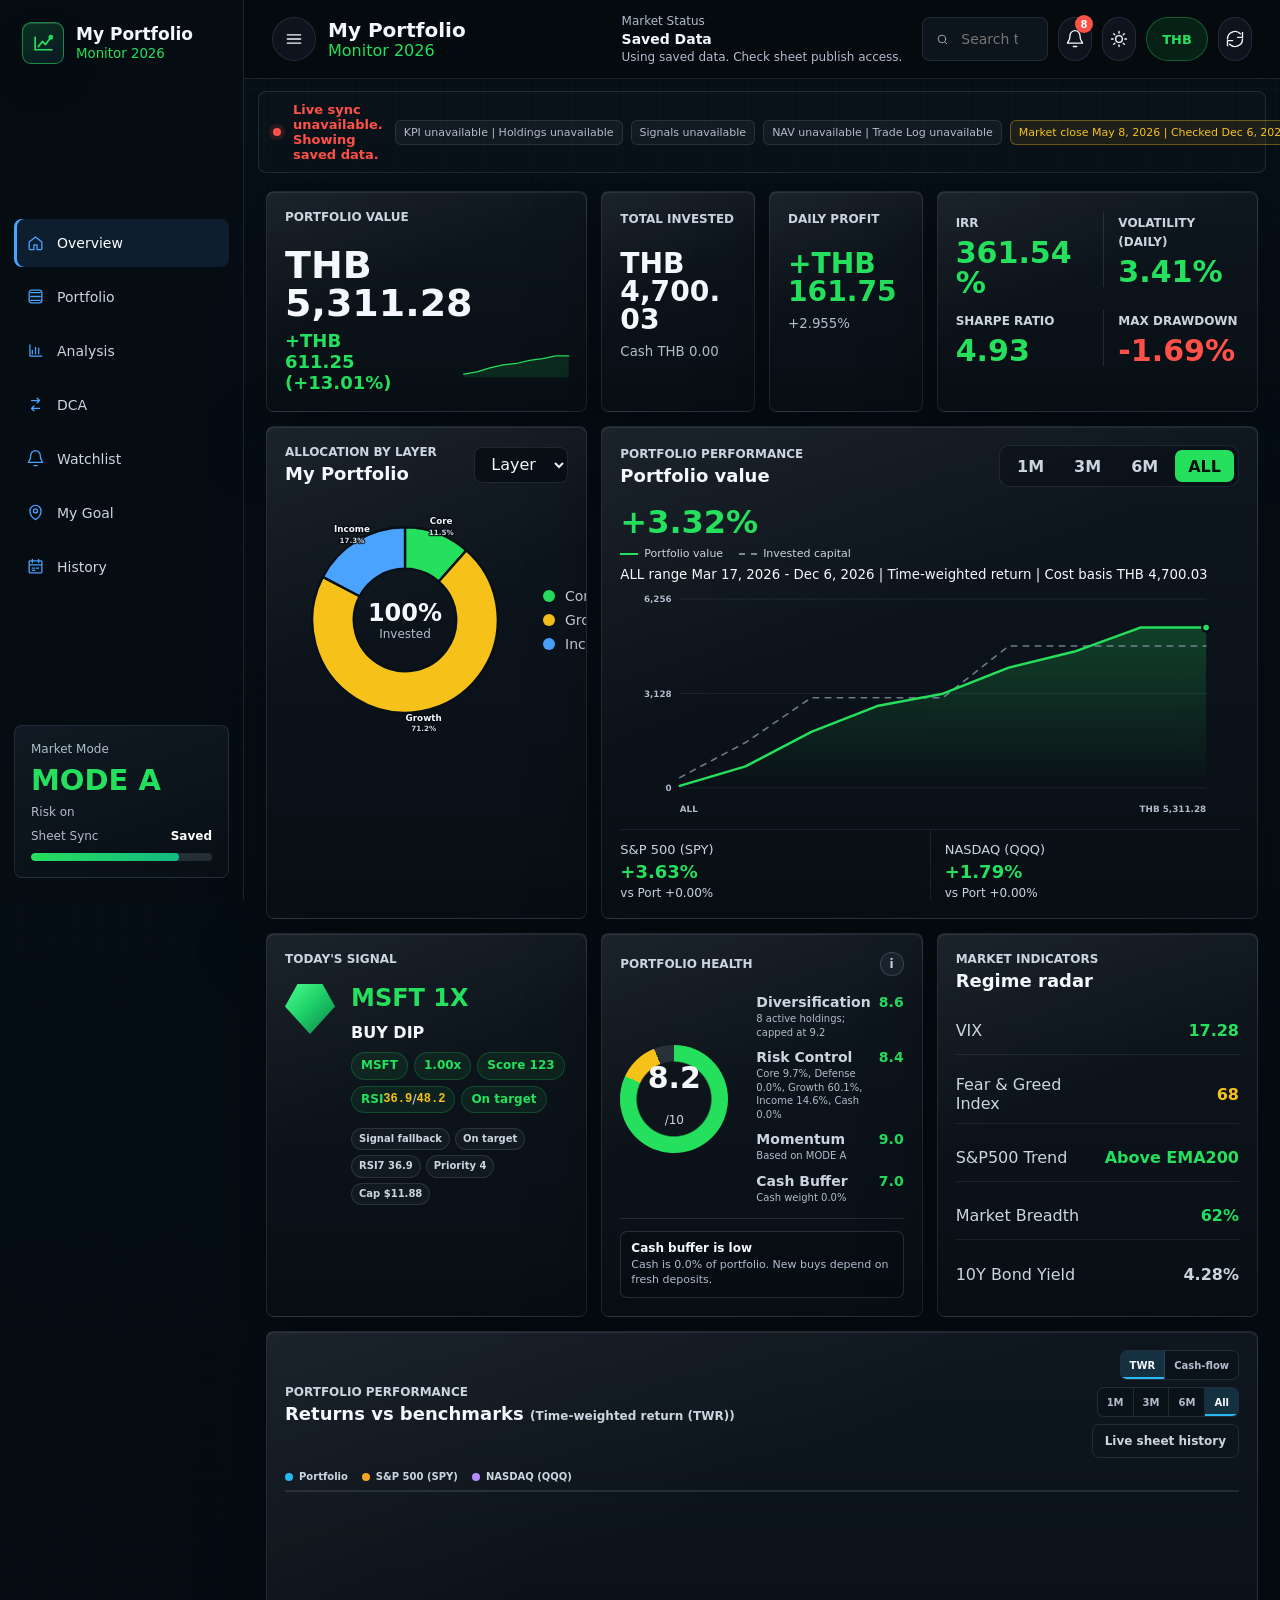
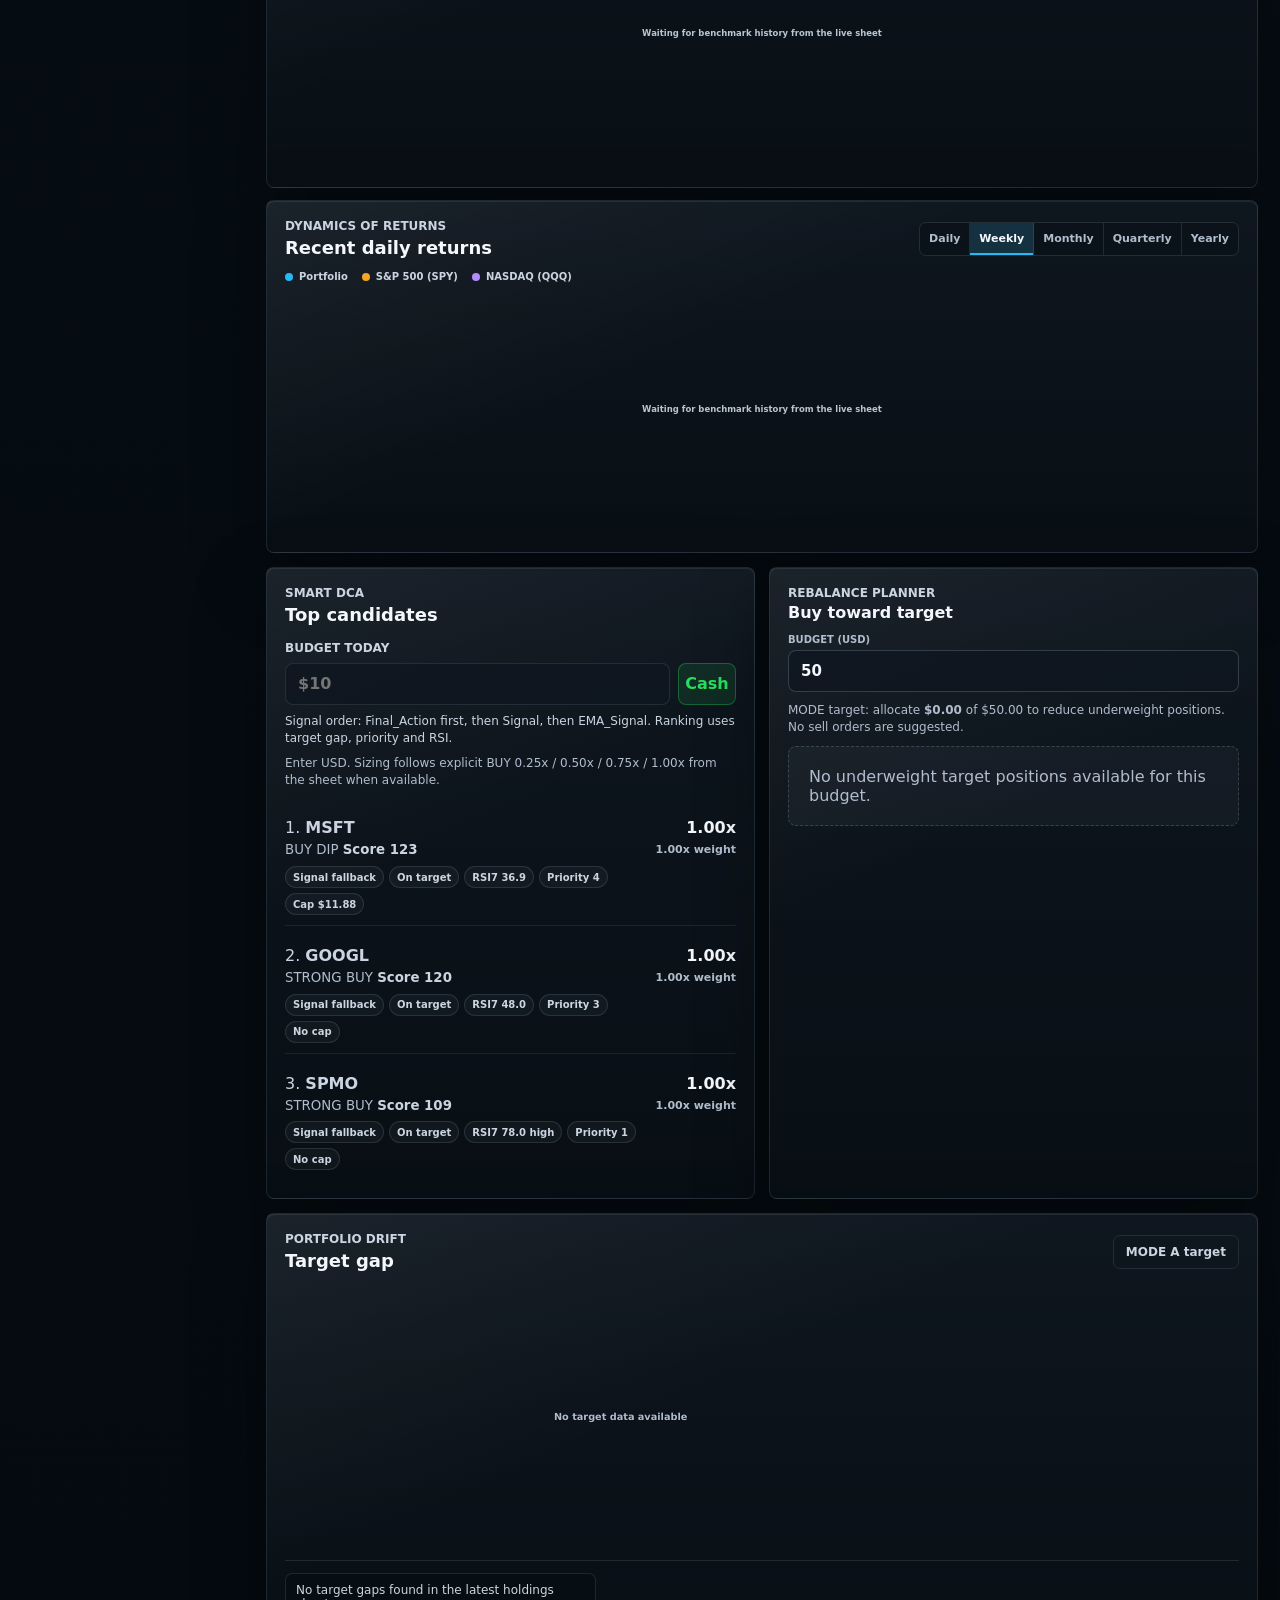
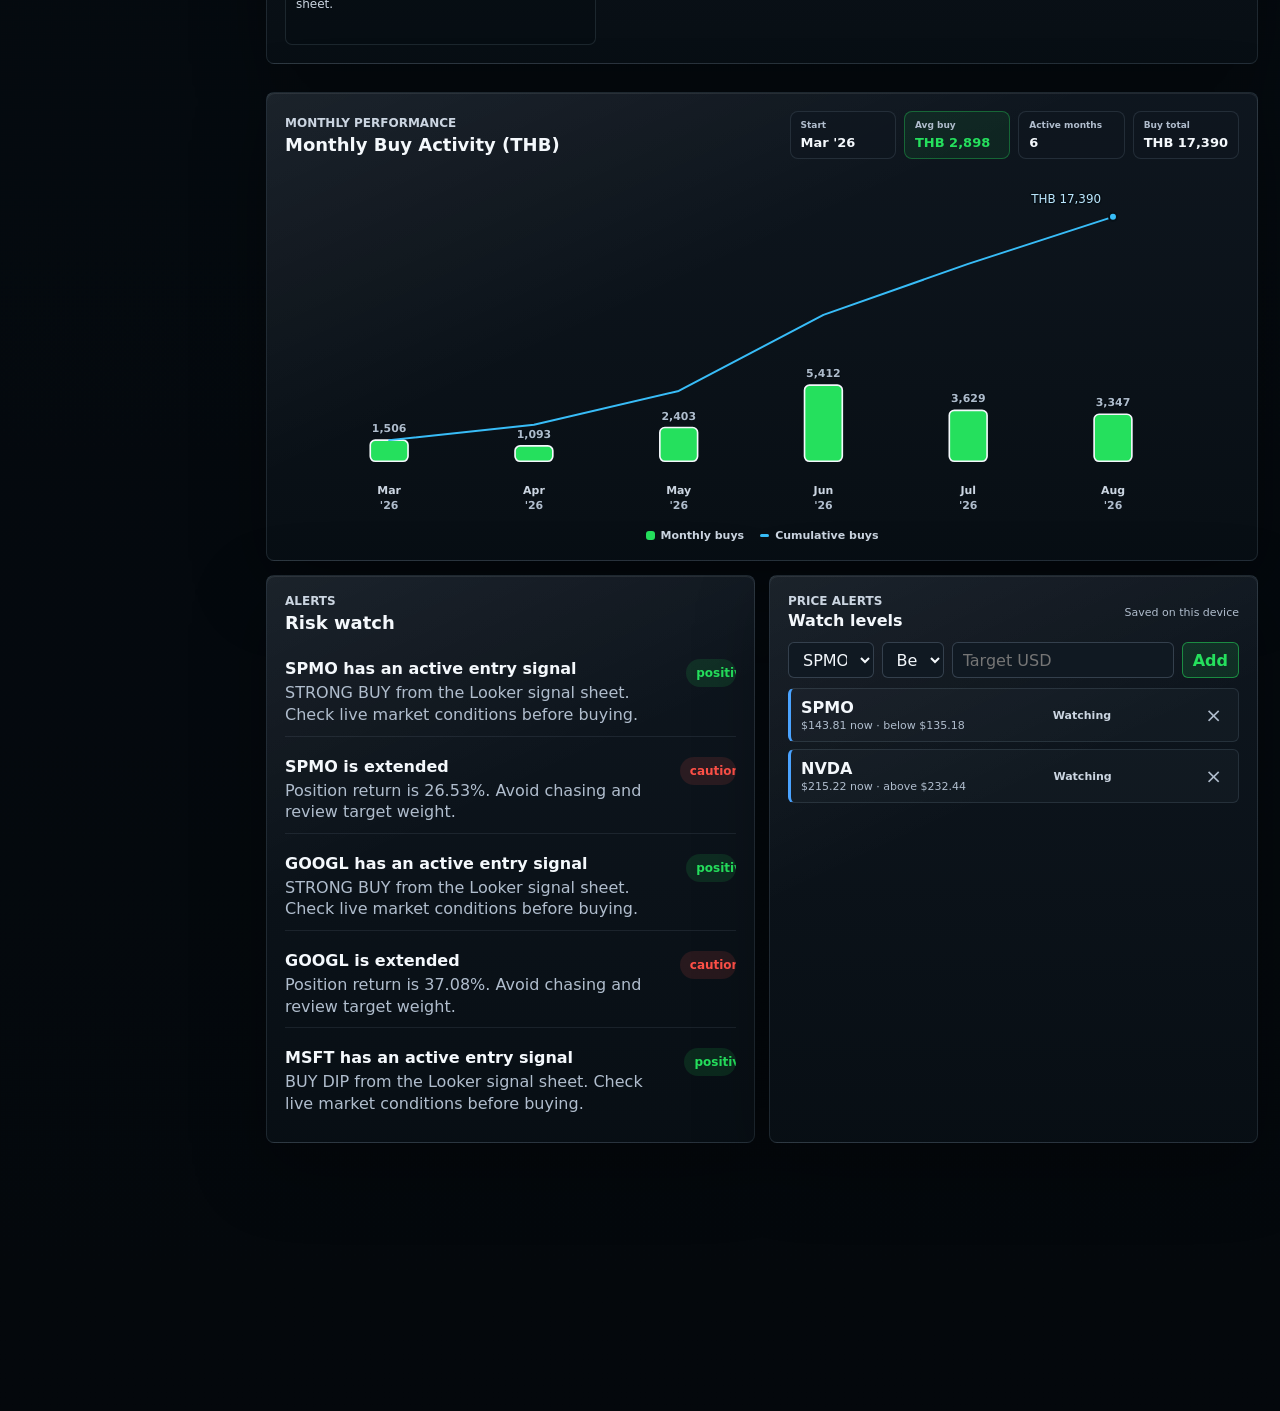
==== index.html @ a860ef85 "Restyle holdings performance treemap" ====
<!doctype html>
<html lang="en">
<head>
  <meta charset="utf-8">
  <meta name="viewport" content="width=device-width, initial-scale=1">
  <meta name="theme-color" content="#071017">
  <title>My Portfolio Monitor 2026</title>
  <link rel="icon" href="./assets/favicon.ico?v=20260702b" sizes="any">
  <link rel="icon" type="image/png" href="./assets/favicon-32.png?v=20260702b" sizes="32x32">
  <link rel="icon" type="image/svg+xml" href="./assets/favicon.svg?v=20260702b">
  <link rel="shortcut icon" href="./assets/favicon.ico?v=20260702b">
  <link rel="apple-touch-icon" href="./assets/apple-touch-icon.png?v=20260702b">
  <link rel="stylesheet" href="./styles.css?v=20260831-portfolio-layout">
</head>
<body data-theme="dark" data-view="overview">
  <div class="app-shell">
    <aside class="sidebar" aria-label="Main navigation">
      <div class="brand-lockup">
        <span class="brand-mark" aria-hidden="true">
          <svg viewBox="0 0 24 24"><path d="M4 18V6m0 12h16M7 15l4-5 3 3 5-7"/><circle cx="19" cy="6" r="1.5"/></svg>
        </span>
        <span>
          <strong>My Portfolio</strong>
          <small>Monitor 2026</small>
        </span>
      </div>

      <nav class="rail-nav">
        <button class="rail-item active" data-jump="overview" type="button">
          <svg viewBox="0 0 24 24"><path d="M4 11.5 12 5l8 6.5V20a1 1 0 0 1-1 1h-5v-6h-4v6H5a1 1 0 0 1-1-1z"/></svg>
          <span>Overview</span>
        </button>
        <button class="rail-item" data-jump="portfolio" type="button">
          <svg viewBox="0 0 24 24"><path d="M6 7h12M6 12h12M6 17h12"/><rect x="4" y="4" width="16" height="16" rx="3"/></svg>
          <span>Portfolio</span>
        </button>
        <button class="rail-item" data-jump="analysis" type="button">
          <svg viewBox="0 0 24 24"><path d="M5 19V5m0 14h15M8 16v-4m4 4V8m4 8v-7"/></svg>
          <span>Analysis</span>
        </button>
        <button class="rail-item" data-jump="dca" type="button">
          <svg viewBox="0 0 24 24"><path d="M7 7h10l-3-3m3 3-3 3"/><path d="M17 17H7l3 3m-3-3 3-3"/></svg>
          <span>DCA</span>
        </button>
        <button class="rail-item" data-page="watchlist" type="button">
          <svg viewBox="0 0 24 24"><path d="M18 8a6 6 0 0 0-12 0c0 7-3 7-3 9h18c0-2-3-2-3-9"/><path d="M10 21h4"/></svg>
          <span>Watchlist</span>
        </button>
        <button class="rail-item" data-page="goal" type="button">
          <svg viewBox="0 0 24 24"><path d="M12 21s7-4.2 7-11a7 7 0 0 0-14 0c0 6.8 7 11 7 11z"/><circle cx="12" cy="10" r="2.5"/></svg>
          <span>My Goal</span>
        </button>
        <button class="rail-item" data-page="history" type="button"><svg viewBox="0 0 24 24"><path d="M8 3v4M16 3v4M4 10h16M5 5h14a1 1 0 0 1 1 1v13a1 1 0 0 1-1 1H5a1 1 0 0 1-1-1V6a1 1 0 0 1 1-1z"/><path d="M8 14h3m2 0h3M8 17h3"/></svg><span>History</span></button>
      </nav>

      <section class="mode-card">
        <span>Market Mode</span>
        <strong id="sideMode">MODE A</strong>
        <small id="sideModeHint">Risk on</small>
        <div class="confidence">
          <span>Sheet Sync</span>
          <b id="sideSync">Live</b>
        </div>
        <div class="meter"><i id="syncMeter"></i></div>
      </section>
    </aside>

    <main class="main">
      <header class="topbar" id="overview">
        <div class="mobile-brand">
          <button class="icon-button" id="menuButton" type="button" aria-label="Open navigation" title="Navigation">
            <svg viewBox="0 0 24 24"><path d="M4 7h16M4 12h16M4 17h16"/></svg>
          </button>
          <div>
            <h1>My Portfolio</h1>
            <p>Monitor 2026</p>
          </div>
        </div>

        <div class="market-status">
          <span>Market Status</span>
          <strong id="marketOpenLabel"><i></i> Sheet Live</strong>
          <small id="updatedAt">Loading Google Sheet</small>
        </div>

        <div class="top-actions">
          <label class="search-box" aria-label="Search ticker">
            <svg viewBox="0 0 24 24"><circle cx="11" cy="11" r="7"/><path d="m20 20-3.5-3.5"/></svg>
            <input id="holdingSearch" type="search" placeholder="Search ticker...">
          </label>
          <button class="icon-button alert-dot" id="notificationButton" type="button" aria-label="Open portfolio alerts" title="Portfolio alerts" data-count="0">
            <svg viewBox="0 0 24 24"><path d="M18 8a6 6 0 0 0-12 0c0 7-3 7-3 9h18c0-2-3-2-3-9"/><path d="M10 21h4"/></svg>
          </button>
          <button class="icon-button" id="themeToggle" type="button" aria-label="Toggle light or dark theme" title="Toggle theme">
            <svg viewBox="0 0 24 24"><path d="M12 3v2m0 14v2M5.64 5.64l1.41 1.41m9.9 9.9 1.41 1.41M3 12h2m14 0h2M5.64 18.36l1.41-1.41m9.9-9.9 1.41-1.41"/><circle cx="12" cy="12" r="4"/></svg>
          </button>
          <button class="currency-toggle" id="currencyToggle" type="button" aria-label="Toggle THB or USD currency" title="Toggle currency">THB</button>
          <button class="icon-button" id="refreshButton" type="button" aria-label="Refresh portfolio and signal data" title="Refresh now (auto every 60 seconds)">
            <svg viewBox="0 0 24 24"><path d="M21 12a9 9 0 0 1-15.4 6.4M3 12A9 9 0 0 1 18.4 5.6"/><path d="M21 4v6h-6M3 20v-6h6"/></svg>
          </button>
        </div>
      </header>

      <section class="sync-banner" id="syncBanner" aria-live="polite">
        <span id="syncStatusText">Connecting to Google Sheet...</span>
        <div class="sync-details">
          <span id="portfolioSyncMeta">Portfolio loading</span>
          <span id="signalSyncMeta">Signals loading</span>
          <span id="navSyncMeta">NAV loading</span>
          <span id="freshnessMeta">Freshness checking</span>
          <span id="syncIntegrityMeta">Cross-check pending</span>
          <button id="syncRetryButton" type="button" hidden>Retry sync</button>
        </div>
      </section>

      <section class="content">
        <section class="hero-grid">
          <article class="card hero-card">
            <div class="card-label">Portfolio Value</div>
            <strong id="portfolioValue">THB 0.00</strong>
            <span class="positive" id="profitLabel">+THB 0.00 (0.00%)</span>
            <svg class="sparkline" viewBox="0 0 260 60" data-spark="nav" aria-hidden="true"></svg>
          </article>
          <article class="card stat-card">
            <span>Total Invested</span>
            <strong id="investedValue">THB 0.00</strong>
            <small id="cashValue">Cash THB 0.00</small>
          </article>
          <article class="card stat-card">
            <span>Daily Profit</span>
            <strong id="dailyProfitLabel">THB 0.00</strong>
            <small id="dailyChangeLabel">0.00%</small>
          </article>
          <article class="card risk-card">
            <div>
              <span>IRR</span>
              <strong id="irrLabel">0.00%</strong>
            </div>
            <div>
              <span>Volatility (Daily)</span>
              <strong id="volatilityLabel">0.00%</strong>
            </div>
            <div>
              <span>Sharpe Ratio</span>
              <strong id="sharpeLabel">0.00</strong>
            </div>
            <div>
              <span>Max Drawdown</span>
              <strong id="drawdownLabel" class="negative">0.00%</strong>
            </div>
          </article>
        </section>

        <section class="mobile-summary" id="mobileSummary" aria-label="Portfolio quick summary"></section>

        <section class="dashboard-grid" id="analysis">
          <article class="card allocation-card">
            <div class="section-head">
              <div>
                <span class="eyebrow">Allocation by layer</span>
                <h2>My Portfolio</h2>
              </div>
              <select id="allocationView" aria-label="Allocation view">
                <option value="sector">Layer</option>
                <option value="asset">Ticker</option>
              </select>
            </div>
            <div class="allocation-body">
              <div class="donut-wrap">
                <svg id="allocationChart" viewBox="0 0 300 300" aria-label="Allocation chart"></svg>
                <div class="donut-center"><strong>100%</strong><span>Invested</span></div>
              </div>
              <div id="allocationLegend" class="legend-list"></div>
            </div>
          </article>

          <article class="card performance-card">
            <div class="section-head">
              <div>
                <span class="eyebrow">Portfolio performance</span>
                <h2>Portfolio value</h2>
              </div>
              <div class="period-tabs" aria-label="Period">
                <button data-period="1M" type="button">1M</button>
                <button data-period="3M" type="button">3M</button>
                <button data-period="6M" type="button">6M</button>
                <button class="active" data-period="ALL" type="button">ALL</button>
              </div>
            </div>
            <strong class="performance-number" id="performanceNumber">0.00%</strong>
            <div class="performance-legend" aria-label="Portfolio chart legend">
              <span><i class="value"></i>Portfolio value</span>
              <span><i class="invested"></i><span id="performanceInvestedLabel">Invested capital</span></span>
            </div>
            <small class="performance-range" id="performanceRangeLabel">Loading performance range...</small>
            <svg id="navChart" class="line-chart" viewBox="0 0 740 300" role="img" aria-label="Portfolio value history chart"></svg>
            <div class="benchmark-strip" aria-label="Benchmark returns since 17 March 2026">
              <div>
                <span id="spyBenchmarkLabel">S&amp;P 500 (SPY)</span>
                <strong id="spyBenchmark">+0.00%</strong>
                <small id="spyBenchmarkDelta">vs Port +0.00%</small>
              </div>
              <div>
                <span id="qqqBenchmarkLabel">NASDAQ (QQQ)</span>
                <strong id="qqqBenchmark">+0.00%</strong>
                <small id="qqqBenchmarkDelta">vs Port +0.00%</small>
              </div>
            </div>
          </article>

          <article class="card signal-card">
            <span class="eyebrow">Today's signal</span>
            <div class="signal-main">
              <span class="gem" aria-hidden="true"></span>
              <div>
                <strong id="todaySignal">Strong Buy</strong>
                <p id="todaySignalText">Reading Google Sheet signal board.</p>
              </div>
            </div>
          </article>

          <article class="card health-card">
            <div class="health-head">
              <span class="eyebrow">Portfolio health</span>
              <details class="health-method">
                <summary aria-label="How Portfolio Health scores are calculated" title="How scores are calculated">i</summary>
                <div class="health-method-panel">
                  <strong>Score guide</strong>
                  <p class="health-method-intro">Overall score = the equal-weight average of the four checks below.</p>
                  <p><b>Diversification</b> rewards more active holdings, capped at 9.2.</p>
                  <p><b>Risk Control</b> checks Core, Defense, Growth, Income and cash balance.</p>
                  <p><b>Momentum</b> follows the current Market Mode.</p>
                  <p><b>Cash Buffer</b> increases with available cash weight.</p>
                  <small id="healthAsOf">Based on the latest synced portfolio.</small>
                </div>
              </details>
            </div>
            <div class="health-layout">
              <div class="health-ring"><strong id="healthScore">8.6</strong><span>/10</span></div>
              <div id="healthMetrics" class="health-metrics"></div>
            </div>
            <div id="healthActions" class="health-actions" aria-live="polite"></div>
          </article>

          <article class="card indicators-card">
            <div class="section-head">
              <div>
                <span class="eyebrow">Market indicators</span>
                <h2>Regime radar</h2>
              </div>
            </div>
            <div id="signalsList" class="indicator-list"></div>
          </article>

          <article class="card benchmark-card" id="benchmark">
            <div class="section-head">
              <div>
                <span class="eyebrow">Portfolio performance</span>
                <h2 id="benchmarkTitle">Returns vs benchmarks <span class="benchmark-method">(Time-weighted return (TWR))</span></h2>
              </div>
              <div class="benchmark-controls">
                <div class="benchmark-mode-tabs" role="tablist" aria-label="Benchmark comparison method">
                  <button class="active" type="button" data-benchmark-mode="twr" aria-pressed="true">TWR</button>
                  <button type="button" data-benchmark-mode="cashflow" aria-pressed="false">Cash-flow</button>
                </div>
                <div class="benchmark-mode-tabs benchmark-range-tabs" role="tablist" aria-label="Benchmark date range">
                  <button type="button" data-benchmark-range="1M" aria-pressed="false">1M</button>
                  <button type="button" data-benchmark-range="3M" aria-pressed="false">3M</button>
                  <button type="button" data-benchmark-range="6M" aria-pressed="false">6M</button>
                  <button class="active" type="button" data-benchmark-range="ALL" aria-pressed="true">All</button>
                </div>
                <span id="benchmarkRangeLabel" class="drift-mode">Live sheet history</span>
              </div>
            </div>
            <div class="benchmark-legend" aria-label="Benchmark chart legend"><span><i class="portfolio"></i>Portfolio</span><button class="benchmark-toggle active" type="button" data-benchmark-toggle="spy" aria-pressed="true"><i class="spy"></i>S&amp;P 500 (SPY)</button><button class="benchmark-toggle active" type="button" data-benchmark-toggle="qqq" aria-pressed="true"><i class="qqq"></i>NASDAQ (QQQ)</button></div>
            <div id="cashflowComparisonSummary" class="cashflow-comparison-summary" hidden aria-live="polite"></div>
            <svg id="benchmarkPerformanceChart" class="benchmark-chart" viewBox="0 0 900 252" role="img" aria-label="Portfolio cumulative return compared with S and P 500 and NASDAQ"></svg>
          </article>

          <article class="card benchmark-card benchmark-returns-card">
            <div class="section-head">
              <div>
                <span class="eyebrow">Dynamics of returns</span>
                <h2>Recent daily returns</h2>
              </div>
              <div class="benchmark-return-tabs" role="tablist" aria-label="Return interval">
                <button type="button" data-benchmark-period="daily" aria-pressed="false">Daily</button>
                <button class="active" type="button" data-benchmark-period="weekly" aria-pressed="true">Weekly</button>
                <button type="button" data-benchmark-period="monthly" aria-pressed="false">Monthly</button>
                <button type="button" data-benchmark-period="quarterly" aria-pressed="false">Quarterly</button>
                <button type="button" data-benchmark-period="yearly" aria-pressed="false">Yearly</button>
              </div>
            </div>
            <div class="benchmark-legend" aria-label="Daily returns chart legend"><span><i class="portfolio"></i>Portfolio</span><button class="benchmark-toggle active" type="button" data-benchmark-toggle="spy" aria-pressed="true"><i class="spy"></i>S&amp;P 500 (SPY)</button><button class="benchmark-toggle active" type="button" data-benchmark-toggle="qqq" aria-pressed="true"><i class="qqq"></i>NASDAQ (QQQ)</button></div>
            <svg id="benchmarkReturnsChart" class="benchmark-chart benchmark-returns-chart" viewBox="0 0 900 230" role="img" aria-label="Daily portfolio, S and P 500, and NASDAQ returns"></svg>
          </article>

          <article class="card dca-card" id="dca">
            <div class="section-head">
              <div>
                <span class="eyebrow">Smart DCA</span>
                <h2>Top candidates</h2>
              </div>
            </div>
            <div class="dca-simulator">
              <label for="dcaBudgetInput">Budget today</label>
              <div class="dca-input-row">
                <input id="dcaBudgetInput" type="text" inputmode="decimal" placeholder="$10">
                <button id="useCashButton" type="button">Cash</button>
              </div>
              <p id="dcaBudgetSummary">Enter budget to simulate sizing.</p>
            </div>
            <div id="smartDcaList" class="mini-list"></div>
          </article>

          <article class="card rebalance-card">
            <section class="rebalance-planner" aria-labelledby="rebalanceTitle">
              <div class="rebalance-heading">
                <div>
                  <span class="eyebrow">Rebalance planner</span>
                  <h3 id="rebalanceTitle">Buy toward target</h3>
                </div>
                <label>Budget (USD)<input id="rebalanceBudgetInput" type="number" min="0" step="5" value="50"></label>
              </div>
              <p id="rebalanceSummary">Uses current weights and active MODE target. It never suggests selling.</p>
              <div id="rebalanceList" class="rebalance-list"></div>
            </section>
          </article>          <article class="card drift-card">
            <div class="section-head">
              <div>
                <span class="eyebrow">Portfolio drift</span>
                <h2>Target gap</h2>
              </div>
              <span id="driftModeLabel" class="drift-mode">MODE target</span>
            </div>
            <svg id="driftChart" class="drift-chart" viewBox="0 0 1080 300" role="img" aria-label="Portfolio target drift chart"></svg>
            <div id="driftSummary" class="drift-summary" aria-live="polite"></div>
          </article>
          <section class="card holdings-card" id="portfolio">
          <div class="section-head holdings-head">
            <div>
              <span class="eyebrow">Portfolio holdings</span>
              <h2>Portfolio holdings</h2>
            </div>
            <div class="filter-tabs" id="assetTabs" role="tablist" aria-label="Filter holdings by allocation layer">
              <button class="active" data-filter="All" type="button" role="tab" aria-selected="true">All</button>
              <button data-filter="Core" type="button" role="tab" aria-selected="false">Core</button>
              <button data-filter="Defense" type="button" role="tab" aria-selected="false">Defense</button>
              <button data-filter="Growth" type="button" role="tab" aria-selected="false">Growth</button>
              <button data-filter="Income" type="button" role="tab" aria-selected="false">Income</button>
            </div>
          </div>
                    <article class="holdings-performance-panel" aria-labelledby="holdingsPerformanceTitle">
            <div class="holdings-performance-toolbar">
              <div>
                <span class="eyebrow">Holdings performance</span>
                <h3 id="holdingsPerformanceTitle">Holdings performance</h3>
              </div>
              <div class="holdings-performance-actions">
                <div class="holdings-period-tabs" role="tablist" aria-label="Holdings performance period">
                  <button data-holdings-period="1d" type="button" aria-pressed="false">1d</button>
                  <button data-holdings-period="7d" type="button" aria-pressed="false">7d</button>
                  <button data-holdings-period="1m" type="button" aria-pressed="false">1m</button>
                  <button data-holdings-period="3m" type="button" aria-pressed="false">3m</button>
                  <button data-holdings-period="6m" type="button" aria-pressed="false">6m</button>
                  <button data-holdings-period="YTD" type="button" aria-pressed="false">YTD</button>
                  <button data-holdings-period="1y" type="button" aria-pressed="false">1y</button>
                  <button data-holdings-period="5y" type="button" aria-pressed="false">5y</button>
                  <button class="active" data-holdings-period="all" type="button" aria-pressed="true">all</button>
                </div>
                <span class="holdings-size-label">Size: Current value</span>
              </div>
            </div>
            <div id="holdingsPerformanceScale" class="holdings-performance-scale" aria-hidden="true"></div>
            <div id="holdingsTreemap" class="holdings-treemap" role="img" aria-label="Holdings sized by current value and colored by performance"></div>
            <button class="holdings-details-link" type="button">View details <span aria-hidden="true">-></span></button>
          </article>
          <div class="table-wrap">
            <table>
              <thead>
                <tr>
                  <th>Asset</th>
                  <th>Current Price</th>
                  <th><button class="sort-head" data-sort="value" type="button">Value</button></th>
                  <th><button class="sort-head" data-sort="dayPl" type="button">Day Gain / Loss</button></th>
                  <th><button class="sort-head" data-sort="pl" type="button">Total Gain / Loss</button></th>
                  <th><button class="sort-head" data-sort="target" type="button">Portfolio / Target</button></th>
                  <th><button class="sort-head" data-sort="signal" type="button">Signal</button></th>
                  <th><button class="sort-head" data-sort="rsi" type="button">RSI 7 / RSI 14</button></th>
                </tr>
              </thead>
              <tbody id="holdingsBody"></tbody>
              <tfoot>
                <tr>
                  <td colspan="2">Total</td>
                  <td id="tableTotalValue">THB 0.00</td>
                  <td id="tableDayReturn" class="gain-cell positive"><strong id="tableDayProfit">+THB 0.00</strong><small id="tableDayChange">+0.00%</small></td>
                  <td id="tableTotalGain" class="gain-cell positive"><strong id="tableTotalProfit">+THB 0.00</strong><small id="tableTotalReturn">+0.00%</small></td>
                  <td id="tableMode" colspan="3">MODE A</td>
                </tr>
              </tfoot>
            </table>
          </div>
          <div id="mobileHoldings" class="mobile-holdings"></div>
        </section>

        <section class="lower-grid" id="alerts">
          <article class="card monthly-card">
            <div class="section-head">
              <div>
                <span class="eyebrow">Monthly performance</span>
                <h2>Monthly Buy Activity (THB)</h2>
              </div>
              <div id="monthlySummary" class="monthly-summary" aria-label="Monthly buy activity summary"></div>
            </div>
            <svg id="monthlyChart" class="bar-chart" viewBox="0 0 640 280" role="img" aria-label="Monthly buy activity chart"></svg>
            <div class="monthly-legend" aria-label="Monthly chart legend" title="Buy activity includes purchases made during portfolio rebalancing."><span><i class="contribution"></i>Monthly buys</span><span><i class="invested"></i>Cumulative buys</span></div>
          </article>
          <article class="card alerts-card">
            <div class="section-head">
              <div>
                <span class="eyebrow">Alerts</span>
                <h2>Risk watch</h2>
              </div>
            </div>
            <div id="alertsList" class="alert-list"></div>
          </article>
          <article class="card price-alert-card">
            <section class="price-alert-panel" aria-labelledby="priceAlertsTitle">
              <div class="price-alert-heading">
                <div>
                  <span class="eyebrow">Price alerts</span>
                  <h3 id="priceAlertsTitle">Watch levels</h3>
                </div>
                <span class="price-alert-note">Saved on this device</span>
              </div>
              <form class="price-alert-form" id="priceAlertForm">
                <select id="priceAlertTicker" aria-label="Ticker for price alert"></select>
                <select id="priceAlertDirection" aria-label="Price alert direction">
                  <option value="below">Below</option>
                  <option value="above">Above</option>
                </select>
                <label><span class="sr-only">Target price in USD</span><input id="priceAlertTarget" type="number" min="0.01" step="0.01" placeholder="Target USD" required></label>
                <button type="submit">Add</button>
              </form>
              <div id="priceAlertList" class="price-alert-list"></div>
            </section>
          </article>
        </section>

      </section>
    </main>
  </div>

  <nav class="bottom-nav" aria-label="Mobile navigation">
    <button class="active" data-jump="overview" type="button"><svg viewBox="0 0 24 24"><path d="M4 11.5 12 5l8 6.5V20a1 1 0 0 1-1 1h-5v-6h-4v6H5a1 1 0 0 1-1-1z"/></svg><span>Overview</span></button>
    <button data-jump="portfolio" type="button"><svg viewBox="0 0 24 24"><path d="M6 7h12M6 12h12M6 17h12"/><rect x="4" y="4" width="16" height="16" rx="3"/></svg><span>Portfolio</span></button>
    <button data-jump="analysis" type="button"><svg viewBox="0 0 24 24"><path d="M5 19V5m0 14h15M8 16v-4m4 4V8m4 8v-7"/></svg><span>Analysis</span></button>
    <button data-jump="dca" type="button"><svg viewBox="0 0 24 24"><path d="M7 7h10l-3-3m3 3-3 3"/><path d="M17 17H7l3 3m-3-3 3-3"/></svg><span>DCA</span></button>
    <button data-page="watchlist" type="button"><svg viewBox="0 0 24 24"><path d="M18 8a6 6 0 0 0-12 0c0 7-3 7-3 9h18c0-2-3-2-3-9"/><path d="M10 21h4"/></svg><span>Watchlist</span></button>
    <button data-page="goal" type="button"><svg viewBox="0 0 24 24"><path d="M12 21s7-4.2 7-11a7 7 0 0 0-14 0c0 6.8 7 11 7 11z"/><circle cx="12" cy="10" r="2.5"/></svg><span>Goal</span></button>
    <button data-page="history" type="button"><svg viewBox="0 0 24 24"><path d="M8 3v4M16 3v4M4 10h16M5 5h14a1 1 0 0 1 1 1v13a1 1 0 0 1-1 1H5a1 1 0 0 1-1-1V6a1 1 0 0 1 1-1z"/><path d="M8 14h3m2 0h3M8 17h3"/></svg><span>History</span></button>
  </nav>

  <script src="./script.js?v=20260830-watchlist-sheet"></script>
</body>
</html>
---- styles.css ----
:root {
  color-scheme: dark;
  --bg: #05090d;
  --panel: #0d141b;
  --panel-2: #101922;
  --panel-3: #141f2a;
  --line: rgba(166, 189, 213, 0.14);
  --line-strong: rgba(166, 189, 213, 0.24);
  --text: #f4f8fc;
  --muted: #b0bdcd;
  --soft: #cbd5e1;
  --green: #25e05d;
  --green-2: #13b981;
  --red: #ff5148;
  --amber: #f6c21a;
  --blue: #4aa3ff;
  --violet: #b57cff;
  --radius: 8px;
  --shadow: 0 24px 70px rgba(0, 0, 0, 0.34);
  --ease: cubic-bezier(0.32, 0.72, 0, 1);
}

body[data-theme="light"] {
  color-scheme: light;
  --bg: #f4f7fb;
  --panel: #ffffff;
  --panel-2: #f8fafc;
  --panel-3: #eef4f8;
  --line: rgba(47, 67, 88, 0.14);
  --line-strong: rgba(47, 67, 88, 0.25);
  --text: #111827;
  --muted: #52647a;
  --soft: #475569;
  --shadow: 0 22px 60px rgba(30, 41, 59, 0.12);
}

* { box-sizing: border-box; }

html { scroll-behavior: smooth; }

body {
  margin: 0;
  min-height: 100vh;
  background:
    linear-gradient(180deg, rgba(6, 16, 24, 0.84), rgba(4, 8, 12, 0.98)),
    #05090d;
  color: var(--text);
  font-family: "Aptos", "Plus Jakarta Sans", ui-sans-serif, system-ui, -apple-system, BlinkMacSystemFont, "Segoe UI", sans-serif;
  letter-spacing: 0;
}

body[data-theme="light"] {
  background:
    linear-gradient(180deg, rgba(230, 244, 239, 0.94), rgba(248, 250, 252, 0.98)),
    #f4f7fb;
}

body::before {
  content: "";
  position: fixed;
  inset: 0;
  pointer-events: none;
  background-image:
    linear-gradient(rgba(255,255,255,0.025) 1px, transparent 1px),
    linear-gradient(90deg, rgba(255,255,255,0.018) 1px, transparent 1px);
  background-size: 44px 44px;
  mask-image: linear-gradient(to bottom, rgba(0,0,0,.9), transparent 78%);
}

button, input, select {
  font: inherit;
}

button {
  color: inherit;
}

button:focus-visible,
input:focus-visible,
select:focus-visible,
[tabindex="0"]:focus-visible {
  outline: 2px solid var(--blue);
  outline-offset: 3px;
}

svg {
  display: block;
  fill: none;
  stroke: currentColor;
  stroke-width: 1.65;
  stroke-linecap: round;
  stroke-linejoin: round;
}

.app-shell {
  display: grid;
  grid-template-columns: 244px minmax(0, 1fr);
  min-height: 100vh;
}

.sidebar {
  position: sticky;
  top: 0;
  height: 100vh;
  display: flex;
  flex-direction: column;
  justify-content: space-between;
  padding: 22px 14px;
  border-right: 1px solid var(--line);
  background: rgba(6, 12, 18, 0.84);
  backdrop-filter: blur(18px);
  z-index: 4;
}

.brand-lockup,
.mobile-brand,
.market-status,
.top-actions,
.rail-item,
.section-head,
.allocation-row,
.hold-row,
.indicator-row,
.mini-row,
.alert-row {
  display: flex;
  align-items: center;
}

.brand-lockup {
  gap: 12px;
  padding: 0 8px 20px;
}

.brand-mark {
  width: 42px;
  height: 42px;
  display: grid;
  place-items: center;
  border: 1px solid rgba(37, 224, 93, 0.55);
  border-radius: 9px;
  color: var(--green);
  background: linear-gradient(150deg, rgba(37, 224, 93, 0.18), rgba(74, 163, 255, 0.08));
  box-shadow: inset 0 1px 0 rgba(255,255,255,.14), 0 18px 32px rgba(0,0,0,.26);
}

.brand-mark svg { width: 25px; height: 25px; }

.brand-lockup strong,
.brand-lockup small {
  display: block;
  line-height: 1.12;
}

.brand-lockup strong { font-size: 17px; }
.brand-lockup small { margin-top: 3px; color: var(--green); }

.rail-nav {
  display: grid;
  gap: 6px;
}

.rail-item {
  width: 100%;
  min-height: 48px;
  gap: 12px;
  padding: 0 12px;
  border: 0;
  border-radius: var(--radius);
  background: transparent;
  color: var(--soft);
  cursor: pointer;
  transition: transform 420ms var(--ease), background 420ms var(--ease), color 420ms var(--ease);
}

.rail-item:hover,
.rail-item.active {
  color: #fff;
  background: rgba(74, 163, 255, 0.12);
}

.rail-item.active {
  box-shadow: inset 3px 0 0 var(--blue);
}

.rail-item svg { width: 19px; height: 19px; color: var(--blue); }
.rail-item span { font-size: 14px; }

.mode-card {
  display: grid;
  gap: 10px;
  padding: 16px;
  border: 1px solid var(--line);
  border-radius: var(--radius);
  background: linear-gradient(160deg, rgba(17, 28, 38, 0.95), rgba(8, 15, 21, 0.95));
}

.mode-card span,
.mode-card small,
.confidence {
  color: var(--muted);
  font-size: 12px;
}

.mode-card strong {
  color: var(--green);
  font-size: 29px;
  line-height: 1;
}

.confidence {
  display: flex;
  justify-content: space-between;
  gap: 12px;
}

.confidence b { color: #fff; }

.meter {
  height: 8px;
  overflow: hidden;
  border-radius: 999px;
  background: rgba(148, 163, 184, 0.2);
}

.meter i {
  display: block;
  width: 82%;
  height: 100%;
  border-radius: inherit;
  background: linear-gradient(90deg, var(--green), var(--green-2));
}

.main { min-width: 0; }

.topbar {
  position: sticky;
  top: 0;
  z-index: 3;
  min-height: 78px;
  display: grid;
  grid-template-columns: minmax(220px, 1fr) auto minmax(260px, 1fr);
  align-items: center;
  gap: 20px;
  padding: 14px 28px;
  border-bottom: 1px solid var(--line);
  background: rgba(5, 9, 13, 0.78);
  backdrop-filter: blur(18px);
}

.mobile-brand {
  gap: 12px;
}

.mobile-brand h1,
.mobile-brand p,
h2,
p {
  margin: 0;
}

.mobile-brand h1 {
  font-size: 20px;
  line-height: 1.1;
}

.mobile-brand p {
  color: var(--green);
}

.market-status {
  justify-content: center;
  display: grid;
  gap: 3px;
  min-width: 210px;
}

.market-status span,
.market-status small {
  color: var(--muted);
  font-size: 12px;
}

.market-status strong {
  display: inline-flex;
  align-items: center;
  gap: 8px;
  font-size: 14px;
}

.market-status i {
  width: 8px;
  height: 8px;
  border-radius: 999px;
  background: var(--green);
  box-shadow: 0 0 18px rgba(37, 224, 93, 0.8);
}

.top-actions {
  justify-content: flex-end;
  gap: 10px;
}

.search-box {
  width: min(100%, 250px);
  height: 44px;
  display: flex;
  align-items: center;
  gap: 10px;
  padding: 0 13px;
  border: 1px solid var(--line);
  border-radius: var(--radius);
  background: rgba(15, 23, 32, 0.86);
  color: var(--muted);
}

.search-box svg { width: 17px; height: 17px; }

.search-box input {
  width: 100%;
  min-width: 0;
  border: 0;
  outline: 0;
  color: var(--text);
  background: transparent;
  font-size: 14px;
}

.icon-button {
  width: 44px;
  height: 44px;
  display: inline-grid;
  place-items: center;
  border: 1px solid var(--line);
  border-radius: 999px;
  background: rgba(15, 23, 32, 0.9);
  cursor: pointer;
  transition: transform 420ms var(--ease), border-color 420ms var(--ease), color 420ms var(--ease);
}

.icon-button:hover {
  color: var(--green);
  border-color: rgba(37, 224, 93, 0.38);
  transform: translateY(-1px);
}

.icon-button svg { width: 20px; height: 20px; }
.currency-toggle {
  min-width: 62px;
  height: 44px;
  border: 1px solid rgba(37, 224, 93, 0.32);
  border-radius: 999px;
  color: var(--green);
  background: rgba(37, 224, 93, 0.11);
  font-size: 13px;
  font-weight: 900;
  cursor: pointer;
}

.currency-toggle:hover {
  border-color: rgba(37, 224, 93, 0.52);
  background: rgba(37, 224, 93, 0.17);
}
.alert-dot { position: relative; }
.alert-dot::after {
  content: attr(data-count);
  position: absolute;
  top: -3px;
  right: -2px;
  min-width: 18px;
  height: 18px;
  display: grid;
  place-items: center;
  border-radius: 999px;
  color: #fff;
  background: var(--red);
  font-size: 10px;
  font-weight: 800;
}
.alert-dot[data-count="0"]::after {
  display: none;
}

.content {
  width: min(1500px, 100%);
  margin: 0 auto;
  padding: 18px 22px 48px;
}

.hero-grid,
.dashboard-grid,
.lower-grid {
  display: grid;
  gap: 14px;
}

.hero-grid {
  grid-template-columns: repeat(12, minmax(0, 1fr));
}

.hero-card { grid-column: span 4; }
.hero-grid .stat-card { grid-column: span 2; }
.risk-card { grid-column: span 4; }

.dashboard-grid {
  grid-template-columns: repeat(12, minmax(0, 1fr));
  margin-top: 14px;
}

.lower-grid {
  grid-template-columns: 1fr .9fr;
  margin-top: 14px;
  margin-bottom: 220px;
}

.card {
  position: relative;
  overflow: hidden;
  border: 1px solid var(--line);
  border-radius: var(--radius);
  background:
    linear-gradient(155deg, rgba(255,255,255,0.055), transparent 42%),
    linear-gradient(180deg, rgba(15, 23, 32, 0.96), rgba(8, 15, 21, 0.96));
  box-shadow: var(--shadow);
}

body[data-theme="light"] .card {
  background:
    linear-gradient(155deg, rgba(255,255,255,0.98), rgba(255,255,255,0.62) 44%),
    linear-gradient(180deg, #ffffff, #f7fafc);
}

body[data-theme="light"] .sidebar,
body[data-theme="light"] .topbar,
body[data-theme="light"] .bottom-nav {
  background: rgba(248, 250, 252, 0.86);
}

body[data-theme="light"] .search-box,
body[data-theme="light"] .icon-button,
body[data-theme="light"] .mode-card {
  background: rgba(255, 255, 255, 0.9);
}

body[data-theme="light"] .rail-item {
  color: #475569;
}

body[data-theme="light"] .rail-item svg {
  color: #2563eb;
}

body[data-theme="light"] .rail-item:hover,
body[data-theme="light"] .rail-item.active {
  color: #0f172a;
  background: rgba(37, 99, 235, 0.12);
}

body[data-theme="light"] .rail-item.active {
  box-shadow: inset 3px 0 0 #2563eb;
  font-weight: 800;
}

body[data-theme="light"] .confidence b {
  color: #0f172a;
}

body:not([data-view="portfolio"]) .holdings-card {
  display: none;
}

body[data-view="portfolio"] .hero-grid,
body[data-view="portfolio"] .mobile-summary,
body[data-view="portfolio"] .dashboard-grid,
body[data-view="portfolio"] .lower-grid,
body[data-view="portfolio"] .goal-card {
  display: none;
}

body[data-view="portfolio"] .holdings-card {
  display: block;
  min-height: calc(100vh - 150px);
  margin-top: 14px;
}

body[data-view="portfolio"] .holdings-card .section-head {
  padding-bottom: 4px;
}

body[data-view="portfolio"] .table-wrap {
  min-height: 56vh;
}
.card::before {
  content: "";
  position: absolute;
  inset: 0;
  pointer-events: none;
  border-radius: inherit;
  box-shadow: inset 0 1px 0 rgba(255,255,255,.08);
}

.hero-card,
.stat-card,
.risk-card,
.card {
  padding: 18px;
}

.hero-card {
  min-height: 158px;
  padding-right: 170px;
}

.card-label,
.stat-card span,
.risk-card span,
.eyebrow {
  color: var(--soft);
  font-size: 12px;
  font-weight: 700;
  text-transform: uppercase;
}

.eyebrow {
  display: block;
  color: var(--soft);
}

.hero-card strong {
  display: block;
  margin-top: 8px;
  max-width: 100%;
  font-size: clamp(28px, 3vw, 38px);
  line-height: 1;
}

.hero-card .positive {
  display: block;
  margin-top: 8px;
  color: var(--green);
  font-size: 18px;
  font-weight: 800;
}

.sparkline {
  position: absolute;
  right: 16px;
  bottom: 15px;
  width: 34%;
  height: 62px;
  color: var(--green);
}

.stat-card {
  min-height: 158px;
  display: grid;
  align-content: start;
  gap: 10px;
}

.stat-card strong,
.risk-card strong {
  font-size: 26px;
}

#dailyProfitLabel,
#investedValue {
  font-size: clamp(22px, 2.2vw, 30px);
  line-height: 1;
}

.stat-card small {
  color: var(--muted);
}

.negative {
  color: var(--red);
}

.positive { color: var(--green); }
.neutral { color: var(--soft); }
.warning { color: var(--amber); }

.risk-card {
  min-height: 158px;
  display: grid;
  grid-template-columns: 1fr 1fr;
  gap: 12px;
  align-content: start;
  align-items: start;
}

.risk-card > div {
  min-width: 0;
}

.risk-card > div:nth-child(even) {
  border-left: 1px solid var(--line);
  padding-left: 14px;
}

.risk-card strong {
  display: block;
  margin-top: 8px;
  color: var(--green);
  font-size: clamp(22px, 2.6vw, 34px);
  line-height: 1;
}

.risk-card strong.negative { color: var(--red); }

.section-head {
  justify-content: space-between;
  gap: 16px;
  margin-bottom: 16px;
}

.section-head h2 {
  margin-top: 4px;
  font-size: 18px;
}

select {
  height: 36px;
  border: 1px solid var(--line);
  border-radius: var(--radius);
  color: var(--text);
  background: rgba(9, 15, 22, 0.9);
  padding: 0 12px;
}

body[data-theme="light"] select {
  color: #111827;
  border-color: rgba(47, 67, 88, 0.22);
  background: #ffffff;
}

select:focus {
  outline: 2px solid rgba(74, 163, 255, 0.72);
  outline-offset: 2px;
}

.allocation-card,
.performance-card,
.indicators-card {
  min-height: 270px;
}
.allocation-card {
  grid-column: span 4;
}

.performance-card {
  grid-column: span 8;
}

.signal-card,
.health-card,
.indicators-card {
  grid-column: span 4;
  min-height: 270px;
}

.dca-card,
.rebalance-card {
  grid-column: span 6;
  min-height: 0;
}

.allocation-body {
  display: grid;
  grid-template-columns: minmax(240px, 270px) minmax(150px, 1fr);
  gap: 18px;
  align-items: center;
}

.donut-wrap {
  position: relative;
  width: min(270px, 100%);
  max-width: 100%;
}

.allocation-card #allocationChart {
  width: 100%;
  aspect-ratio: 1;
}

.donut-center {
  position: absolute;
  inset: 50% auto auto 50%;
  transform: translate(-50%, -50%);
  display: grid;
  place-items: center;
}

.donut-center strong { font-size: 24px; }
.donut-center span { color: var(--muted); font-size: 12px; }

.allocation-label {
  fill: var(--text);
  stroke: rgba(5, 9, 13, 0.78);
  stroke-width: 3px;
  paint-order: stroke;
  font-size: 11px;
  font-weight: 900;
  text-anchor: middle;
  pointer-events: none;
}

.allocation-label tspan:last-child {
  fill: var(--soft);
  font-size: 9px;
  font-weight: 800;
}

body[data-theme="light"] .allocation-label {
  stroke: rgba(255, 255, 255, 0.82);
  stroke-width: 4px;
}

.legend-list {
  display: grid;
  gap: 8px;
}

.allocation-row {
  display: grid;
  grid-template-columns: 12px minmax(0, 1fr) auto;
  gap: 10px;
  color: var(--soft);
  font-size: 14px;
}

.swatch {
  width: 12px;
  height: 12px;
  border-radius: 999px;
}

.allocation-row span {
  overflow: hidden;
  text-overflow: ellipsis;
  white-space: nowrap;
}

.period-tabs,
.filter-tabs {
  display: flex;
  flex-wrap: wrap;
  gap: 4px;
  padding: 4px;
  border: 1px solid rgba(148, 163, 184, 0.14);
  border-radius: 10px;
  background: rgba(8, 13, 19, 0.42);
}

.period-tabs button,
.filter-tabs button {
  min-height: 32px;
  border: 1px solid transparent;
  border-radius: 7px;
  color: var(--soft);
  background: transparent;
  padding: 0 12px;
  font-weight: 700;
  cursor: pointer;
  transition: background 180ms var(--ease), border-color 180ms var(--ease), color 180ms var(--ease);
}

.period-tabs button:hover,
.filter-tabs button:hover {
  color: var(--text);
  background: rgba(148, 163, 184, 0.08);
}

body[data-theme="light"] .period-tabs button,
body[data-theme="light"] .filter-tabs button {
  color: #334155;
  background: transparent;
}

.period-tabs button.active,
.filter-tabs button.active {
  color: #06100b;
  border-color: rgba(37, 224, 93, 0.36);
  background: var(--green);
  font-weight: 800;
}

.performance-number {
  display: block;
  margin-bottom: 6px;
  color: var(--green);
  font-size: 32px;
}

.performance-legend {
  display: flex;
  flex-wrap: wrap;
  gap: 8px 16px;
  margin: 2px 0 4px;
  color: var(--soft);
  font-size: 11px;
}

.performance-legend > span {
  display: inline-flex;
  align-items: center;
  gap: 6px;
}

.performance-legend i {
  width: 18px;
  height: 0;
  border-top: 2px solid var(--green);
}

.performance-legend i.invested {
  border-color: rgba(148, 163, 184, .82);
  border-top-style: dashed;
}

.benchmark-strip {
  display: grid;
  grid-template-columns: 1fr 1fr;
  gap: 0;
  margin-top: 6px;
  border-top: 1px solid rgba(148, 163, 184, 0.12);
}

.benchmark-strip div {
  display: grid;
  gap: 4px;
  padding: 12px 14px 0 0;
}

.benchmark-strip div + div {
  border-left: 1px solid rgba(148, 163, 184, 0.12);
  padding-left: 14px;
}

.benchmark-strip span {
  color: var(--soft);
  font-size: 13px;
}

.benchmark-strip strong {
  color: var(--green);
  font-size: 18px;
}

.benchmark-strip small {
  color: var(--soft);
  font-size: 12px;
}

.line-chart,
.bar-chart {
  width: 100%;
  height: auto;
  min-height: 170px;
}

.performance-card .line-chart {
  max-height: 240px;
}

.chart-grid { stroke: rgba(148, 163, 184, 0.16); stroke-width: 1; }
.axis-text,
.muted-text {
  fill: var(--muted);
  stroke: none;
  font-size: 12px;
  font-weight: 400;
  text-rendering: geometricPrecision;
}
.monthly-value {
  fill: var(--text);
  font-size: 12px;
  font-weight: 450;
  text-anchor: middle;
}

.performance-number.negative {
  color: var(--red);
}
.monthly-label,
.monthly-year {
  text-anchor: middle;
}
.monthly-label {
  fill: var(--soft);
  font-size: 11px;
  font-weight: 550;
}
.monthly-year {
  font-size: 11px;
  font-weight: 550;
}

.monthly-summary {
  display: grid;
  grid-template-columns: repeat(4, minmax(72px, 1fr));
  gap: 8px;
  align-items: stretch;
  min-width: min(100%, 360px);
}

.monthly-summary-item {
  min-width: 0;
  padding: 8px 10px;
  border: 1px solid var(--line);
  border-radius: var(--radius);
  background: rgba(15, 23, 32, 0.68);
}

.monthly-summary-item.primary {
  border-color: rgba(37, 224, 93, 0.34);
  background: rgba(37, 224, 93, 0.08);
}

.monthly-summary-item span,
.monthly-summary-item strong {
  display: block;
  line-height: 1.15;
  white-space: nowrap;
}

.monthly-summary-item span {
  color: var(--muted);
  font-size: 9px;
  font-weight: 800;
}

.monthly-summary-item strong {
  margin-top: 5px;
  color: var(--text);
  font-size: 13px;
}

.monthly-summary-item.primary strong {
  color: var(--green);
}

body[data-theme="light"] .monthly-summary-item {
  background: rgba(255, 255, 255, 0.78);
}

body[data-theme="light"] .monthly-summary-item.primary {
  background: rgba(37, 224, 93, 0.1);
}
.nav-line { fill: none; stroke: var(--green); stroke-width: 3; }
.invested-line { fill: none; stroke: rgba(148, 163, 184, .72); stroke-width: 2; stroke-dasharray: 7 8; }
.area-fill { fill: url(#navGradient); stroke: none; }

.indicator-list,
.mini-list,
.alert-list,
.health-metrics {
  display: grid;
  gap: 10px;
}

.signal-stack {
  display: grid;
  grid-template-rows: 1fr 1fr;
  gap: 14px;
  min-height: 0;
}

.dca-card {
  min-height: 0;
}

.dca-simulator {
  display: grid;
  gap: 8px;
  margin-bottom: 12px;
}

.dca-simulator label {
  color: var(--soft);
  font-size: 12px;
  font-weight: 800;
  text-transform: uppercase;
}

.dca-input-row {
  display: grid;
  grid-template-columns: minmax(0, 1fr) auto;
  gap: 8px;
}

.dca-input-row input {
  width: 100%;
  min-height: 42px;
  border: 1px solid var(--line);
  border-radius: var(--radius);
  outline: 0;
  padding: 0 12px;
  color: var(--text);
  background: rgba(15, 23, 32, 0.82);
  font-weight: 800;
}

body[data-theme="light"] .dca-input-row input {
  background: rgba(255, 255, 255, 0.92);
}

.dca-input-row button {
  min-width: 58px;
  min-height: 42px;
  border: 1px solid rgba(37, 224, 93, 0.32);
  border-radius: var(--radius);
  color: var(--green);
  background: rgba(37, 224, 93, 0.11);
  font-weight: 900;
  cursor: pointer;
}

.dca-simulator p {
  color: var(--muted);
  font-size: 12px;
  line-height: 1.35;
}

.dca-rule-note,
.dca-empty-hint {
  display: block;
  margin-bottom: 7px;
  color: var(--muted);
  font-size: 12px;
  line-height: 1.45;
}

.dca-rule-note {
  color: var(--soft);
}
.dca-summary-title {
  display: block;
  color: var(--soft);
}

.indicator-row,
.mini-row,
.alert-row {
  justify-content: space-between;
  gap: 12px;
  min-height: 48px;
  padding: 10px 0;
  border-bottom: 1px solid rgba(148, 163, 184, 0.12);
}

.dca-plan-row {
  align-items: flex-start;
}

.dca-plan-row span {
  display: block;
}

.dca-plan-row small {
  display: block;
  margin-top: 4px;
  color: var(--muted);
  line-height: 1.32;
}

.dca-action-line b {
  color: var(--soft);
  font-weight: 600;
}

.dca-reason-chips {
  display: flex !important;
  flex-wrap: wrap;
  gap: 5px;
  margin-top: 7px;
}

.dca-reason-chips b {
  display: inline-flex;
  align-items: center;
  min-height: 22px;
  padding: 3px 7px;
  border: 1px solid rgba(148, 163, 184, 0.18);
  border-radius: 999px;
  color: var(--soft);
  background: rgba(148, 163, 184, 0.06);
  font-size: 10px;
  font-weight: 550;
  white-space: nowrap;
}

.dca-minimum-warning {
  color: var(--amber) !important;
}
.dca-plan-row > strong {
  display: grid;
  gap: 2px;
  justify-items: end;
  white-space: nowrap;
}

.dca-plan-row > strong small {
  color: var(--muted);
  font-size: 11px;
  font-weight: 700;
}

.indicator-row:last-child,
.mini-row:last-child,
.alert-row:last-child {
  border-bottom: 0;
}

.indicator-row span,
.mini-row span,
.alert-row p {
  color: var(--soft);
}

.indicator-row strong,
.mini-row strong {
  text-align: right;
}

.indicator-value {
  display: inline-flex;
  align-items: center;
  justify-content: flex-end;
  gap: 12px;
  min-width: 140px;
  text-align: right;
}

.status-pill {
  min-width: 62px;
  min-height: 28px;
  display: inline-grid;
  place-items: center;
  border-radius: 999px;
  padding: 0 12px;
  font-size: 12px;
  font-weight: 900;
  text-transform: uppercase;
}

.status-pill.low {
  color: var(--green);
  background: rgba(37, 224, 93, 0.18);
}

.status-pill.high,
.status-pill.fear {
  color: var(--red);
  background: rgba(255, 81, 72, 0.16);
}

.status-pill.greed {
  color: var(--amber);
  background: rgba(246, 194, 26, 0.18);
}

.signal-card,
.health-card {
  min-height: 188px;
}

.signal-main {
  display: flex;
  align-items: flex-start;
  gap: 16px;
  margin-top: 18px;
}

.gem {
  width: 50px;
  height: 50px;
  flex: 0 0 auto;
  clip-path: polygon(25% 0, 75% 0, 100% 45%, 50% 100%, 0 45%);
  background: linear-gradient(135deg, #4cff8b, #1ccf68 48%, #0f7f4b);
  box-shadow: 0 16px 36px rgba(37, 224, 93, .28);
}

.signal-main strong {
  display: block;
  color: var(--green);
  font-size: 24px;
  text-transform: uppercase;
}

.signal-main p {
  display: grid;
  gap: 8px;
  margin-top: 9px;
  color: var(--soft);
  line-height: 1.45;
}

.signal-summary {
  color: var(--text);
  font-weight: 800;
}

.signal-chips {
  display: flex;
  flex-wrap: wrap;
  gap: 6px;
}

.signal-chips b {
  display: inline-flex;
  align-items: center;
  min-height: 26px;
  padding: 4px 9px;
  border: 1px solid rgba(37, 224, 93, 0.22);
  border-radius: 999px;
  color: var(--green);
  background: rgba(37, 224, 93, 0.08);
  font-size: 12px;
  font-weight: 900;
}

.signal-note {
  max-width: 520px;
  font-size: 13px;
}

.health-layout {
  display: grid;
  grid-template-columns: 118px 1fr;
  gap: 18px;
  align-items: center;
  margin-top: 18px;
}

.health-ring {
  width: 108px;
  height: 108px;
  display: grid;
  place-items: center;
  border-radius: 999px;
  background:
    radial-gradient(circle at center, #0d141b 48%, transparent 50%),
    conic-gradient(var(--green) 0 var(--health-fill, 82%), var(--amber) var(--health-fill, 82%) 94%, rgba(148,163,184,.18) 94%);
}

.health-ring strong {
  font-size: 30px;
  line-height: .8;
}

.health-ring span {
  margin-top: -24px;
  color: var(--soft);
  font-size: 12px;
}

body[data-theme="light"] .health-ring {
  color: #0f172a;
  background:
    radial-gradient(circle at center, #ffffff 48%, transparent 50%),
    conic-gradient(var(--green) 0 var(--health-fill, 82%), var(--amber) var(--health-fill, 82%) 94%, rgba(100, 116, 139, 0.2) 94%);
  box-shadow: inset 0 0 0 1px rgba(47, 67, 88, 0.08);
}

body[data-theme="light"] .health-ring strong {
  color: #0f172a;
}

body[data-theme="light"] .health-ring span {
  color: #475569;
}

.health-metrics div {
  display: grid;
  grid-template-columns: minmax(0, 1fr) auto;
  gap: 10px;
  color: var(--soft);
  font-size: 14px;
}

.health-metrics .health-metric {
  align-items: start;
}

.health-metric > span {
  min-width: 0;
}

.health-metric b {
  display: block;
  color: var(--soft);
  font-weight: 550;
}

.health-metric small {
  display: block;
  margin-top: 2px;
  color: var(--muted);
  font-size: 10px;
  font-weight: 400;
  line-height: 1.35;
}

.health-metrics strong { color: var(--green); }

.holdings-card {
  margin-top: 14px;
}

.holdings-head {
  align-items: flex-start;
}
.holdings-performance-panel {
  margin: 12px 0 18px;
  padding: 0;
  border: 1px solid rgba(148, 163, 184, 0.1);
  border-radius: 8px;
  background: rgba(45, 47, 62, 0.72);
}

.holdings-performance-toolbar {
  display: flex;
  align-items: flex-start;
  justify-content: space-between;
  gap: 16px;
  padding: 16px 16px 8px;
}

.holdings-performance-toolbar h3 {
  margin-top: 4px;
  font-size: 18px;
}

.holdings-performance-actions {
  display: flex;
  flex-wrap: wrap;
  justify-content: flex-end;
  align-items: center;
  gap: 10px;
}

.holdings-period-tabs {
  display: inline-flex;
  flex-wrap: wrap;
  gap: 5px;
}

.holdings-period-tabs button {
  min-height: 28px;
  min-width: 32px;
  border: 1px solid transparent;
  border-radius: 7px;
  color: var(--soft);
  background: transparent;
  padding: 0 8px;
  font-size: 11px;
  font-weight: 800;
  cursor: pointer;
}

.holdings-period-tabs button:hover {
  color: var(--text);
  background: rgba(148, 163, 184, 0.08);
}

.holdings-period-tabs button.active {
  color: #d9f7ff;
  background: rgba(39, 184, 246, 0.14);
  box-shadow: inset 0 -2px 0 #27b8f6;
}

.holdings-period-tabs button:disabled,
.holdings-period-tabs button.disabled {
  color: rgba(148, 163, 184, 0.38);
  cursor: not-allowed;
  opacity: .62;
}

.holdings-period-tabs button:disabled:hover,
.holdings-period-tabs button.disabled:hover {
  background: transparent;
}

.holdings-size-label {
  min-height: 28px;
  display: inline-flex;
  align-items: center;
  padding: 0 9px;
  border: 1px solid var(--line);
  border-radius: 7px;
  color: var(--soft);
  background: rgba(5, 11, 17, .28);
  font-size: 10px;
  font-weight: 800;
}

.holdings-performance-scale {
  display: flex;
  justify-content: flex-end;
  gap: 2px;
  min-height: 22px;
  padding: 0 16px 6px;
}

.holdings-performance-scale span {
  min-width: 44px;
  padding: 5px 6px;
  border-radius: 4px;
  color: #fff;
  font-size: 10px;
  font-weight: 900;
  line-height: 1;
  text-align: center;
}

.holdings-treemap {
  position: relative;
  height: clamp(360px, 43vw, 600px);
  margin: 8px 16px 10px;
  overflow: hidden;
  border-radius: 6px;
  background: rgba(32, 34, 46, 0.55);
}

.treemap-tile {
  position: absolute;
  display: grid;
  place-content: center;
  gap: 4px;
  min-width: 0;
  min-height: 0;
  border: 2px solid rgba(32, 34, 46, 0.95);
  border-radius: 6px;
  color: #f8fafc;
  padding: 8px;
  text-align: center;
  cursor: default;
  transition: filter 140ms ease, transform 140ms ease;
}

.treemap-tile:hover {
  z-index: 2;
  filter: brightness(1.08);
  transform: scale(1.01);
}

.treemap-tile strong {
  max-width: 100%;
  overflow: hidden;
  font-size: clamp(13px, 1.6vw, 20px);
  font-weight: 950;
  line-height: 1;
  text-overflow: ellipsis;
  white-space: nowrap;
}

.treemap-tile span {
  font-size: clamp(10px, 1vw, 13px);
  font-weight: 900;
  line-height: 1;
}

.treemap-tile.loss-strong,
.holdings-performance-scale .loss-strong { background: #9f4949; }
.treemap-tile.loss,
.holdings-performance-scale .loss { background: #6f5454; }
.treemap-tile.flat,
.holdings-performance-scale .flat { background: #344348; }
.treemap-tile.gain,
.holdings-performance-scale .gain { background: #3c7e67; }
.treemap-tile.gain-strong,
.holdings-performance-scale .gain-strong { background: #49aa79; }

.holdings-details-link {
  display: inline-flex;
  align-items: center;
  gap: 8px;
  margin: 0 16px 14px;
  border: 0;
  background: transparent;
  color: #e5edf8;
  font-size: 12px;
  font-weight: 850;
  cursor: pointer;
}

.holdings-details-link:hover {
  color: #38bdf8;
}
body[data-theme="light"] .holdings-performance-panel,
body[data-theme="light"] .holdings-treemap {
  background: rgba(241, 245, 249, 0.78);
}

@media (max-width: 760px) {
  .holdings-performance-toolbar {
    display: grid;
    gap: 12px;
  }

  .holdings-performance-actions {
    justify-content: flex-start;
  }

  .holdings-period-tabs {
    width: 100%;
  }

  .holdings-period-tabs button {
    flex: 1 1 42px;
  }

  .holdings-performance-scale {
    justify-content: stretch;
  }

  .holdings-performance-scale span {
    flex: 1;
    min-width: 0;
  }

  .holdings-treemap {
    height: 430px;
    margin-inline: 10px;
  }

  .treemap-tile {
    border-width: 1px;
    border-radius: 6px;
    padding: 5px;
  }
}

.table-wrap {
  overflow: auto;
  border: 1px solid var(--line);
  border-radius: var(--radius);
  background: rgba(8, 13, 19, 0.22);
}

table {
  width: 100%;
  min-width: 1080px;
  table-layout: fixed;
  border-collapse: separate;
  border-spacing: 0 10px;
  font-size: 14px;
}

th,
td {
  padding: 14px 10px;
  border-top: 1px solid rgba(148, 163, 184, 0.13);
  border-bottom: 1px solid rgba(148, 163, 184, 0.13);
  text-align: right;
  white-space: nowrap;
  overflow: hidden;
  text-overflow: ellipsis;
}

th:nth-child(1) { width: 18%; }
th:nth-child(2) { width: 13%; }
th:nth-child(3) { width: 10%; }
th:nth-child(4) { width: 13%; }
th:nth-child(5) { width: 13%; }
th:nth-child(6) { width: 14%; }
th:nth-child(7) { width: 11%; }
th:nth-child(8) { width: 8%; }

.holdings-card th,
.holdings-card td {
  padding-right: 6px;
  padding-left: 6px;
}

th {
  color: var(--muted);
  background: transparent;
  font-size: 11px;
  letter-spacing: .01em;
  text-transform: uppercase;
}

th:nth-child(1),
td:nth-child(1),
th:nth-child(7),
td:nth-child(7),
th:nth-child(8),
td:nth-child(8) {
  text-align: left;
}

.holdings-card tbody tr {
  background: rgba(15, 23, 32, 0.54);
}

.holdings-card tbody tr:hover {
  background: rgba(74, 163, 255, 0.055);
}

.holdings-card tbody td:first-child {
  border-left: 4px solid var(--green);
  border-radius: 12px 0 0 12px;
  box-shadow: inset 1px 0 0 rgba(37, 224, 93, 0.22);
}

.holdings-card tbody tr.positive td:first-child {
  border-left-color: var(--green);
  box-shadow: inset 1px 0 0 rgba(37, 224, 93, 0.22);
}

.holdings-card tbody tr.negative td:first-child {
  border-left-color: var(--red);
  box-shadow: inset 1px 0 0 rgba(255, 81, 72, 0.24);
}

.holdings-card tbody tr.neutral td:first-child {
  border-left-color: rgba(148, 163, 184, 0.42);
  box-shadow: inset 1px 0 0 rgba(148, 163, 184, 0.18);
}

.holdings-card tbody td:last-child {
  border-radius: 0 12px 12px 0;
  border-right: 1px solid rgba(148, 163, 184, 0.13);
}

.holdings-card tbody td:nth-child(4) strong,
.holdings-card tbody td:nth-child(5) strong,
.mobile-holding-meta > strong {
  display: grid;
  gap: 2px;
  justify-items: end;
}

.holdings-card tbody td:nth-child(4) small,
.holdings-card tbody td:nth-child(5) small,
.mobile-holding-meta > strong small {
  font-size: 12px;
  font-weight: 800;
}

.mono {
  font-family: ui-monospace, SFMono-Regular, Consolas, "Liberation Mono", monospace;
  font-weight: 760;
  font-variant-numeric: tabular-nums lining-nums;
}

.value-cell {
  color: var(--text);
  font-family: ui-monospace, "SF Mono", "Cascadia Mono", "Roboto Mono", Consolas, monospace;
  font-size: 14px;
  font-weight: 760;
  font-variant-numeric: tabular-nums lining-nums;
  letter-spacing: 0;
}

.holding-row.compact td {
  padding-top: 14px;
  padding-bottom: 14px;
  vertical-align: middle;
}

.holding-asset .ticker-logo {
  width: 42px;
  height: 42px;
}

.holding-asset > span > strong {
  font-size: 16px;
}

.holding-asset strong b.layer-text,
.mobile-asset strong b.layer-text {
  display: inline-block;
  margin-left: 8px;
  padding: 2px 7px;
  border: 1px solid rgba(148, 163, 184, 0.22);
  border-radius: 6px;
  background: rgba(148, 163, 184, 0.1);
  font-size: 10px;
  font-weight: 900;
  line-height: 1.25;
  vertical-align: 2px;
}

.ticker-cell small b.layer-text {
  min-height: auto;
  padding: 0;
  color: inherit;
  background: transparent;
}

.price-cell,
.gain-cell {
  font-variant-numeric: tabular-nums lining-nums;
}

.price-cell strong,
.price-cell small,
.gain-cell strong,
.gain-cell small {
  display: block;
}

.price-cell strong,
.gain-cell strong {
  color: var(--text);
  font-size: 16px;
  font-weight: 760;
  letter-spacing: 0;
}

.price-cell small,
.gain-cell small {
  color: var(--muted);
  font-size: 12px;
  font-weight: 700;
}

.gain-cell.positive strong,
.gain-cell.positive small {
  color: var(--green);
}

.gain-cell.negative strong,
.gain-cell.negative small {
  color: var(--red);
}

.holding-target {
  display: grid;
  justify-items: end;
  gap: 5px;
  min-width: 120px;
}

.holding-target strong {
  color: var(--amber);
  font-size: 18px;
  font-weight: 760;
  line-height: 1;
  font-variant-numeric: tabular-nums lining-nums;
}

.holding-target strong small {
  color: var(--soft);
  font-size: 12px;
  font-weight: 700;
}

.holding-target em {
  color: var(--muted);
  font-size: 11px;
  font-style: normal;
  font-weight: 700;
}

.holding-target i {
  display: block;
  width: 112px;
  height: 8px;
  overflow: hidden;
  border-radius: 999px;
  background: rgba(255, 255, 255, 0.86);
}

.holding-target b {
  display: block;
  width: var(--target-fill, 0%);
  height: 100%;
  border-radius: inherit;
  background: var(--amber);
}

.holding-target.positive strong {
  color: var(--green);
}

.holding-target.positive b {
  background: var(--green);
}

.holding-target.caution strong {
  color: var(--red);
}

.holding-target.caution b {
  background: var(--red);
}

.target-cell {
  display: grid;
  gap: 3px;
  justify-items: end;
}

.target-cell strong {
  color: var(--text);
  font-weight: 900;
}

.target-cell small,
.target-mini {
  display: block;
  color: var(--muted);
  font-size: 11px;
  font-weight: 800;
}

.target-cell.positive small,
.target-mini.positive { color: var(--green); }

.target-cell.caution small,
.target-mini.caution { color: var(--amber); }

.indicator-cell {
  display: grid;
  gap: 3px;
  justify-items: end;
}

.indicator-cell strong {
  color: var(--text);
  font-family: ui-monospace, "SF Mono", "Cascadia Mono", "Roboto Mono", Consolas, monospace;
  font-size: 13px;
  font-weight: 760;
  font-variant-numeric: tabular-nums lining-nums;
  overflow: hidden;
  text-overflow: ellipsis;
  white-space: nowrap;
}

.rsi-value {
  color: var(--text);
  font-family: ui-monospace, "SF Mono", "Cascadia Mono", "Roboto Mono", Consolas, monospace;
  font-variant-numeric: tabular-nums lining-nums;
}

.rsi-value.oversold {
  color: var(--green);
}

.rsi-value.watch {
  color: var(--amber);
}

.rsi-value.overbought {
  color: var(--red);
}

.rsi-value.neutral {
  color: var(--text);
}

.rsi-separator {
  color: var(--muted);
}

.indicator-cell small {
  max-width: 148px;
  color: var(--muted);
  font-size: 11px;
  font-weight: 800;
  overflow: hidden;
  text-overflow: ellipsis;
}

.sort-head {
  display: inline-flex;
  align-items: center;
  gap: 5px;
  min-height: 24px;
  border: 0;
  color: inherit;
  background: transparent;
  padding: 0;
  font-size: inherit;
  font-weight: inherit;
  text-transform: inherit;
  cursor: pointer;
}

.sort-head small {
  color: var(--muted);
  font-size: 10px;
  font-weight: 800;
  text-transform: none;
}

.sort-head::after {
  content: "↕";
  color: var(--muted);
  font-size: 11px;
}

.sort-head.active::after {
  content: "↓";
  color: var(--green);
}

tfoot td {
  border-bottom: 0;
  background: rgba(8, 13, 19, 0.78);
  font-weight: 800;
}

.ticker-cell {
  display: inline-flex;
  align-items: center;
  gap: 10px;
}

.ticker-cell small {
  display: flex;
  align-items: center;
  gap: 6px;
  margin-top: 3px;
  color: var(--muted);
  font-size: 11px;
}

.ticker-cell small b {
  display: inline-grid;
  place-items: center;
  min-height: 20px;
  padding: 0 7px;
  border-radius: 6px;
  color: #dbeafe;
  background: rgba(37, 99, 235, 0.35);
}

.ticker-logo {
  width: 32px;
  height: 32px;
  display: grid;
  place-items: center;
  border-radius: 999px;
  color: #07120d;
  background: var(--green);
  font-size: 11px;
  font-weight: 900;
  overflow: hidden;
  flex: 0 0 auto;
}

.ticker-logo.has-logo {
  border: 1px solid rgba(148, 163, 184, 0.22);
  color: transparent;
  background: #ffffff;
}

.ticker-logo img {
  width: 100%;
  height: 100%;
  object-fit: contain;
  padding: 4px;
  background: #ffffff;
}

.ticker-logo.vector-logo svg {
  width: 100%;
  height: 100%;
  display: block;
}

.ticker-logo.logo-tsm img,
.ticker-logo.logo-schd img,
.ticker-logo.logo-pltr img,
.ticker-logo.logo-qqqi img,
.ticker-logo.logo-iaui img,
.ticker-logo.logo-mlpi img,
.ticker-logo.logo-rklb img {
  padding: 0;
}

.ticker-logo.logo-pltr img,
.ticker-logo.logo-rklb img {
  object-fit: cover;
  object-position: 50% 42%;
  transform: scale(1.55);
  transform-origin: center;
}

.ticker-logo.logo-tsm img {
  object-fit: contain;
}

.ticker-logo.logo-pltr,
.ticker-logo.logo-rklb {
  background: #0b1017;
}

.ticker-logo.logo-pltr img,
.ticker-logo.logo-rklb img {
  background: transparent;
}

.ticker-logo.logo-pltr img {
  padding: 7px;
  object-fit: contain;
}

.ticker-logo.logo-qqqi img,
.ticker-logo.logo-iaui img,
.ticker-logo.logo-mlpi img {
  object-fit: contain;
  transform: scale(1.7);
  transform-origin: center;
}


.layer-text.Core { color: var(--green); }
.layer-text.Defense { color: #2dd4bf; }
.layer-text.Growth { color: var(--amber); }
.layer-text.Safe,
.layer-text.Income { color: var(--blue); }
.layer-text.Alpha { color: var(--red); }

.holding-asset strong b.layer-text.Core,
.mobile-asset strong b.layer-text.Core {
  color: var(--green);
  border-color: var(--green);
  background: rgba(37, 224, 93, 0.12);
}

.holding-asset strong b.layer-text.Growth,
.mobile-asset strong b.layer-text.Growth {
  color: var(--amber);
  border-color: var(--amber);
  background: rgba(247, 190, 18, 0.12);
}

.holding-asset strong b.layer-text.Defense,
.mobile-asset strong b.layer-text.Defense {
  color: #2dd4bf;
  border-color: #2dd4bf;
  background: rgba(45, 212, 191, 0.12);
}

.holding-asset strong b.layer-text.Income,
.mobile-asset strong b.layer-text.Income,
.holding-asset strong b.layer-text.Safe,
.mobile-asset strong b.layer-text.Safe {
  color: var(--blue);
  border-color: var(--blue);
  background: rgba(74, 163, 255, 0.12);
}

.holding-asset strong b.layer-text.Alpha,
.mobile-asset strong b.layer-text.Alpha {
  color: var(--red);
  border-color: var(--red);
  background: rgba(255, 81, 72, 0.12);
}

.badge {
  display: inline-flex;
  align-items: center;
  max-width: 100%;
  min-height: 28px;
  padding: 0 10px;
  border-radius: 999px;
  font-size: 12px;
  font-weight: 800;
  overflow: hidden;
  text-overflow: ellipsis;
  white-space: nowrap;
}

.badge.buy,
.badge.strong,
.badge.positive {
  color: var(--green);
  background: rgba(37, 224, 93, 0.12);
}

.badge.starter {
  color: #7dd3fc;
  background: rgba(56, 189, 248, 0.13);
}

.badge.wait {
  color: var(--amber);
  background: rgba(246, 194, 26, 0.12);
}

.badge.hold,
.badge.neutral {
  color: var(--soft);
  background: rgba(148, 163, 184, 0.14);
}

.badge.caution,
.badge.reduce {
  color: var(--red);
  background: rgba(255, 81, 72, 0.12);
}

.mobile-holdings {
  display: none;
}

.mobile-holding-card {
  position: relative;
  display: grid;
  gap: 12px;
  padding: 14px 12px;
  border: 1px solid rgba(148, 163, 184, 0.13);
  border-radius: 10px;
  background: linear-gradient(180deg, rgba(20, 31, 42, 0.78), rgba(12, 20, 28, 0.72));
}

.mobile-holding-card::before {
  content: "";
  position: absolute;
  top: 20px;
  left: 11px;
  width: 7px;
  height: 7px;
  border-radius: 999px;
  background: var(--green);
  box-shadow: 0 0 0 4px rgba(37, 224, 93, 0.1);
}

.mobile-holding-card.negative {
  border-color: rgba(255, 81, 72, 0.22);
}

.mobile-holding-card.negative::before {
  background: var(--red);
}

.mobile-holding-card:last-child { border-bottom-color: rgba(148, 163, 184, 0.13); }

.mobile-holding-card.compact {
  gap: 10px;
  padding: 14px 12px 13px 13px;
}

.mobile-holding-strip {
  display: grid;
  grid-template-columns: minmax(86px, 1.08fr) minmax(56px, .72fr) minmax(66px, .82fr) minmax(70px, .86fr) minmax(80px, .9fr);
  gap: 9px;
  align-items: center;
}

.mobile-holding-strip > div {
  min-width: 0;
}

.mobile-holding-strip span,
.mobile-holding-detail {
  color: var(--muted);
  font-size: 11px;
  font-weight: 750;
}

.mobile-holding-strip strong {
  display: block;
  margin-top: 2px;
  color: var(--text);
  font-size: 13px;
  font-weight: 760;
  font-variant-numeric: tabular-nums lining-nums;
  white-space: nowrap;
  overflow: hidden;
  text-overflow: ellipsis;
}

.mobile-asset {
  display: flex;
  align-items: center;
  gap: 8px;
}

.mobile-asset .ticker-logo {
  width: 31px;
  height: 31px;
  flex: 0 0 auto;
}

.mobile-asset strong {
  margin-top: 0;
  font-size: 17px;
}

.mobile-asset strong b.layer-text {
  margin-left: 6px;
  padding: 2px 5px;
  font-size: 10px;
}

.mobile-asset small,
.mobile-stat small,
.mobile-gain small,
.mobile-target small {
  display: block;
  color: var(--muted);
  font-size: 11px;
  font-weight: 750;
}

.mobile-gain {
  text-align: right;
}

.mobile-stat {
  min-width: 0;
}

.mobile-gain.positive strong,
.mobile-gain.positive small {
  color: var(--green);
}

.mobile-gain.negative strong,
.mobile-gain.negative small {
  color: var(--red);
}

.mobile-target {
  display: block;
  text-align: right;
  min-width: 0;
}

.mobile-target strong {
  color: var(--amber);
  font-size: 14px;
  line-height: 1.05;
}

.mobile-target strong small {
  display: inline;
  color: var(--soft);
  font-size: 11px;
  font-weight: 700;
}

.mobile-target em {
  display: block;
  color: var(--muted);
  font-size: 11px;
  font-style: normal;
  font-weight: 750;
}

.mobile-target i {
  display: block;
  width: 100%;
  height: 8px;
  margin: 5px 0 3px;
  overflow: hidden;
  border-radius: 999px;
  background: rgba(255, 255, 255, 0.86);
}

.mobile-target b {
  display: block;
  width: var(--target-fill, 0%);
  height: 100%;
  border-radius: inherit;
  background: var(--amber);
}

.mobile-target.positive strong {
  color: var(--green);
}

.mobile-target.positive b {
  background: var(--green);
}

.mobile-target.caution strong {
  color: var(--red);
}

.mobile-target.caution b {
  background: var(--red);
}

.mobile-holding-detail {
  display: grid;
  grid-template-columns: max-content max-content max-content;
  align-items: center;
  justify-content: start;
  gap: 8px;
  padding-top: 2px;
}

.mobile-holding-detail span {
  white-space: nowrap;
}

.mobile-day-change {
  min-width: 0;
}

.mobile-day-change b {
  margin-left: 3px;
  font-weight: 800;
}

.mobile-signal.buy,
.mobile-signal.starter { color: var(--green); }
.mobile-signal.wait { color: var(--amber); }
.mobile-signal.reduce { color: var(--red); }
.mobile-signal.hold { color: var(--soft); }

.mobile-holding-top,
.mobile-holding-meta {
  display: flex;
  align-items: center;
  justify-content: space-between;
  gap: 12px;
}

.mobile-holding-top {
  align-items: flex-start;
}

.mobile-holding-top .ticker-cell {
  min-width: 0;
}

.mobile-signal {
  flex: 0 0 auto;
}

.mobile-holding-meta {
  color: var(--soft);
  font-size: 13px;
}

.mobile-holding-meta > strong small {
  display: block;
}

.holding-metrics {
  display: grid;
  grid-template-columns: repeat(2, minmax(0, 1fr));
  gap: 8px;
}

.holding-metrics div {
  display: grid;
  gap: 4px;
  min-height: 54px;
  padding: 10px;
  border: 1px solid rgba(148, 163, 184, 0.12);
  border-radius: 8px;
  background: rgba(148, 163, 184, 0.06);
}

.holding-metrics span {
  color: var(--muted);
  font-size: 11px;
  font-weight: 800;
}

.holding-metrics strong {
  color: var(--text);
  font-size: 13px;
}

body[data-theme="light"] .holdings-card tbody tr {
  background: rgba(255, 255, 255, 0.78);
}

body[data-theme="light"] .holding-metrics div {
  background: rgba(241, 245, 249, 0.86);
}

body[data-theme="light"] .mobile-target i {
  background: rgba(15, 23, 42, 0.14);
}

.alerts-card {
  min-height: 240px;
}

.alerts-card.flash-focus {
  border-color: rgba(37, 224, 93, 0.72);
  box-shadow: 0 0 0 3px rgba(37, 224, 93, 0.16), var(--shadow);
}

.alert-row {
  align-items: flex-start;
}

.alert-row p {
  margin-top: 4px;
  color: var(--muted);
  line-height: 1.35;
}

.empty {
  padding: 20px;
  color: var(--muted);
  border: 1px dashed var(--line-strong);
  border-radius: var(--radius);
  background: rgba(148, 163, 184, 0.06);
}

.sync-banner {
  display: flex;
  align-items: center;
  justify-content: space-between;
  gap: 12px;
  margin: 12px 14px 0;
  padding: 10px 14px;
  border: 1px solid rgba(166, 189, 213, 0.14);
  border-radius: 8px;
  background: rgba(13, 20, 27, 0.72);
  color: var(--text-soft);
  font-size: 13px;
}

.sync-banner::before {
  content: "";
  width: 8px;
  height: 8px;
  flex: 0 0 auto;
  border-radius: 999px;
  background: var(--amber);
  box-shadow: 0 0 0 4px rgba(246, 194, 26, 0.1);
}

.sync-banner[data-state="live"]::before {
  background: var(--green);
  box-shadow: 0 0 0 4px rgba(37, 224, 93, 0.12);
}

.sync-banner[data-state="saved"]::before {
  background: var(--red);
  box-shadow: 0 0 0 4px rgba(255, 81, 72, 0.12);
}

.sync-banner strong {
  margin-left: auto;
  color: var(--muted);
  font-size: 12px;
}

.mobile-summary {
  display: none;
  grid-template-columns: repeat(2, minmax(0, 1fr));
  gap: 10px;
}

.mobile-summary div {
  min-height: 66px;
  display: grid;
  gap: 5px;
  padding: 12px;
  border: 1px solid rgba(166, 189, 213, 0.14);
  border-radius: 8px;
  background: rgba(13, 20, 27, 0.72);
}

.mobile-summary span {
  color: var(--muted);
  font-size: 11px;
  font-weight: 800;
  text-transform: uppercase;
}

.mobile-summary strong {
  color: var(--text);
  font-size: 15px;
  overflow-wrap: anywhere;
}

.dca-figures {
  display: grid;
  grid-template-columns: repeat(4, minmax(0, 1fr));
  gap: 8px;
  margin-top: 10px;
}

.dca-figures b {
  min-height: 34px;
  display: grid;
  place-items: center;
  border: 1px solid rgba(148, 163, 184, 0.13);
  border-radius: 8px;
  background: rgba(148, 163, 184, 0.07);
  color: var(--text);
  font-size: 12px;
  white-space: nowrap;
}

body[data-theme="light"] .sync-banner,
body[data-theme="light"] .mobile-summary div {
  background: rgba(255, 255, 255, 0.86);
  color: #475569;
}

body[data-theme="light"] .mobile-summary strong,
body[data-theme="light"] .dca-figures b {
  color: #111827;
}
.sync-details {
  display: flex;
  align-items: center;
  justify-content: flex-end;
  gap: 8px;
  margin-left: auto;
}

.sync-details > span {
  padding: 5px 8px;
  border: 1px solid var(--line);
  border-radius: 6px;
  color: var(--muted);
  background: rgba(148, 163, 184, 0.06);
  font-size: 11px;
  white-space: nowrap;
}

#syncIntegrityMeta.ok { color: var(--green); border-color: rgba(37, 224, 93, 0.28); }
#syncIntegrityMeta.warning { color: var(--amber); border-color: rgba(246, 194, 26, 0.34); }

#syncRetryButton {
  min-height: 32px;
  padding: 0 10px;
  border: 1px solid rgba(255, 81, 72, 0.35);
  border-radius: 6px;
  color: var(--red);
  background: rgba(255, 81, 72, 0.08);
  cursor: pointer;
}

.sync-banner[data-state="partial"]::before { background: var(--amber); }

.is-loading .content .card {
  position: relative;
  overflow: hidden;
}

.is-loading .content .card::after {
  content: "";
  position: absolute;
  inset: 0;
  z-index: 2;
  pointer-events: none;
  background: linear-gradient(100deg, transparent 20%, rgba(148, 163, 184, 0.08) 42%, transparent 64%);
  transform: translateX(-100%);
  animation: loading-sheen 1.15s ease-in-out infinite;
}

@keyframes loading-sheen { to { transform: translateX(100%); } }

.goal-card {
  margin-top: 14px;
  margin-bottom: 28px;
}

.goal-base {
  color: var(--soft);
  font-size: 13px;
  font-weight: 650;
}

.goal-base strong {
  color: var(--green);
  font-weight: 800;
}

.goal-layout {
  display: grid;
  grid-template-columns: minmax(240px, 300px) minmax(0, 1fr);
  gap: 22px;
  align-items: stretch;
}

.goal-controls {
  display: grid;
  gap: 12px;
  align-content: start;
  padding: 16px;
  border: 1px solid rgba(148, 163, 184, 0.14);
  border-radius: var(--radius);
  background: rgba(8, 13, 19, 0.42);
}

.goal-controls label {
  display: grid;
  gap: 8px;
}

.goal-controls span {
  color: var(--soft);
  font-size: 12px;
  font-weight: 650;
  text-transform: uppercase;
}

.goal-controls input {
  width: 100%;
  min-height: 46px;
  border: 1px solid var(--line);
  border-radius: 8px;
  padding: 0 13px;
  color: var(--text);
  background: rgba(15, 23, 32, 0.78);
  font: inherit;
  font-weight: 650;
}

.goal-controls input:focus {
  border-color: rgba(74, 163, 255, 0.75);
  box-shadow: 0 0 0 3px rgba(74, 163, 255, 0.13);
  outline: none;
}

.goal-assumptions {
  display: grid;
  gap: 8px;
  margin-top: 8px;
  padding-top: 14px;
  border-top: 1px solid rgba(148, 163, 184, 0.14);
}

.goal-assumptions span {
  display: flex;
  align-items: center;
  gap: 8px;
  color: var(--soft);
  font-size: 12px;
  font-weight: 600;
  text-transform: none;
}

.goal-assumptions span::before {
  content: "";
  width: 7px;
  height: 7px;
  border-radius: 999px;
  background: var(--green);
  box-shadow: 0 0 0 4px rgba(37, 224, 93, 0.1);
}

.goal-visual {
  min-width: 0;
  padding: 14px 16px;
  border: 1px solid rgba(148, 163, 184, 0.14);
  border-radius: var(--radius);
  background: rgba(8, 13, 19, 0.25);
}

.goal-summary {
  display: grid;
  grid-template-columns: repeat(3, minmax(0, 1fr));
  gap: 10px;
}

.goal-summary div {
  padding: 12px;
  border: 1px solid rgba(148, 163, 184, 0.12);
  border-radius: 8px;
  background: rgba(148, 163, 184, 0.06);
}

.goal-summary span {
  display: block;
  color: var(--muted);
  font-size: 11px;
  font-weight: 650;
  text-transform: uppercase;
}

.goal-summary strong {
  display: block;
  margin-top: 5px;
  color: var(--text);
  font-size: 17px;
  font-weight: 700;
}

.goal-breakdown {
  display: grid;
  grid-template-columns: repeat(2, minmax(0, 1fr));
  gap: 10px;
  margin-top: 10px;
}

.goal-breakdown div {
  padding: 12px;
  border: 1px solid rgba(148, 163, 184, 0.12);
  border-radius: 8px;
  background: rgba(15, 23, 42, 0.42);
}

.goal-breakdown span,
.goal-breakdown small {
  display: block;
  color: var(--muted);
  font-size: 11px;
  font-weight: 650;
  text-transform: uppercase;
}

.goal-breakdown strong {
  display: block;
  margin-top: 5px;
  color: var(--green);
  font-size: 18px;
  font-weight: 700;
}

.goal-breakdown small {
  margin-top: 4px;
  color: var(--soft);
  font-size: 10px;
  text-transform: none;
}

.goal-chart {
  width: 100%;
  height: auto;
  min-height: 230px;
  margin-top: 12px;
}

.goal-grid {
  stroke: rgba(148, 163, 184, 0.12);
  stroke-dasharray: 4 10;
}

.goal-axis {
  fill: var(--text);
  stroke: none;
  font-size: 12.5px;
  font-weight: 450;
  opacity: 0.96;
  text-anchor: end;
  text-rendering: geometricPrecision;
}

.goal-axis.bottom {
  fill: var(--soft);
  font-size: 11px;
  font-weight: 450;
  text-anchor: middle;
}

.goal-line {
  fill: none;
  stroke-width: 2.35;
  stroke-linecap: round;
  stroke-linejoin: round;
}

.goal-line.bear { stroke: #94a3b8; stroke-dasharray: 7 8; }
.goal-line.safe { stroke: #8b5cf6; }
.goal-line.bull { stroke: #38bdf8; }
.goal-fill { fill: url(#goalFill); stroke: none; }
.goal-dot { fill: #25e05d; stroke: #071017; stroke-width: 3; }
.goal-end {
  fill: var(--green);
  stroke: none;
  font-size: 12.5px;
  font-weight: 500;
  opacity: 1;
  text-rendering: geometricPrecision;
}

.goal-legend {
  display: flex;
  flex-wrap: wrap;
  gap: 12px;
  justify-content: center;
  color: var(--soft);
  font-size: 12px;
  font-weight: 650;
}

.goal-legend span {
  display: inline-flex;
  align-items: center;
  gap: 6px;
}

.goal-legend i {
  width: 9px;
  height: 9px;
  border-radius: 50%;
}

.goal-legend .bear { background: #94a3b8; }
.goal-legend .safe { background: #8b5cf6; }
.goal-legend .bull { background: #38bdf8; }

body[data-theme="light"] .goal-controls,
body[data-theme="light"] .goal-visual,
body[data-theme="light"] .goal-summary div,
body[data-theme="light"] .goal-breakdown div {
  background: rgba(255, 255, 255, 0.72);
}

body[data-theme="light"] .goal-controls input {
  background: rgba(255, 255, 255, 0.94);
}

.bottom-nav {
  display: none;
}

.health-head {
  position: relative;
  display: flex;
  align-items: center;
  justify-content: space-between;
  gap: 12px;
}

.health-method {
  position: relative;
}

.health-method summary {
  width: 24px;
  height: 24px;
  display: grid;
  place-items: center;
  border: 1px solid var(--line-strong);
  border-radius: 50%;
  color: var(--soft);
  background: rgba(148, 163, 184, 0.07);
  font-size: 12px;
  font-weight: 800;
  cursor: pointer;
  list-style: none;
}

.health-method summary::-webkit-details-marker {
  display: none;
}

.health-method-panel {
  position: absolute;
  top: 32px;
  right: 0;
  z-index: 8;
  width: min(320px, calc(100vw - 48px));
  padding: 14px;
  border: 1px solid var(--line-strong);
  border-radius: 8px;
  background: #111b25;
  box-shadow: var(--shadow);
}

.health-method-panel > strong {
  display: block;
  margin-bottom: 8px;
  color: var(--text);
  font-size: 13px;
}

.health-method-panel p {
  margin: 6px 0 0;
  color: var(--muted);
  font-size: 11px;
  line-height: 1.45;
}

.health-method-panel .health-method-intro {
  margin-bottom: 9px;
  color: var(--soft);
}
.health-method-panel > small {
  display: block;
  margin-top: 11px;
  padding-top: 10px;
  border-top: 1px solid var(--line);
  color: var(--soft);
  font-size: 10px;
  line-height: 1.4;
}

.health-method-panel b {
  color: var(--soft);
}

body[data-theme="light"] .health-method-panel {
  background: #ffffff;
}

.monthly-invested-line {
  fill: none;
  stroke: #38bdf8;
  stroke-width: 2;
  stroke-linecap: round;
  stroke-linejoin: round;
}

.monthly-invested-dot {
  fill: #38bdf8;
  stroke: #071017;
  stroke-width: 2;
}

.monthly-invested-end {
  fill: #bae6fd;
  stroke: #081017;
  stroke-width: 3px;
  paint-order: stroke;
  font-size: 12px;
  font-weight: 500;
  text-anchor: end;
}

.monthly-legend {
  display: flex;
  flex-wrap: wrap;
  justify-content: center;
  gap: 16px;
  margin-top: 4px;
  color: var(--soft);
  font-size: 11px;
  font-weight: 650;
}

.monthly-legend span {
  display: inline-flex;
  align-items: center;
  gap: 6px;
}

.monthly-legend i {
  width: 9px;
  height: 9px;
  border-radius: 3px;
}

.monthly-legend .contribution {
  background: var(--green);
}

.monthly-legend .invested {
  height: 3px;
  border-radius: 999px;
  background: #38bdf8;
}

.sync-banner[data-state="stale"]::before {
  background: var(--amber);
  box-shadow: 0 0 0 4px rgba(246, 194, 26, 0.12);
}

#freshnessMeta.stale {
  border-color: rgba(246, 194, 26, 0.35);
  color: var(--amber);
  background: rgba(246, 194, 26, 0.08);
}

@media (min-width: 1025px) and (max-width: 1100px) {
  .table-wrap {
    display: none;
  }

  .mobile-holdings {
    display: grid;
    gap: 10px;
  }

  .mobile-holding-card.compact {
    padding-inline: 14px;
  }

  .mobile-holding-detail {
    padding-left: 39px;
    font-size: 11px;
  }
}

@media (max-width: 1180px) {
  .app-shell { grid-template-columns: 86px 1fr; }
  .sidebar { padding: 18px 10px; }
  .brand-lockup { justify-content: center; padding-inline: 0; }
  .brand-lockup span:not(.brand-mark),
  .rail-item span,
  .mode-card span,
  .mode-card small,
  .mode-card .confidence {
    display: none;
  }
  .rail-item {
    justify-content: center;
    padding: 0;
  }
  .mode-card {
    padding: 12px;
    place-items: center;
  }
  .mode-card strong { font-size: 16px; }
  .meter { width: 44px; }
  .hero-grid { grid-template-columns: 1fr 1fr; }
  .dashboard-grid,
  .lower-grid { grid-template-columns: 1fr 1fr; }
  .allocation-card,
  .performance-card,
  .signal-card,
  .health-card,
  .indicators-card,
  .dca-card,
  .rebalance-card,
  .holdings-card { grid-column: span 2; }
  .signal-stack { min-height: auto; }
}

@media (max-width: 1024px) {
  body {
    padding-bottom: 80px;
  }
  .app-shell {
    grid-template-columns: 1fr;
  }
  .sidebar {
    display: none;
  }
  .topbar {
    grid-template-columns: 1fr;
    gap: 12px;
    padding: 14px 16px;
  }
  .market-status {
    display: none;
  }
  .top-actions {
    justify-content: stretch;
  }
  .search-box {
    width: 100%;
  }
  .content {
    padding: 14px 12px 28px;
  }
  .hero-grid,
  .dashboard-grid,
  .lower-grid {
    grid-template-columns: 1fr;
  }
  .goal-layout {
    grid-template-columns: 1fr;
  }
  .goal-summary {
    grid-template-columns: 1fr;
  }
  .goal-breakdown {
    grid-template-columns: 1fr;
    width: 100%;
  }
  .goal-breakdown div {
    background: rgba(148, 163, 184, 0.08);
    border-color: rgba(148, 163, 184, 0.18);
  }
  .allocation-card,
  .performance-card,
  .signal-card,
  .health-card,
  .indicators-card,
  .dca-card,
  .rebalance-card,
  .holdings-card {
    grid-column: auto;
  }
  .signal-stack {
    min-height: auto;
  }
  .hero-card {
    min-height: 146px;
    padding-right: 15px;
    padding-bottom: 80px;
  }
  .hero-card strong {
    font-size: 30px;
  }
  .sparkline {
    width: 62%;
  }
  .risk-card {
    grid-template-columns: 1fr 1fr;
  }
  .allocation-body,
  .health-layout {
    grid-template-columns: 1fr;
    justify-items: center;
  }
  .legend-list {
    width: 100%;
  }
  .section-head,
  .holdings-head {
    align-items: flex-start;
    flex-direction: column;
  }
  .monthly-summary {
    width: 100%;
    grid-template-columns: repeat(auto-fit, minmax(120px, 1fr));
  }
  .monthly-summary-item {
    min-width: 0;
  }
  .filter-tabs {
    width: 100%;
    overflow-x: visible;
    flex-wrap: nowrap;
    padding: 4px;
  }
  .filter-tabs button {
    flex: 1 1 0;
    min-width: 0;
    padding-inline: 8px;
    font-size: 14px;
  }
  .table-wrap {
    display: none;
  }
  .mobile-holdings {
    display: grid;
    gap: 10px;
  }
  .mobile-holding-card.compact {
    padding: 15px 12px 14px 16px;
  }
  .mobile-holding-strip {
    grid-template-columns: minmax(0, 1fr) minmax(0, 1.08fr) minmax(0, 1.08fr);
    gap: 12px 12px;
    align-items: start;
  }
  .mobile-asset {
    grid-column: 1 / 3;
    grid-row: 1;
    align-items: flex-start;
    padding-left: 6px;
  }
  .mobile-asset > span {
    min-width: 0;
  }
  .mobile-asset strong {
    display: flex;
    align-items: center;
    gap: 6px;
    flex-wrap: wrap;
    line-height: 1.05;
  }
  .mobile-asset strong b.layer-text {
    margin-left: 0;
  }
  .mobile-gain {
    grid-column: 3;
    grid-row: 1;
    align-self: center;
    padding-top: 1px;
  }
  .mobile-price {
    grid-column: 1;
    grid-row: 2;
    padding-left: 0;
  }
  .mobile-avg {
    grid-column: 2;
    grid-row: 2;
  }
  .mobile-value {
    grid-column: 3;
    grid-row: 2;
    text-align: right;
  }
  .mobile-stat strong {
    overflow: visible;
    text-overflow: clip;
    font-size: 12px;
  }
  .mobile-target {
    grid-column: 1 / -1;
    grid-row: 3;
    align-self: stretch;
    display: grid;
    grid-template-columns: auto minmax(120px, 1fr) auto;
    gap: 8px;
    align-items: center;
    text-align: left;
    padding: 7px 8px;
    border-radius: 8px;
    background: rgba(148, 163, 184, 0.055);
  }
  .mobile-target strong {
    margin-top: 0;
    min-width: 86px;
  }
  .mobile-target i {
    margin: 0;
  }
  .mobile-target em {
    text-align: right;
  }
  .mobile-holding-detail {
    gap: 7px 12px;
    padding: 9px 2px 0 41px;
    border-top: 1px solid rgba(148, 163, 184, 0.1);
    font-size: 11px;
  }
  .sync-banner {
    margin: 10px 12px 0;
    align-items: flex-start;
    flex-direction: column;
  }
  .sync-banner strong {
    margin-left: 0;
  }
  .mobile-summary {
    display: grid;
  }
  .dca-figures {
    grid-template-columns: repeat(2, minmax(0, 1fr));
  }
  .sync-details {
    width: 100%;
    justify-content: flex-start;
    flex-wrap: wrap;
    margin-left: 0;
  }
  .bottom-nav {
    position: fixed;
    left: 0;
    right: 0;
    bottom: 0;
    z-index: 5;
    display: grid;
    grid-template-columns: repeat(6, minmax(0, 1fr));
    min-height: 68px;
    padding: 7px 3px calc(7px + env(safe-area-inset-bottom));
    border-top: 1px solid var(--line);
    background: rgba(5, 9, 13, 0.92);
    backdrop-filter: blur(18px);
  }
  .bottom-nav button {
    display: grid;
    place-items: center;
    gap: 3px;
    border: 0;
    background: transparent;
    color: var(--muted);
    font-size: 10px;
    line-height: 1.1;
    min-width: 0;
  }
  .bottom-nav button.active {
    color: var(--green);
  }
  .bottom-nav svg {
    width: 21px;
    height: 21px;
  }
}

@media (max-width: 380px) {
  .content { padding-inline: 8px; }
  .card { padding-inline: 12px; }
  .mobile-holding-card.compact { padding-inline: 12px 9px; }
  .mobile-holding-strip {
    grid-template-columns: minmax(0, .92fr) minmax(0, 1.04fr) minmax(0, 1.04fr);
    gap: 10px 6px;
  }
  .mobile-stat strong { font-size: 11px; }
  .mobile-target { grid-template-columns: auto minmax(80px, 1fr) auto; }
  .mobile-target strong { min-width: 72px; }
  .mobile-holding-detail { padding-left: 2px; }
}

@media (prefers-reduced-motion: reduce) {
  html { scroll-behavior: auto; }
  *, *::before, *::after {
    scroll-behavior: auto !important;
    transition-duration: 0.01ms !important;
    animation-duration: 0.01ms !important;
    animation-iteration-count: 1 !important;
  }
}

@media (max-width: 480px) {
  .top-actions .alert-dot {
    display: none;
  }
  .stat-card,
  .risk-card,
  .card {
    padding: 15px;
  }
  .filter-tabs {
    gap: 6px;
  }
  .filter-tabs button {
    min-height: 36px;
    padding-inline: 6px;
    font-size: 13px;
  }
  .stat-card strong,
  .risk-card strong {
    font-size: 24px;
  }
  .risk-card strong {
    font-size: 28px;
  }
  #dailyProfitLabel,
  #investedValue {
    font-size: 28px;
  }
  .benchmark-strip {
    grid-template-columns: 1fr;
  }
  .benchmark-strip div + div {
    border-left: 0;
    padding-left: 0;
  }
}
/* Original design: focused UX detail preview */
.holdings-card .table-wrap {
  scrollbar-gutter: stable;
}

.holdings-card thead th {
  border-top: 0;
  border-bottom-color: rgba(148, 163, 184, 0.2);
  background: rgba(10, 17, 24, 0.96);
}

.holdings-card tbody td,
.holdings-card tfoot td {
  font-variant-numeric: tabular-nums lining-nums;
}

.holdings-card thead th:nth-child(5),
.holdings-card tbody td:nth-child(5) {
  border-left: 1px solid rgba(148, 163, 184, 0.12);
}

.holdings-card tbody tr {
  transition: background-color 160ms ease;
}

.holdings-card tbody tr:hover {
  background: rgba(74, 163, 255, 0.075);
}

@media (min-width: 1101px) and (max-width: 1320px) {
  .holdings-card table {
    min-width: 1160px;
  }

  .holdings-card .table-wrap {
    overflow-x: auto;
    overscroll-behavior-inline: contain;
  }
}

@media (max-width: 1024px) {
  .mobile-holdings {
    gap: 12px;
  }

  .mobile-holding-card.compact {
    gap: 11px;
  }

  .mobile-stat {
    padding-top: 2px;
  }

  .mobile-stat > span {
    font-weight: 650;
  }

  .mobile-holding-detail {
    width: 100%;
    grid-template-columns: minmax(0, 1.35fr) minmax(0, .72fr) minmax(0, 1fr);
    justify-content: stretch;
    gap: 8px;
    padding-right: 2px;
    padding-left: 2px;
    font-size: 11px;
  }

  .mobile-holding-detail > span {
    min-width: 0;
    overflow: hidden;
    text-overflow: ellipsis;
  }

  .mobile-rsi {
    text-align: center;
  }

  .mobile-signal {
    text-align: right;
  }
}

@media (max-width: 480px) {
  .mobile-holding-detail {
    grid-template-columns: minmax(0, 1.45fr) minmax(0, .76fr) minmax(0, .9fr);
    font-size: 10.5px;
  }
}
/* Mobile holdings frame alignment */
@media (max-width: 1024px) {
  .holdings-card {
    min-width: 0;
    overflow: hidden;
  }

  .holdings-card .section-head,
  .holdings-card .filter-tabs,
  .mobile-holdings,
  .mobile-holding-card,
  .mobile-holding-strip {
    width: 100%;
    max-width: 100%;
    min-width: 0;
    box-sizing: border-box;
  }

  .mobile-holdings {
    overflow: hidden;
  }

  .mobile-holding-card.compact {
    padding: 14px;
    overflow: hidden;
  }

  .mobile-holding-detail {
    width: 100%;
    max-width: 100%;
    grid-template-columns: minmax(0, 1.4fr) minmax(62px, .72fr) minmax(0, 1fr);
    box-sizing: border-box;
  }

  .mobile-holding-detail > span,
  .mobile-asset > span,
  .mobile-gain,
  .mobile-stat,
  .mobile-target {
    min-width: 0;
    max-width: 100%;
  }
}

@media (max-width: 480px) {
  .holdings-card {
    padding-right: 14px;
    padding-left: 14px;
  }

  .mobile-holding-detail {
    grid-template-columns: minmax(0, 1.45fr) minmax(58px, .72fr) minmax(0, .92fr);
  }
}
/* Keep both RSI values visible on mobile */
@media (max-width: 1024px) {
  .mobile-holding-detail {
    grid-template-columns: minmax(0, 1fr) max-content max-content;
  }

  .mobile-day-change {
    min-width: 0;
    overflow: hidden;
    text-overflow: ellipsis;
  }

  .mobile-rsi,
  .mobile-signal {
    min-width: max-content;
    overflow: visible;
    text-overflow: clip;
    white-space: nowrap;
  }
}

/* Local feature preview: Rebalance Planner, Price Alerts, and Goal What-if */
.dca-divider,
.price-alert-panel,
.goal-whatif,
.goal-compare-controls {
  border-top: 1px solid var(--line);
}

.dca-divider { margin: 18px 0; }

.rebalance-planner {
  display: grid;
  gap: 10px;
}

.rebalance-heading,
.price-alert-heading,
.price-alert-row,
.goal-whatif-head {
  display: flex;
  align-items: center;
  justify-content: space-between;
  gap: 12px;
}

.rebalance-heading h3,
.price-alert-heading h3 {
  margin: 3px 0 0;
  font-size: 16px;
}

.rebalance-heading label {
  display: grid;
  gap: 5px;
  color: var(--muted);
  font-size: 10px;
  font-weight: 750;
  text-transform: uppercase;
}

.rebalance-heading input,
.price-alert-form select,
.price-alert-form input,
.price-alert-form button,
.goal-compare-controls input {
  min-width: 0;
  min-height: 36px;
  padding: 0 10px;
  border: 1px solid var(--line-strong);
  border-radius: 6px;
  background: var(--panel-2);
  color: var(--text);
}

.rebalance-heading {
  align-items: start;
  display: grid;
  grid-template-columns: 1fr;
}

.rebalance-heading label {
  width: 100%;
}

.rebalance-heading input {
  width: 100%;
  min-height: 42px;
  border-radius: var(--radius);
  padding: 0 12px;
  background: rgba(15, 23, 32, 0.82);
  font-size: 15px;
  font-weight: 800;
}
.rebalance-planner > p { margin: 0; color: var(--muted); font-size: 12px; line-height: 1.42; }
.rebalance-list,
.price-alert-list { display: grid; gap: 7px; }

.rebalance-row,
.price-alert-row {
  padding: 9px 10px;
  border: 1px solid var(--line);
  border-left: 3px solid var(--blue);
  border-radius: 6px;
  background: rgba(148, 163, 184, .045);
}

.rebalance-row {
  display: flex;
  align-items: center;
  justify-content: space-between;
  gap: 12px;
}

.rebalance-row span,
.rebalance-row > strong,
.price-alert-row span {
  display: grid;
  gap: 2px;
  min-width: 0;
}

.rebalance-row small,
.price-alert-note,
.price-alert-row small,
.goal-whatif-head small,
.goal-whatif-grid small {
  color: var(--muted);
  font-size: 11px;
}

.rebalance-row > strong { justify-items: end; color: var(--green); white-space: nowrap; }

.price-alert-panel {
  margin-top: 18px;
  padding-top: 16px;
}

.price-alert-form {
  display: grid;
  grid-template-columns: 1.1fr .8fr 1fr auto;
  gap: 8px;
  margin: 12px 0 10px;
}

.price-alert-form button {
  border-color: rgba(37, 224, 93, .52);
  background: rgba(37, 224, 93, .12);
  color: var(--green);
  font-weight: 750;
  cursor: pointer;
}

.price-alert-row.triggered {
  border-left-color: var(--amber);
  background: rgba(246, 194, 26, .07);
}

.price-alert-row b { color: var(--soft); font-size: 11px; }
.price-alert-row.triggered b { color: var(--amber); }
.price-alert-row button { border: 0; background: transparent; color: var(--muted); font-size: 20px; line-height: 1; cursor: pointer; }

.goal-compare-controls {
  display: grid;
  gap: 8px;
  padding-top: 12px;
}

.goal-compare-controls > span {
  color: var(--text);
  font-size: 12px;
  font-weight: 750;
}

.goal-compare-controls label {
  display: grid;
  grid-template-columns: 1fr 88px;
  align-items: center;
  gap: 10px;
  color: var(--muted);
  font-size: 11px;
}

.goal-compare-controls input { min-height: 34px; }

.goal-whatif {
  margin: 14px 0 2px;
  padding-top: 13px;
}

.goal-whatif-head { margin-bottom: 9px; }
.goal-whatif-head > span { font-size: 12px; font-weight: 750; }
.goal-whatif-grid { display: grid; grid-template-columns: repeat(3, minmax(0, 1fr)); gap: 8px; }
.goal-whatif-grid div { min-width: 0; padding: 10px; border: 1px solid var(--line); border-radius: 6px; background: rgba(148, 163, 184, .045); }
.goal-whatif-grid span,
.goal-whatif-grid strong,
.goal-whatif-grid small { display: block; }
.goal-whatif-grid span { color: var(--muted); font-size: 10px; }
.goal-whatif-grid strong { margin: 5px 0 3px; font-size: 15px; }

.sr-only { position: absolute; width: 1px; height: 1px; padding: 0; margin: -1px; overflow: hidden; clip: rect(0, 0, 0, 0); white-space: nowrap; border: 0; }

@media (max-width: 620px) {
  .rebalance-heading { align-items: end; }
  .price-alert-form { grid-template-columns: 1fr 1fr; }
  .goal-whatif-grid { grid-template-columns: 1fr; }
}
/* Wider monthly activity view on desktop */
@media (min-width: 1025px) {
  .monthly-card {
    grid-column: 1 / -1;
    min-height: 0;
  }

  .monthly-card .bar-chart {
    min-height: 0;
  }
}
/* Price alerts occupy their own desktop column beside Risk Watch */
.price-alert-card {
  min-height: 240px;
}

.price-alert-card .price-alert-panel {
  margin-top: 0;
  padding-top: 0;
  border-top: 0;
}
/* Transaction history */
.history-card { margin-bottom: 28px; scroll-margin-top: 92px; }
.history-head { align-items: flex-start; }
.history-note { color: var(--muted); font-size: 12px; }
.history-summary { display: grid; grid-template-columns: repeat(4, minmax(0, 1fr)); gap: 10px; margin: 14px 0; }
.history-summary-item { min-width: 0; padding: 12px 14px; border: 1px solid var(--line); background: rgba(5, 11, 17, .35); }
.history-summary-item span { display: block; margin-bottom: 5px; color: var(--muted); font-size: 11px; }
.history-summary-item strong { display: block; overflow: hidden; color: var(--text); font-size: 16px; text-overflow: ellipsis; white-space: nowrap; }
.history-summary-item:nth-child(2) strong { color: var(--green); }
.history-toolbar { display: flex; flex-wrap: wrap; gap: 9px; margin-bottom: 14px; }
.history-toolbar select, .history-clear { min-height: 38px; border: 1px solid var(--line); border-radius: 7px; background: var(--surface-2); color: var(--text); font: inherit; font-size: 13px; }
.history-toolbar select { min-width: 150px; padding: 0 30px 0 11px; }
.history-clear { padding: 0 12px; cursor: pointer; }
.history-table-wrap { overflow-x: auto; border: 1px solid var(--line); border-radius: 8px; }
.history-table { width: 100%; min-width: 760px; border-collapse: collapse; }
.history-table th { padding: 11px 12px; border-bottom: 1px solid var(--line); color: var(--muted); font-size: 11px; font-weight: 700; text-align: left; text-transform: uppercase; }
.history-table td { padding: 12px; border-bottom: 1px solid var(--line); color: var(--text); font-size: 13px; vertical-align: middle; }
.history-table tbody tr:last-child td { border-bottom: 0; }
.history-table td:last-child { text-align: right; }
.history-table td small { display: block; color: var(--muted); font-size: 11px; margin-top: 3px; }
.history-asset { display: inline-flex; align-items: center; gap: 8px; }
.history-asset .ticker-logo { width: 26px; height: 26px; }
.history-type { display: inline-flex; align-items: center; padding: 4px 8px; border-radius: 999px; font-size: 11px; font-weight: 700; }
.history-type.buy { background: rgba(37,224,93,.12); color: var(--green); }
.history-type.sell { background: rgba(255,81,72,.12); color: var(--red); }
.history-mobile-list { display: none; }
@media (max-width: 1024px) {
  .history-summary { grid-template-columns: repeat(2, minmax(0, 1fr)); }
  .history-table-wrap { display: none; }
  .history-mobile-list { display: grid; gap: 9px; }
  .history-mobile-item { padding: 12px; border: 1px solid var(--line); border-radius: 8px; background: rgba(5, 11, 17, .3); }
  .history-mobile-item > div:first-child { display: flex; align-items: center; justify-content: space-between; gap: 8px; margin-bottom: 10px; }
  .history-mobile-date { color: var(--muted); font-size: 12px; }
  .history-mobile-main { display: grid; grid-template-columns: 30px minmax(0, 1fr) auto; align-items: center; column-gap: 9px; }
  .history-mobile-main .ticker-logo { width: 30px; height: 30px; grid-row: span 2; }
  .history-mobile-main strong { font-size: 14px; }
  .history-mobile-main span { color: var(--muted); font-size: 11px; }
  .history-mobile-main b { grid-row: span 2; color: var(--text); font-size: 13px; text-align: right; }
}
@media (max-width: 700px) {
  .bottom-nav { grid-template-columns: repeat(7, minmax(0, 1fr)); }
  .bottom-nav button { font-size: 9px; }
  .bottom-nav svg { width: 19px; height: 19px; }
  .history-card { padding: 16px; }
  .history-summary-item { padding: 10px; }
  .history-summary-item strong { font-size: 14px; }
  .history-toolbar { display: grid; grid-template-columns: 1fr 1fr; }
  .history-toolbar select { width: 100%; min-width: 0; }
  .history-clear { grid-column: 1 / -1; }
}
/* Standalone Goal page */
.goal-page .main { min-height: 100vh; }
.goal-page .goal-content { max-width: 1180px; margin: 0 auto; padding-bottom: 42px; }
.goal-page .goal-topbar { position: sticky; top: 0; }
.goal-page .goal-hero-panel {
  display: flex;
  align-items: flex-end;
  justify-content: space-between;
  gap: 18px;
  margin-bottom: 14px;
  padding: 18px 20px;
  border: 1px solid var(--line);
  border-radius: var(--radius);
  background: linear-gradient(145deg, rgba(25, 37, 51, .92), rgba(7, 14, 20, .94));
}
.goal-page .goal-hero-panel h2 { margin: 4px 0 4px; font-size: clamp(24px, 3vw, 34px); }
.goal-page .goal-hero-panel p { margin: 0; color: var(--soft); font-size: 14px; }
.goal-page .goal-page-card { margin: 0 0 28px; }
.goal-page .goal-layout { grid-template-columns: minmax(280px, 340px) minmax(0, 1fr); gap: 24px; }
.goal-page .goal-controls { padding: 18px; }
.goal-page .goal-visual { padding: 18px; }
.goal-page .goal-chart { min-height: 330px; }
.ghost-link {
  display: inline-flex;
  align-items: center;
  justify-content: center;
  min-height: 44px;
  padding: 0 15px;
  border: 1px solid var(--line);
  border-radius: 8px;
  color: var(--text);
  background: rgba(15, 23, 32, .74);
  font-size: 13px;
  font-weight: 700;
  text-decoration: none;
}
.ghost-link:hover { border-color: rgba(74, 163, 255, .58); color: var(--green); }
body.goal-page[data-theme="light"] .goal-hero-panel { background: rgba(255, 255, 255, .88); }
body[data-theme="light"] .ghost-link { background: rgba(255, 255, 255, .86); }

@media (max-width: 900px) {
  .goal-page .goal-hero-panel { align-items: flex-start; flex-direction: column; }
  .goal-page .goal-layout { grid-template-columns: 1fr; }
  .goal-page .goal-chart { min-height: 260px; }
}

@media (max-width: 620px) {
  .goal-page .goal-content { padding: 12px 12px 92px; }
  .goal-page .goal-actions .ghost-link { display: none; }
  .goal-page .goal-summary,
  .goal-page .goal-breakdown { grid-template-columns: 1fr; }
}
/* Polish pass: KPI rhythm, Goal controls, and compact mobile nav */
.hero-card,
.stat-card,
.risk-card {
  min-height: 166px;
}

.stat-card,
.risk-card {
  padding-top: 20px;
}

.card-label,
.stat-card span,
.risk-card span {
  min-height: 28px;
  line-height: 1.18;
  letter-spacing: 0;
}

.stat-card strong,
.risk-card strong,
#dailyProfitLabel,
#investedValue {
  max-width: 100%;
  overflow-wrap: anywhere;
}

.risk-card strong {
  margin-top: 7px;
  font-size: clamp(22px, 2.35vw, 31px);
}

.goal-compare-controls label span {
  display: grid;
  gap: 2px;
}

.goal-compare-controls label small {
  color: var(--soft);
  font-size: 10px;
  font-weight: 700;
}

@media (max-width: 700px) {
  .bottom-nav {
    grid-template-columns: repeat(7, minmax(0, 1fr));
    padding: 8px 6px calc(8px + env(safe-area-inset-bottom));
    gap: 2px;
  }

  .bottom-nav button {
    min-width: 0;
    min-height: 54px;
    padding: 6px 1px;
    border-radius: 9px;
    font-size: 9px;
    line-height: 1.05;
  }

  .bottom-nav svg {
    width: 18px;
    height: 18px;
  }
}
/* Coverage polish: clearer sync state, actionable health, and tighter mobile rhythm */
.sync-banner > span {
  color: var(--text);
  font-weight: 800;
}
.sync-banner[data-state="loading"] > span,
.sync-banner[data-state="partial"] > span,
.sync-banner[data-state="stale"] > span { color: var(--amber); }
.sync-banner[data-state="live"] > span { color: var(--green); }
.sync-banner[data-state="saved"] > span { color: var(--red); }
.sync-details > span { white-space: nowrap; }
.sync-banner[data-state="live"] .sync-details > span { border-color: rgba(37, 224, 93, .2); }
.health-actions {
  display: grid;
  gap: 8px;
  margin-top: 14px;
  padding-top: 12px;
  border-top: 1px solid var(--line);
}
.health-action {
  display: grid;
  gap: 3px;
  padding: 9px 10px;
  border: 1px solid var(--line);
  border-radius: 7px;
  background: rgba(5, 11, 17, .28);
}
.health-action b { color: var(--text); font-size: 12px; }
.health-action span { color: var(--muted); font-size: 11px; line-height: 1.35; }
.health-action.positive { border-color: rgba(37, 224, 93, .28); }
.health-action.warning { border-color: rgba(246, 194, 26, .32); }
.health-action.caution { border-color: rgba(255, 81, 72, .3); }
.health-action.neutral { border-color: rgba(148, 163, 184, .22); }
@media (max-width: 700px) {
  .sync-banner { gap: 9px; }
  .sync-details { display: grid; grid-template-columns: repeat(2, minmax(0, 1fr)); }
  .sync-details > span { min-width: 0; overflow: hidden; text-overflow: ellipsis; text-align: center; }
  .health-layout { gap: 12px; margin-top: 12px; }
  .health-actions { margin-top: 12px; }
  .health-action { padding: 8px 9px; }
}
/* Portfolio drift chart */
.drift-card {
  grid-column: 1 / -1;
  min-height: 0;
}
.drift-mode {
  display: inline-flex;
  min-height: 34px;
  align-items: center;
  padding: 0 12px;
  border: 1px solid var(--line);
  border-radius: 7px;
  color: var(--soft);
  font-size: 12px;
  font-weight: 800;
}
.drift-chart {
  width: 100%;
  min-height: 280px;
}
.drift-grid {
  stroke: rgba(148, 163, 184, .12);
  stroke-width: 1;
}
.drift-zero {
  stroke: rgba(237, 245, 255, .36);
  stroke-width: 1.5;
  stroke-dasharray: 5 5;
}
.drift-label,
.drift-value {
  fill: var(--text);
  font-size: 13px;
  font-weight: 850;
}
.drift-sub {
  fill: var(--muted);
  font-size: 10px;
  font-weight: 700;
}
.drift-row.under .drift-bar { fill: rgba(37, 224, 93, .78); }
.drift-row.over .drift-bar { fill: rgba(255, 81, 72, .78); }
.drift-row.near .drift-bar { fill: rgba(148, 163, 184, .55); }
.drift-row.under .drift-dot { fill: var(--green); }
.drift-row.over .drift-dot { fill: var(--red); }
.drift-row.near .drift-dot { fill: var(--muted); }
.drift-summary {
  display: grid;
  grid-template-columns: repeat(3, minmax(0, 1fr));
  gap: 10px;
  margin-top: 8px;
  padding-top: 12px;
  border-top: 1px solid var(--line);
}
.drift-summary span {
  min-width: 0;
  padding: 9px 10px;
  border: 1px solid var(--line);
  border-radius: 7px;
  color: var(--soft);
  font-size: 12px;
  background: rgba(5, 11, 17, .28);
}
.drift-summary b { color: var(--text); }
.drift-summary .positive { border-color: rgba(37, 224, 93, .28); color: var(--green); }
.drift-summary .negative { border-color: rgba(255, 81, 72, .28); color: var(--red); }
@media (max-width: 700px) {
  .drift-card { min-height: 0; }
  .drift-chart { min-height: 250px; }
  .drift-summary { grid-template-columns: 1fr; }
}
/* Portfolio drift readability polish */
.drift-card {
  overflow: hidden;
}

.drift-chart {
  display: block;
  min-height: 240px;
  margin-top: 4px;
  shape-rendering: geometricPrecision;
  text-rendering: geometricPrecision;
}

.drift-chart text,
.drift-label,
.drift-value,
.drift-sub,
.axis-text {
  paint-order: stroke fill;
  stroke: rgba(5, 11, 17, 0.82);
  stroke-width: 3px;
  stroke-linejoin: round;
}

.drift-label,
.drift-value {
  fill: #f6fbff;
  font-size: 15px;
  font-weight: 900;
}

.axis-text,
.drift-sub {
  fill: #cbd7e6;
  font-size: 12px;
  font-weight: 800;
}

.drift-summary {
  align-items: stretch;
}

.drift-summary span {
  display: grid;
  gap: 4px;
  align-content: start;
  min-height: 72px;
}

.drift-summary small,
.drift-summary em {
  display: block;
  min-width: 0;
  overflow: hidden;
  text-overflow: ellipsis;
  white-space: nowrap;
  font-style: normal;
}

.drift-summary small {
  color: var(--muted);
  font-size: 10px;
  font-weight: 850;
  text-transform: uppercase;
}

.drift-summary b {
  color: var(--text);
  font-size: 18px;
  line-height: 1;
}

.drift-summary em {
  color: var(--soft);
  font-size: 12px;
  font-weight: 750;
}

.drift-summary .positive em {
  color: var(--green);
}

.drift-summary .negative em {
  color: var(--red);
}


/* Keep portfolio-only table controls out of other dashboard views */
body:not([data-view="portfolio"]) .holdings-card,
body:not([data-view="portfolio"]) .holdings-card * {
  display: none !important;
}

body:not([data-view="portfolio"]) .holdings-card .sort-head::after {
  content: none !important;
}
/* Keep lower dashboard sections full width after adding Drift */
.dashboard-grid > .lower-grid {
  grid-column: 1 / -1;
  grid-template-columns: repeat(12, minmax(0, 1fr));
  align-items: stretch;
}

.dashboard-grid > .lower-grid .monthly-card {
  grid-column: 1 / -1;
}

.dashboard-grid > .lower-grid .alerts-card,
.dashboard-grid > .lower-grid .price-alert-card {
  grid-column: span 6;
}

@media (max-width: 1024px) {
  .dashboard-grid > .lower-grid {
    grid-template-columns: 1fr;
  }

  .dashboard-grid > .lower-grid .monthly-card,
  .dashboard-grid > .lower-grid .alerts-card,
  .dashboard-grid > .lower-grid .price-alert-card {
    grid-column: auto;
  }
}
/* Softer Drift labels and clear action tones */
.drift-chart text,
.drift-label,
.drift-value,
.drift-sub,
.axis-text {
  stroke: rgba(5, 11, 17, 0.62);
  stroke-width: 1.6px;
}

.drift-label {
  fill: #eef6ff;
  font-size: 14px;
  font-weight: 760;
}

.drift-value {
  font-size: 12px;
  font-weight: 820;
}

.drift-row.under .drift-value,
.drift-row.under .drift-status {
  fill: var(--green);
}

.drift-row.over .drift-value,
.drift-row.over .drift-status {
  fill: var(--red);
}

.drift-row.near .drift-value,
.drift-row.near .drift-status {
  fill: #d5dfeb;
}

.axis-text,
.drift-sub {
  fill: #aebccc;
  font-size: 11px;
  font-weight: 680;
}

.drift-ratio {
  fill: #d5dfeb;
}
/* Taller monthly activity chart */
.monthly-card {
  min-height: 430px;
}

.monthly-card .bar-chart {
  min-height: 330px;
}

@media (min-width: 1025px) {
  .monthly-card {
    min-height: 460px;
  }

  .monthly-card .bar-chart {
    min-height: 350px;
  }
}

@media (max-width: 700px) {
  .monthly-card {
    min-height: 0;
  }

  .monthly-card .bar-chart {
    min-height: 300px;
  }
}
/* Standalone Watchlist page */
.watchlist-page .watchlist-content {
  max-width: 1180px;
  margin: 0 auto;
  padding-bottom: 42px;
}

.watchlist-grid {
  display: grid;
  grid-template-columns: minmax(0, 1fr);
  gap: 14px;
}

.watchlist-card {
  min-height: 420px;
}

.watchlist-page .price-alert-panel {
  margin-top: 0;
  padding-top: 0;
  border-top: 0;
}

.watchlist-page .price-alert-list {
  margin-top: 10px;
}

.watchlist-price-grid {
  display: grid;
  gap: 8px;
}

.watchlist-price-row {
  display: flex;
  align-items: center;
  justify-content: space-between;
  gap: 14px;
  padding: 10px 12px;
  border: 1px solid var(--line);
  border-radius: 8px;
  background: rgba(8, 15, 21, 0.48);
}

.watchlist-price-row > strong {
  display: grid;
  gap: 3px;
  justify-items: end;
  color: var(--text);
  font-size: 16px;
}

.watchlist-price-row > strong small {
  color: var(--muted);
  font-size: 11px;
  font-weight: 750;
}

.watchlist-price-row.positive > strong small {
  color: var(--green);
}

.watchlist-price-row.negative > strong small {
  color: var(--red);
}

@media (max-width: 900px) {
  .watchlist-grid {
    grid-template-columns: 1fr;
  }
}

@media (max-width: 700px) {
  .bottom-nav {
    grid-template-columns: repeat(7, minmax(0, 1fr));
  }

  .bottom-nav span {
    font-size: 9px;
  }
}

/* Interest Watchlist page */
.watchlist-hero-panel h2 {
  margin-bottom: 6px;
}

.watchlist-count {
  display: inline-flex;
  align-items: center;
  min-height: 30px;
  padding: 0 10px;
  border: 1px solid var(--line);
  border-radius: 8px;
  color: var(--soft);
  font-size: 12px;
  font-weight: 800;
}

.watchlist-add-form {
  display: grid;
  grid-template-columns: minmax(0, 1.3fr) minmax(120px, .7fr) auto;
  gap: 8px;
  margin: 14px 0;
}

.watchlist-add-form input,
.watchlist-add-form select,
.watchlist-add-form button {
  min-width: 0;
  height: 42px;
  border: 1px solid var(--line);
  border-radius: 8px;
  background: rgba(8, 15, 21, .68);
  color: var(--text);
  font: inherit;
  font-weight: 800;
}

.watchlist-add-form input,
.watchlist-add-form select {
  width: 100%;
  padding: 0 12px;
}

.watchlist-add-form button {
  padding: 0 18px;
  border-color: rgba(37, 224, 93, .52);
  background: rgba(37, 224, 93, .14);
  color: var(--green);
  cursor: pointer;
}

.watchlist-stock-list,
.watchlist-suggestions {
  display: grid;
  gap: 9px;
}

.watchlist-stock-row {
  display: grid;
  grid-template-columns: minmax(150px, .8fr) minmax(0, 1.8fr);
  gap: 12px;
  align-items: center;
  padding: 11px 12px;
  border: 1px solid var(--line);
  border-radius: 8px;
  background: rgba(8, 15, 21, .48);
}

.watchlist-stock-main {
  display: inline-flex;
  align-items: center;
  gap: 10px;
  min-width: 0;
}

.watchlist-stock-main > span,
.watchlist-stock-meta span {
  display: grid;
  gap: 3px;
  min-width: 0;
}

.watchlist-stock-main strong,
.watchlist-stock-meta b {
  color: var(--text);
  font-weight: 900;
}

.watchlist-stock-main small,
.watchlist-stock-meta small {
  color: var(--muted);
  font-size: 11px;
  font-weight: 740;
  white-space: nowrap;
  overflow: hidden;
  text-overflow: ellipsis;
}

.watchlist-stock-row.positive .watchlist-stock-meta span:first-child small {
  color: var(--green);
}

.watchlist-stock-row.negative .watchlist-stock-meta span:first-child small {
  color: var(--red);
}

.watchlist-stock-meta {
  display: grid;
  grid-template-columns: minmax(86px, .7fr) minmax(130px, 1fr) minmax(96px, .8fr) 28px;
  gap: 10px;
  align-items: center;
  min-width: 0;
}

.watchlist-stock-meta button {
  width: 28px;
  height: 28px;
  border: 0;
  border-radius: 50%;
  background: transparent;
  color: var(--muted);
  font-size: 20px;
  line-height: 1;
  cursor: pointer;
}

.watchlist-stock-meta button:hover {
  color: var(--red);
  background: rgba(255, 81, 72, .10);
}

.watchlist-suggestions {
  grid-template-columns: repeat(2, minmax(0, 1fr));
}

.watchlist-suggestions button {
  display: grid;
  gap: 4px;
  justify-items: start;
  min-height: 54px;
  padding: 10px 12px;
  border: 1px solid var(--line);
  border-radius: 8px;
  background: rgba(8, 15, 21, .48);
  color: var(--text);
  font-weight: 900;
  cursor: pointer;
}

.watchlist-suggestions button:hover {
  border-color: rgba(37, 224, 93, .5);
  background: rgba(37, 224, 93, .10);
}

.watchlist-suggestions small,
.empty-inline {
  color: var(--muted);
  font-size: 11px;
  font-weight: 760;
}

@media (max-width: 1100px) {
  .watchlist-stock-row,
  .watchlist-stock-meta {
    grid-template-columns: 1fr;
  }

  .watchlist-stock-meta button {
    justify-self: end;
  }
}

@media (max-width: 700px) {
  .watchlist-add-form,
  .watchlist-suggestions {
    grid-template-columns: 1fr;
  }
}

/* Watchlist stock research details */
.watchlist-stock-row {
  position: relative;
  grid-template-columns: minmax(130px, .45fr) minmax(0, 1.55fr) 30px;
  align-items: start;
}

.watchlist-stock-body {
  display: grid;
  gap: 10px;
  min-width: 0;
}

.watchlist-stock-meta {
  grid-template-columns: repeat(3, minmax(0, 1fr));
}

.watchlist-detail-grid {
  display: grid;
  grid-template-columns: repeat(3, minmax(0, 1fr));
  gap: 7px;
}

.watchlist-detail-grid span {
  display: grid;
  gap: 2px;
  min-width: 0;
  padding: 7px 8px;
  border: 1px solid rgba(148, 163, 184, .12);
  border-radius: 7px;
  background: rgba(5, 11, 17, .32);
}

.watchlist-detail-grid small {
  color: var(--muted);
  font-size: 10px;
  font-weight: 820;
  text-transform: uppercase;
}

.watchlist-detail-grid b {
  min-width: 0;
  overflow: hidden;
  color: var(--soft);
  font-size: 12px;
  font-weight: 850;
  text-overflow: ellipsis;
  white-space: nowrap;
}

.watchlist-link-row {
  display: flex;
  flex-wrap: wrap;
  gap: 7px;
}

.watchlist-link-row a {
  display: inline-flex;
  align-items: center;
  min-height: 28px;
  padding: 0 10px;
  border: 1px solid rgba(74, 163, 255, .28);
  border-radius: 999px;
  color: #9fd0ff;
  font-size: 11px;
  font-weight: 850;
  text-decoration: none;
  background: rgba(74, 163, 255, .08);
}

.watchlist-link-row a:hover {
  border-color: rgba(74, 163, 255, .58);
  color: #d7ecff;
}

.watchlist-remove {
  width: 28px;
  height: 28px;
  border: 0;
  border-radius: 50%;
  background: transparent;
  color: var(--muted);
  font-size: 20px;
  line-height: 1;
  cursor: pointer;
}

.watchlist-sheet-link {
  align-self: flex-start;
  border: 1px solid rgba(56, 189, 248, .35);
  border-radius: 8px;
  color: var(--text);
  font-size: .78rem;
  font-weight: 800;
  padding: .38rem .55rem;
  text-decoration: none;
}
.watchlist-sheet-link:hover {
  border-color: rgba(56, 189, 248, .7);
  color: #38bdf8;
}
.watchlist-remove:hover {
  color: var(--red);
  background: rgba(255, 81, 72, .10);
}

@media (max-width: 1100px) {
  .watchlist-stock-row,
  .watchlist-stock-meta,
  .watchlist-detail-grid {
    grid-template-columns: 1fr;
  }

  .watchlist-remove {
    justify-self: end;
  }
}

.watchlist-stock-main em {
  display: block;
  max-width: 170px;
  overflow: hidden;
  color: var(--muted);
  font-size: 10px;
  font-style: normal;
  font-weight: 760;
  text-overflow: ellipsis;
  white-space: nowrap;
}

.watchlist-source {
  width: fit-content;
  min-height: 24px;
  padding: 4px 8px;
  border: 1px solid rgba(148, 163, 184, .18);
  border-radius: 999px;
  color: var(--muted);
  font-size: 10px;
  font-weight: 850;
  background: rgba(148, 163, 184, .08);
}
/* Watchlist manual research fields */
.watchlist-add-form {
  grid-template-columns: minmax(120px, 1fr) minmax(120px, .75fr) minmax(112px, .7fr) minmax(180px, 1.25fr) auto;
}

.watchlist-note-field {
  min-width: 0;
}

.watchlist-note {
  padding: 8px 10px;
  border: 1px solid rgba(246, 194, 26, .20);
  border-radius: 8px;
  color: #f8d778;
  font-size: 12px;
  font-weight: 760;
  background: rgba(246, 194, 26, .07);
}

@media (max-width: 1180px) {
  .watchlist-add-form {
    grid-template-columns: minmax(0, 1fr) minmax(120px, .75fr) minmax(112px, .7fr);
  }

  .watchlist-note-field,
  .watchlist-add-form button {
    grid-column: span 3;
  }
}

@media (max-width: 700px) {
  .watchlist-add-form,
  .watchlist-add-form .watchlist-note-field,
  .watchlist-add-form button {
    grid-column: auto;
  }
}

/* Watchlist tracking metrics */
.watchlist-add-form {
  grid-template-columns: minmax(118px, .9fr) minmax(116px, .72fr) repeat(4, minmax(96px, .62fr)) minmax(160px, 1.1fr) auto;
}

.watchlist-range {
  display: grid;
  gap: 5px;
}

.watchlist-range span {
  position: relative;
  display: block;
  height: 8px;
  overflow: hidden;
  border-radius: 999px;
  background: rgba(148, 163, 184, .18);
}

.watchlist-range span b {
  position: absolute;
  left: 0;
  top: 0;
  bottom: 0;
  width: var(--watch-range, 0%);
  border-radius: inherit;
  background: linear-gradient(90deg, var(--green), var(--cyan), var(--red));
}

.watchlist-range small {
  color: var(--muted);
  font-size: 10px;
  font-weight: 800;
}

.watchlist-opportunity {
  width: fit-content;
  min-height: 26px;
  padding: 5px 9px;
  border: 1px solid rgba(148, 163, 184, .18);
  border-radius: 999px;
  color: var(--soft);
  font-size: 11px;
  font-weight: 900;
  background: rgba(148, 163, 184, .08);
}

.watchlist-opportunity.positive {
  border-color: rgba(37, 224, 93, .34);
  color: var(--green);
  background: rgba(37, 224, 93, .10);
}

.watchlist-opportunity.watch {
  border-color: rgba(246, 194, 26, .34);
  color: var(--amber);
  background: rgba(246, 194, 26, .10);
}

.watchlist-opportunity.negative {
  border-color: rgba(255, 81, 72, .34);
  color: var(--red);
  background: rgba(255, 81, 72, .10);
}

@media (max-width: 1320px) {
  .watchlist-add-form {
    grid-template-columns: repeat(4, minmax(0, 1fr));
  }

  .watchlist-note-field,
  .watchlist-add-form button {
    grid-column: span 2;
  }
}

@media (max-width: 760px) {
  .watchlist-add-form,
  .watchlist-note-field,
  .watchlist-add-form button {
    grid-template-columns: 1fr;
    grid-column: auto;
  }
}


/* Watchlist sweet-spot alerts */
.watchlist-sweet-spot-card { min-height: 0; }
.sweet-spot-alerts { display: grid; grid-template-columns: repeat(auto-fit, minmax(230px, 1fr)); gap: 10px; }
.sweet-spot-alert { display: grid; grid-template-columns: minmax(0, 1fr) auto; gap: 8px 16px; align-items: center; padding: 12px 14px; border: 1px solid rgba(37, 224, 93, .30); border-radius: 8px; background: rgba(37, 224, 93, .06); }
.sweet-spot-alert > div { display: grid; gap: 3px; min-width: 0; }
.sweet-spot-alert strong, .sweet-spot-alert b { color: var(--text); font-weight: 900; }
.sweet-spot-alert small, .sweet-spot-alert em { color: var(--muted); font-size: 11px; font-style: normal; font-weight: 750; }
.sweet-spot-alert .watchlist-opportunity { justify-self: start; }

/* Watchlist row actions and range fill */
.watchlist-row-actions { display: flex; flex-wrap: wrap; align-items: center; justify-content: space-between; gap: 8px 12px; }
.watchlist-range span b { display: block; background: linear-gradient(90deg, #25e05d 0%, #38bdf8 65%, #f6c21a 100%); box-shadow: 0 0 14px rgba(56, 189, 248, .45); }
@media (max-width: 640px) { .watchlist-row-actions { align-items: flex-start; flex-direction: column; } }

/* Watchlist density and responsive details */
.watchlist-stock-row { grid-template-columns: minmax(190px, .65fr) minmax(0, 2.35fr); }
.watchlist-stock-meta { grid-template-columns: minmax(112px, .8fr) minmax(160px, 1fr) minmax(160px, .95fr); }
.watchlist-stock-meta > span { min-width: 0; }
.watchlist-rsi-meta b { display: inline-flex; align-items: baseline; gap: 4px; white-space: nowrap; }
.watchlist-stock-meta .watchlist-rsi-meta .rsi-value,
.watchlist-stock-meta .watchlist-rsi-meta .rsi-separator { display: inline; }
.watchlist-detail-grid { grid-template-columns: repeat(5, minmax(0, 1fr)); }
@media (max-width: 1100px) {
.watchlist-stock-row { grid-template-columns: 1fr; }
.watchlist-stock-meta { grid-template-columns: repeat(3, minmax(0, 1fr)); }
.watchlist-detail-grid { grid-template-columns: repeat(5, minmax(0, 1fr)); }
}
@media (max-width: 700px) {
.watchlist-stock-meta { grid-template-columns: repeat(3, minmax(0, 1fr)); gap: 8px; }
.watchlist-stock-meta b { font-size: 12px; }
.watchlist-stock-meta small { font-size: 9px; }
.watchlist-detail-grid { grid-template-columns: repeat(2, minmax(0, 1fr)); gap: 6px; }
.watchlist-detail-grid span { min-height: 48px; padding: 7px 8px; }
.watchlist-detail-grid small { font-size: 9px; }
}


/* Keep Watchlist status and research links on one mobile row */
@media (max-width: 700px) {
.watchlist-row-actions { flex-direction: row; flex-wrap: nowrap; align-items: center; gap: 6px; }
.watchlist-opportunity { flex: 0 0 auto; min-height: 26px; padding: 4px 7px; font-size: 10px; white-space: nowrap; }
.watchlist-link-row { flex: 1 1 auto; flex-wrap: nowrap; justify-content: flex-end; gap: 5px; min-width: 0; }
.watchlist-link-row a { min-height: 26px; padding: 0 7px; font-size: 10px; white-space: nowrap; }
}


/* Portfolio view: keep the parent grid visible so mobile holdings can render */
body[data-view="portfolio"] .dashboard-grid { display: grid; }
body[data-view="portfolio"] .dashboard-grid > :not(.holdings-card) { display: none !important; }
body[data-view="portfolio"] .dashboard-grid > .holdings-card { display: block !important; }
body[data-view="portfolio"] .dashboard-grid { grid-template-columns: minmax(0, 1fr); }
body[data-view="portfolio"] .dashboard-grid > .holdings-card { grid-column: 1 / -1; width: 100%; min-width: 0; }


/* Watchlist identity and inline RSI */
.watchlist-stock-main strong {
  display: inline-flex;
  align-items: center;
  gap: 7px;
}
.watchlist-type-chip {
  display: inline-flex;
  align-items: center;
  min-height: 18px;
  padding: 0 6px;
  border: 1px solid rgba(62, 176, 255, .38);
  border-radius: 999px;
  color: #9bd4ff;
  font-size: 9px;
  font-weight: 800;
  line-height: 1;
  white-space: nowrap;
}

/* Portfolio versus S&P 500 preview */
.benchmark-card { grid-column: 1 / -1; min-height: 0; }
.benchmark-method { color: var(--soft); font-size: 12px; font-weight: 600; white-space: nowrap; }
.benchmark-cashflow-card { margin-top: -2px; }
.benchmark-controls { display: grid; justify-items: end; gap: 7px; }
.benchmark-mode-tabs { display: inline-flex; overflow: hidden; border: 1px solid var(--line); border-radius: 7px; }
.benchmark-mode-tabs button { min-height: 28px; padding: 0 9px; border: 0; border-right: 1px solid var(--line); border-radius: 0; color: var(--muted); background: rgba(5, 11, 17, .28); font-size: 10px; font-weight: 800; }
.benchmark-mode-tabs button:last-child { border-right: 0; }
.benchmark-mode-tabs button.active { color: var(--text); background: rgba(56, 189, 248, .16); box-shadow: inset 0 -2px 0 #27b8f6; }
.benchmark-returns-card { margin-top: -2px; }
.benchmark-legend { display: flex; flex-wrap: wrap; gap: 14px; margin: -3px 0 8px; color: var(--soft); font-size: 10px; font-weight: 700; }.cashflow-comparison-summary { display: grid; grid-template-columns: repeat(3, minmax(0, 1fr)); gap: 0; margin: 4px 0 10px; border-top: 1px solid var(--line); border-bottom: 1px solid var(--line); }
.cashflow-summary-item { display: grid; grid-template-columns: auto 1fr; column-gap: 8px; align-items: baseline; min-height: 56px; padding: 8px 12px; border-right: 1px solid var(--line); }
.cashflow-summary-item:last-child { border-right: 0; }
.cashflow-summary-item span { color: var(--soft); font-size: 10px; font-weight: 750; }
.cashflow-summary-item strong { color: var(--text); font-size: 14px; text-align: right; }
.cashflow-summary-item small { grid-column: 1; color: var(--muted); font-size: 10px; font-weight: 700; }
.cashflow-summary-item em { grid-column: 2; color: var(--muted); font-size: 10px; font-style: normal; font-weight: 750; text-align: right; }
.cashflow-summary-item em.positive { color: #32df70; }
.cashflow-summary-item em.negative { color: #ff756e; }
.benchmark-legend span, .benchmark-toggle { display: inline-flex; align-items: center; gap: 6px; }
.benchmark-toggle { appearance: none; border: 0; padding: 0; background: transparent; color: inherit; font: inherit; cursor: pointer; }
.benchmark-toggle:not(.active) { opacity: .38; text-decoration: line-through; }
.benchmark-legend i { width: 8px; height: 8px; border-radius: 50%; }
.benchmark-legend .portfolio { background: #27b8f6; }
.benchmark-legend .spy { background: #f6a623; }
.benchmark-legend .qqq { background: #b28cff; }
.benchmark-chart { display: block; width: 100%; height: auto; min-height: 0; overflow: visible; }
.benchmark-grid { stroke: rgba(148, 163, 184, .11); stroke-dasharray: 3 4; }
.benchmark-zero { display: none; }
.benchmark-axis, .benchmark-empty { fill: var(--muted); font-size: 10px; font-weight: 750; }
.benchmark-line { fill: none; stroke-width: 1.35; stroke-linecap: round; stroke-linejoin: round; }
.benchmark-line.portfolio { stroke: #27b8f6; }
.benchmark-line.spy { stroke: #f6a623; }
.benchmark-line.qqq { stroke: #b28cff; }
.benchmark-area { fill: url(#portfolioReturnFill); }
.benchmark-end { stroke: #071017; stroke-width: 2; }
.benchmark-end.portfolio, .benchmark-bar.portfolio { fill: #27b8f6; }
.benchmark-end.spy, .benchmark-bar.spy { fill: #f6a623; }
.benchmark-end.qqq, .benchmark-bar.qqq { fill: #b28cff; }
.benchmark-bar { opacity: .9; rx: 1.5; stroke: none; stroke-width: 0; }
@media (max-width: 700px) {
  .benchmark-card .section-head { gap: 8px; }
  .benchmark-card .drift-mode { min-height: 28px; padding: 0 8px; font-size: 10px; }
  .benchmark-controls { width: 100%; grid-template-columns: 1fr auto; align-items: center; }
  .benchmark-legend { margin-bottom: 5px; gap: 10px; font-size: 10px; }
  .cashflow-comparison-summary { grid-template-columns: 1fr; }
  .cashflow-summary-item { min-height: 0; padding: 7px 0; border-right: 0; border-bottom: 1px solid var(--line); }
  .cashflow-summary-item:last-child { border-bottom: 0; }
  .benchmark-chart { min-height: 240px; }
  .benchmark-returns-chart { min-height: 224px; }
  .benchmark-cashflow-chart { min-height: 210px; }
}

/* Benchmark chart controls and readable axes */
.benchmark-return-tabs { display: inline-flex; align-items: stretch; overflow: hidden; border: 1px solid var(--line); border-radius: 7px; }
.benchmark-return-tabs button { min-height: 32px; padding: 0 9px; border: 0; border-right: 1px solid var(--line); border-radius: 0; color: var(--muted); font-size: 11px; font-weight: 850; background: rgba(5, 11, 17, .28); }
.benchmark-return-tabs button:last-child { border-right: 0; }
.benchmark-return-tabs button.active { color: var(--text); background: rgba(56, 189, 248, .16); box-shadow: inset 0 -2px 0 #27b8f6; }
.benchmark-return-tabs button:hover { color: var(--text); background: rgba(148, 163, 184, .12); }
.benchmark-axis, .benchmark-empty { fill: #b8c5d2; font-size: 8px; font-weight: 650; paint-order: normal; stroke: none; }
.benchmark-date { fill: #aebdcb; font-size: 8px; font-weight: 650; }
.benchmark-end-label { font-size: 8px; font-weight: 650; paint-order: normal; stroke: none; }
.benchmark-end-label.portfolio { fill: #56c9ff; }
.benchmark-end-label.spy { fill: #ffc04a; }
.benchmark-end-label.qqq { fill: #c4a8ff; }
.benchmark-cashflow-chart { min-height: 0; }
.benchmark-cashflow-bar { opacity: .92; }
.benchmark-cashflow-bar.portfolio { fill: #27b8f6; }
.benchmark-cashflow-bar.spy { fill: #f6a623; }
.benchmark-cashflow-bar.qqq { fill: #b28cff; }
.benchmark-cashflow-value { font-size: 11px; font-weight: 750; }
.benchmark-cashflow-value.portfolio { fill: #56c9ff; }
.benchmark-cashflow-value.spy { fill: #ffc04a; }
.benchmark-cashflow-value.qqq { fill: #c4a8ff; }
.benchmark-cashflow-label { fill: #b8c5d2; font-size: 10px; font-weight: 700; }
@media (max-width: 700px) {
  .benchmark-return-tabs { width: 100%; }
  .benchmark-return-tabs button { flex: 1 1 0; padding: 0 4px; font-size: 10px; }
  .benchmark-axis { font-size: 10px; }
  .benchmark-date { font-size: 9px; }
  .benchmark-end-label { font-size: 9px; }
}

/* Keep the Portfolio view framed independently of its dashboard grid */
body[data-view="portfolio"] .holdings-card {
  display: block !important;
  border: 1px solid var(--line);
  border-radius: var(--radius);
  background: var(--surface);
  box-shadow: 0 12px 28px rgba(0, 0, 0, .16);
}
.benchmark-bar-label { font-size: 7px; font-weight: 650; paint-order: normal; stroke: none; }
.benchmark-bar-label.portfolio { fill: #72d4ff; }
.benchmark-bar-label.spy { fill: #ffd166; }
@media (max-width: 700px) { .benchmark-bar-label { font-size: 8px; stroke-width: 2px; } }

/* Return bars retain their series colors; labels show direction. */
.benchmark-bar-label.positive { fill: #68f698; }
.benchmark-bar-label.negative { fill: #ff8179; }






/* Portfolio full-width repair */
body[data-view="portfolio"] #analysis.dashboard-grid {
  display: grid !important;
  grid-template-columns: minmax(0, 1fr) !important;
}
body[data-view="portfolio"] #analysis.dashboard-grid > .holdings-card {
  display: block !important;
  grid-column: 1 / -1 !important;
  width: 100% !important;
  min-width: 0;
}
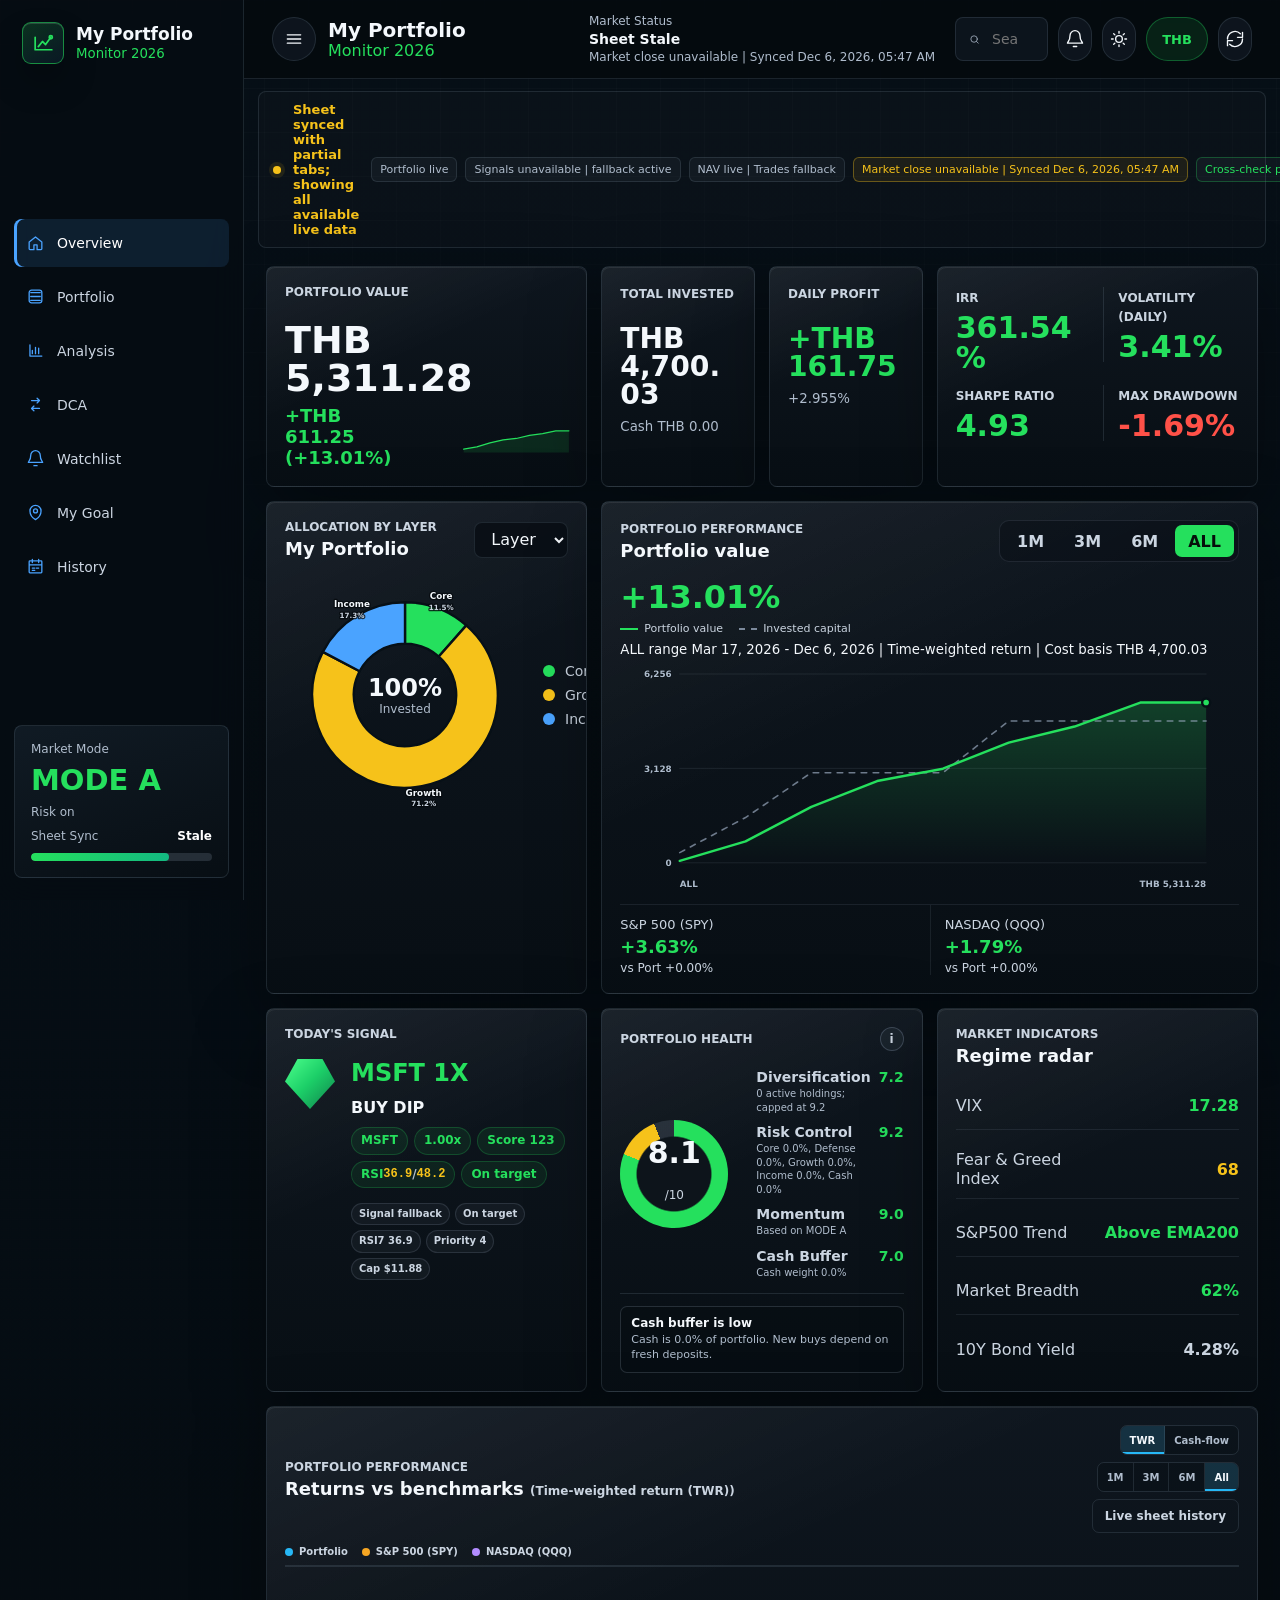
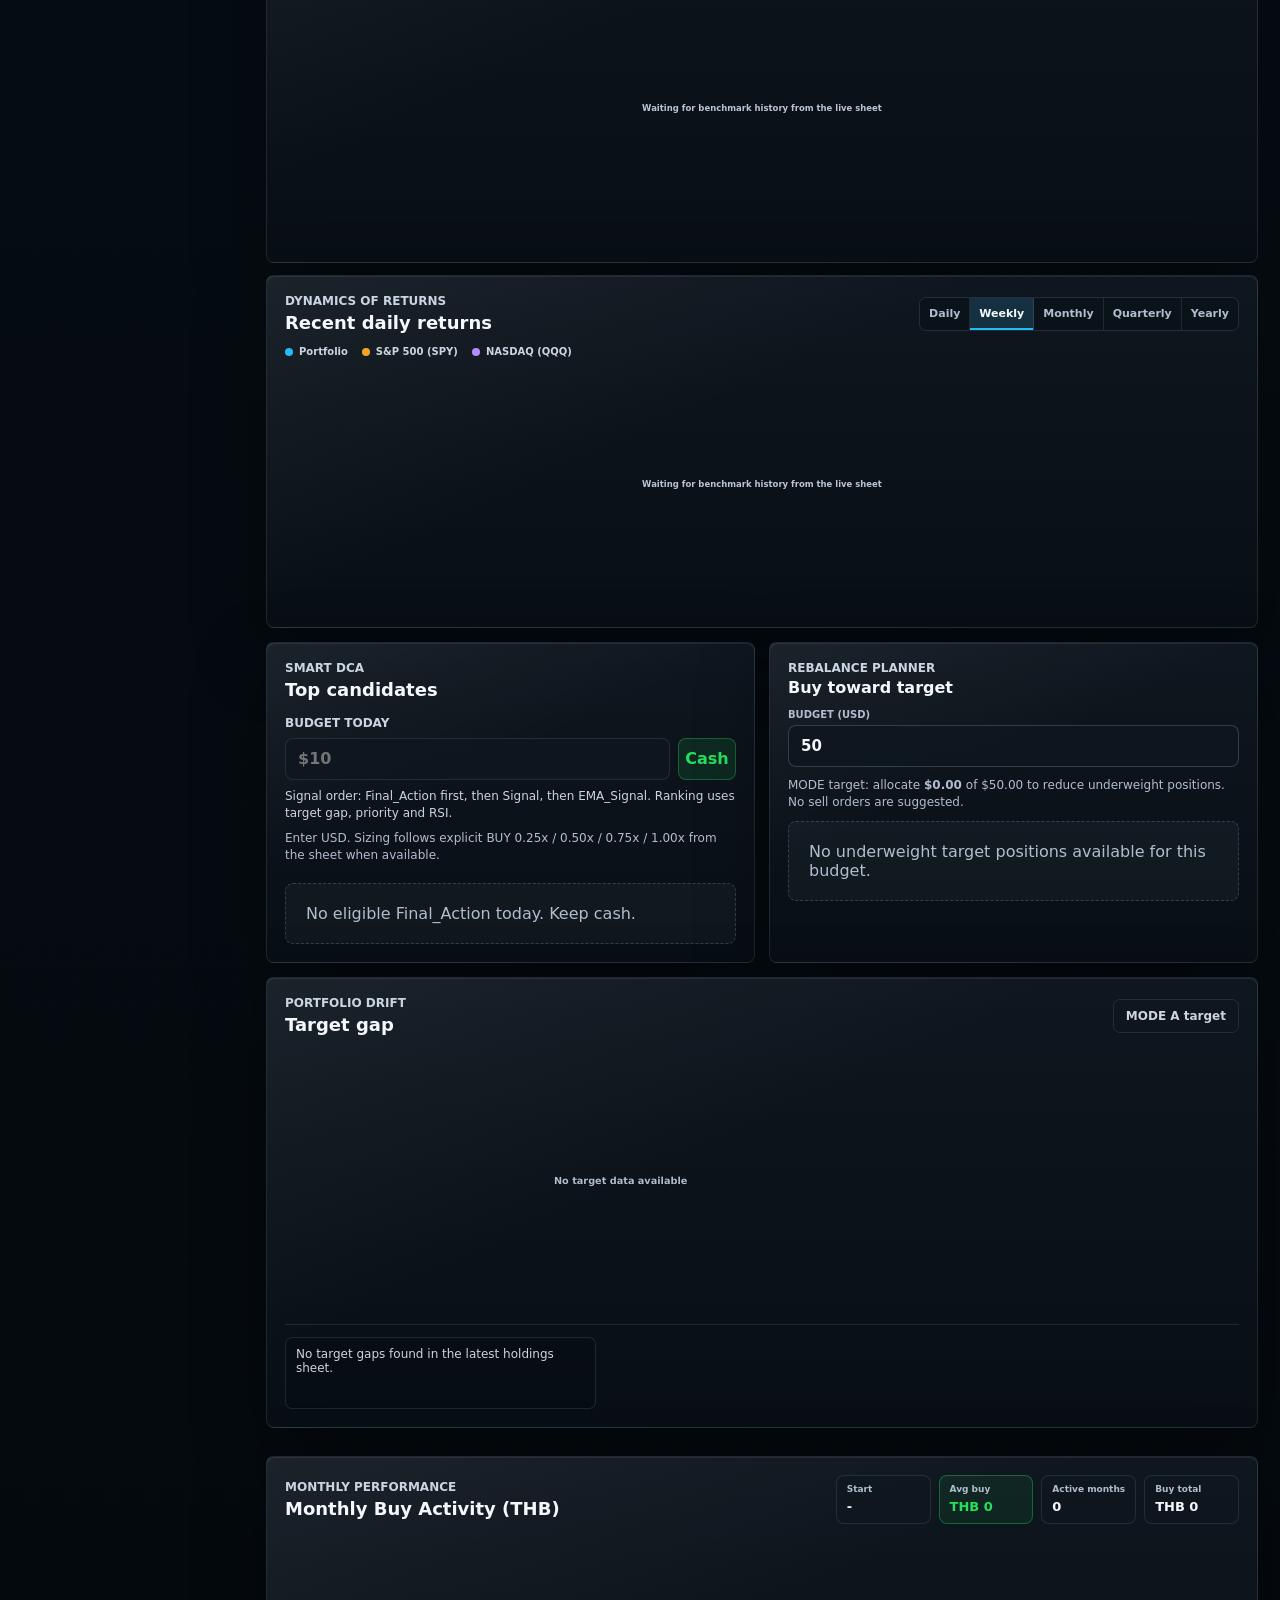
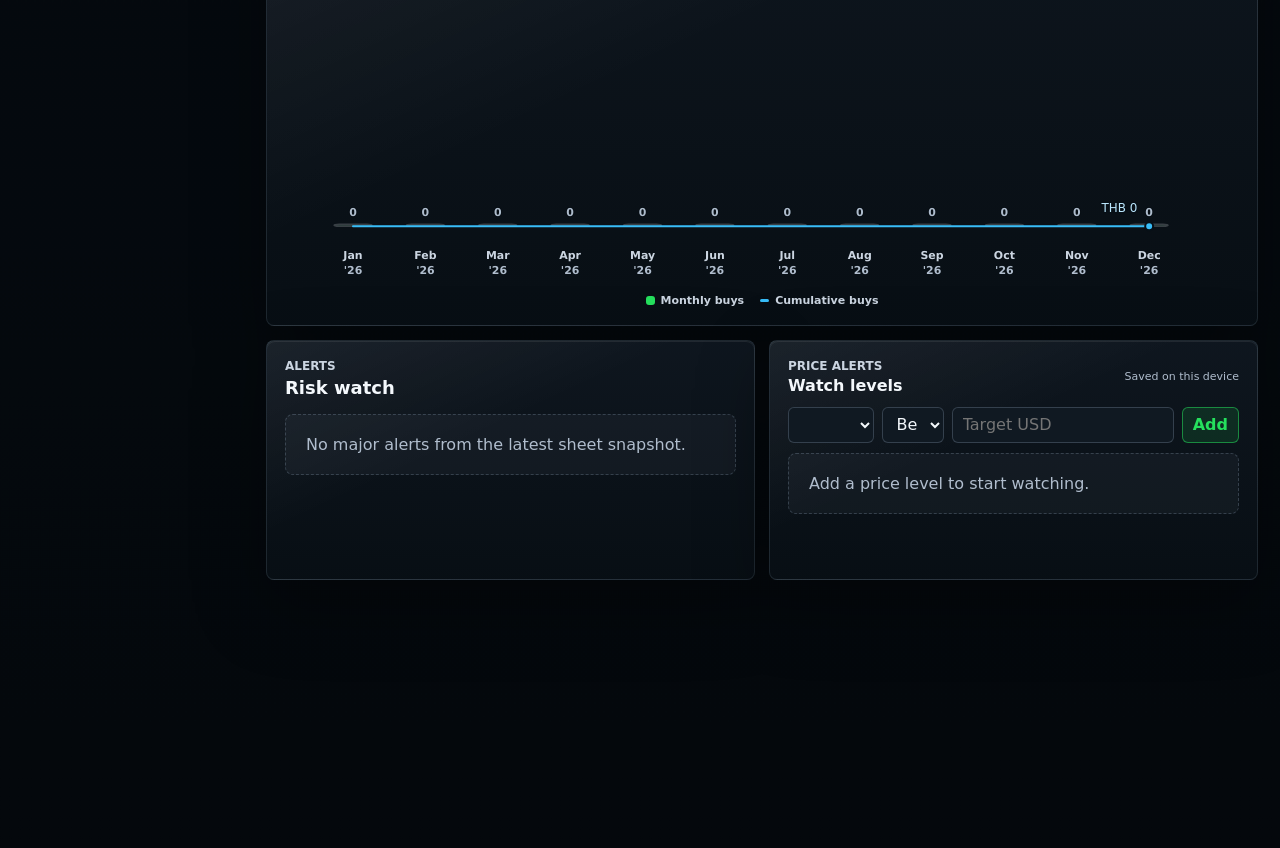
==== commit d3bbcc52: "Bust cache for watchlist partial sync" ====
--- a/index.html
+++ b/index.html
@@ -10,7 +10,7 @@
   <link rel="icon" type="image/svg+xml" href="./assets/favicon.svg?v=20260702b">
   <link rel="shortcut icon" href="./assets/favicon.ico?v=20260702b">
   <link rel="apple-touch-icon" href="./assets/apple-touch-icon.png?v=20260702b">
-  <link rel="stylesheet" href="./styles.css?v=20260831-portfolio-layout">
+  <link rel="stylesheet" href="./styles.css?v=20260906-watchlist-partial">
 </head>
 <body data-theme="dark" data-view="overview">
   <div class="app-shell">
@@ -462,6 +462,6 @@
     <button data-page="history" type="button"><svg viewBox="0 0 24 24"><path d="M8 3v4M16 3v4M4 10h16M5 5h14a1 1 0 0 1 1 1v13a1 1 0 0 1-1 1H5a1 1 0 0 1-1-1V6a1 1 0 0 1 1-1z"/><path d="M8 14h3m2 0h3M8 17h3"/></svg><span>History</span></button>
   </nav>
 
-  <script src="./script.js?v=20260830-watchlist-sheet"></script>
+  <script src="./script.js?v=20260906-watchlist-partial"></script>
 </body>
 </html>
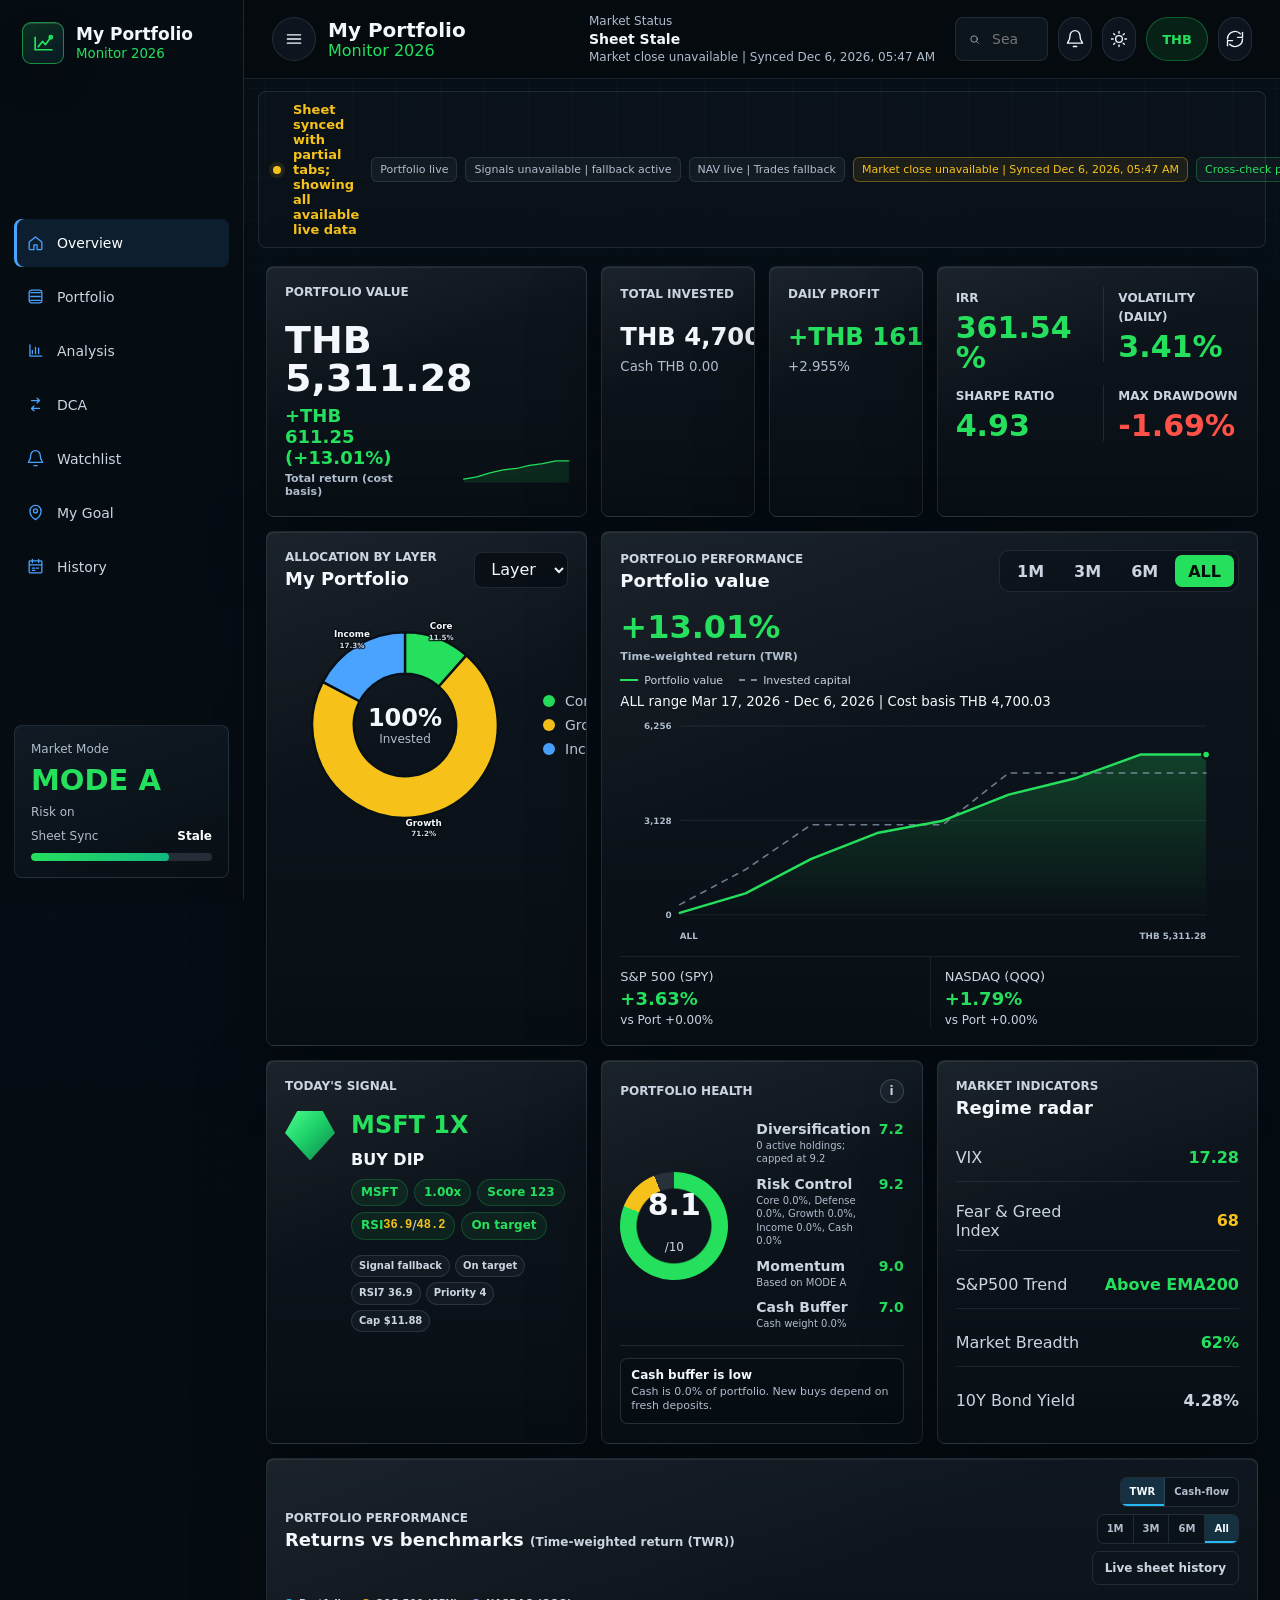
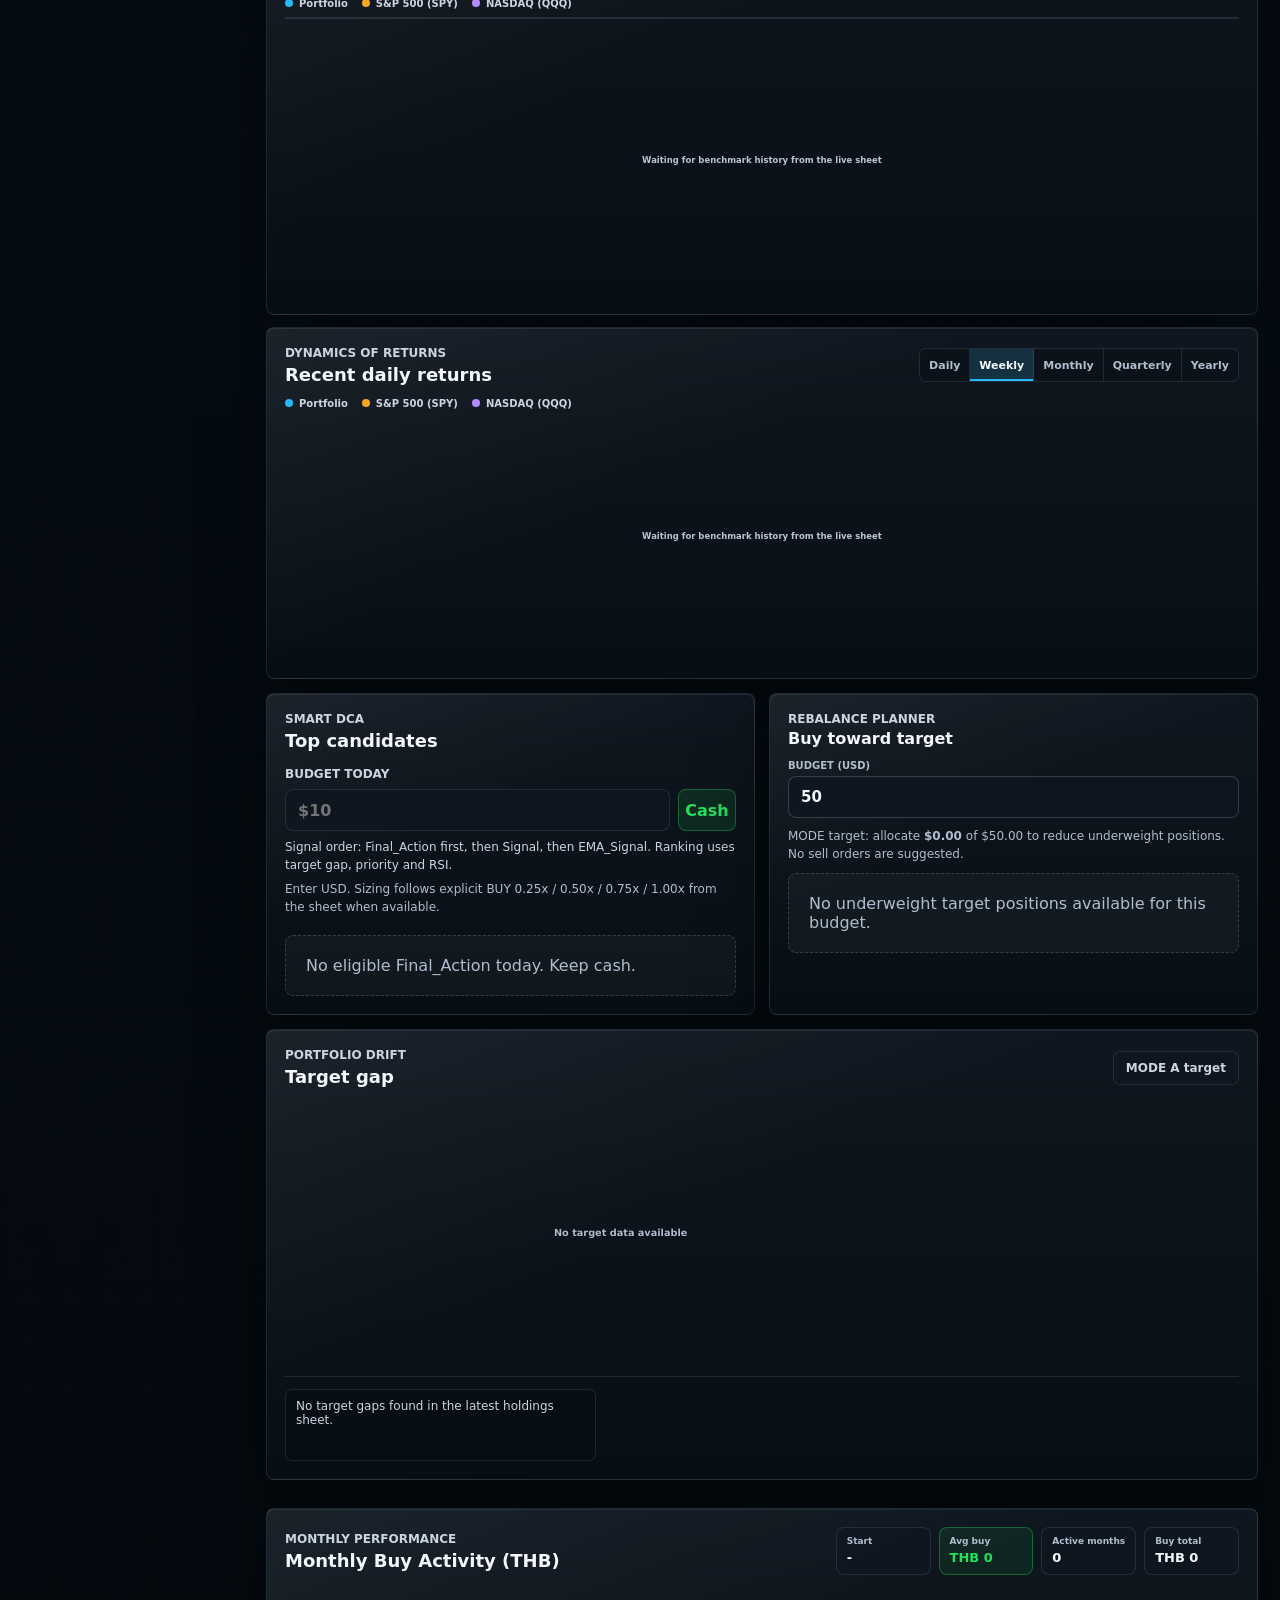
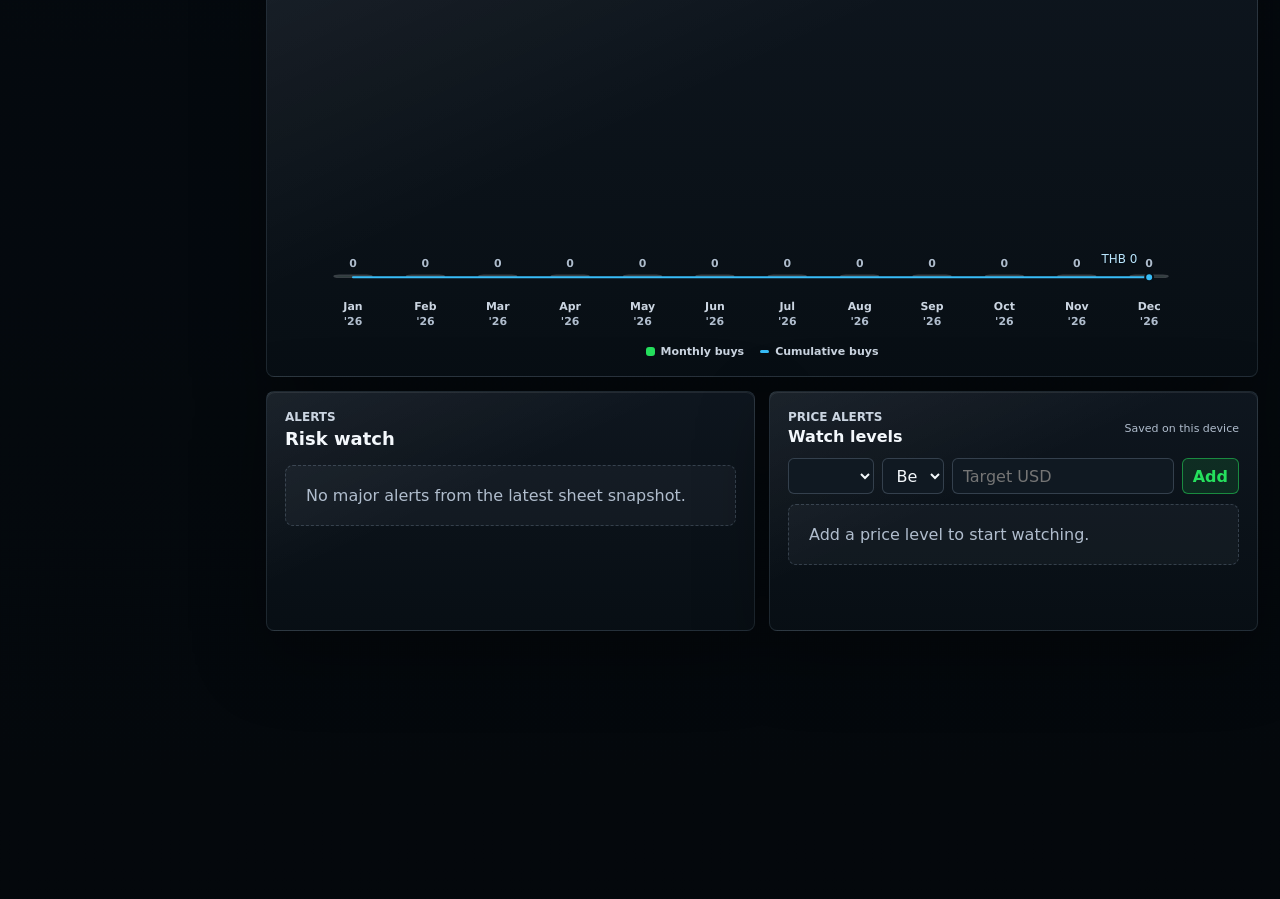
==== commit b1e1016e: "Fix watchlist and portfolio performance controls" ====
--- a/index.html
+++ b/index.html
@@ -10,7 +10,7 @@
   <link rel="icon" type="image/svg+xml" href="./assets/favicon.svg?v=20260702b">
   <link rel="shortcut icon" href="./assets/favicon.ico?v=20260702b">
   <link rel="apple-touch-icon" href="./assets/apple-touch-icon.png?v=20260702b">
-  <link rel="stylesheet" href="./styles.css?v=20260906-watchlist-partial">
+  <link rel="stylesheet" href="./styles.css?v=20260907-dashboard-final">
 </head>
 <body data-theme="dark" data-view="overview">
   <div class="app-shell">
@@ -119,6 +119,7 @@
             <div class="card-label">Portfolio Value</div>
             <strong id="portfolioValue">THB 0.00</strong>
             <span class="positive" id="profitLabel">+THB 0.00 (0.00%)</span>
+            <small class="metric-method">Total return (cost basis)</small>
             <svg class="sparkline" viewBox="0 0 260 60" data-spark="nav" aria-hidden="true"></svg>
           </article>
           <article class="card stat-card">
@@ -188,6 +189,7 @@
               </div>
             </div>
             <strong class="performance-number" id="performanceNumber">0.00%</strong>
+            <small class="performance-method">Time-weighted return (TWR)</small>
             <div class="performance-legend" aria-label="Portfolio chart legend">
               <span><i class="value"></i>Portfolio value</span>
               <span><i class="invested"></i><span id="performanceInvestedLabel">Invested capital</span></span>
@@ -462,6 +464,6 @@
     <button data-page="history" type="button"><svg viewBox="0 0 24 24"><path d="M8 3v4M16 3v4M4 10h16M5 5h14a1 1 0 0 1 1 1v13a1 1 0 0 1-1 1H5a1 1 0 0 1-1-1V6a1 1 0 0 1 1-1z"/><path d="M8 14h3m2 0h3M8 17h3"/></svg><span>History</span></button>
   </nav>
 
-  <script src="./script.js?v=20260906-watchlist-partial"></script>
+  <script src="./script.js?v=20260907-dashboard-final"></script>
 </body>
 </html>
--- a/styles.css
+++ b/styles.css
@@ -4301,6 +4301,10 @@
 .watchlist-suggestions {
   display: grid;
   gap: 9px;
+}
+
+.watchlist-stock-row[hidden] {
+  display: none;
 }
 
 .watchlist-stock-row {
@@ -4879,4 +4883,94 @@
   grid-column: 1 / -1 !important;
   width: 100% !important;
   min-width: 0;
-}+}
+/* Metric definitions and Watchlist controls */
+.metric-method,
+.performance-method {
+  display: block;
+  color: var(--muted);
+  font-size: 11px;
+  font-weight: 720;
+  line-height: 1.2;
+}
+.hero-card .metric-method {
+  margin-top: 4px;
+}
+.performance-method {
+  margin: -2px 0 10px;
+}
+#investedValue,
+#dailyProfitLabel {
+  overflow-wrap: normal;
+  white-space: nowrap;
+  font-size: clamp(20px, 1.9vw, 28px);
+  font-variant-numeric: tabular-nums;
+}
+.watchlist-toolbar {
+  display: flex;
+  flex-wrap: wrap;
+  align-items: center;
+  justify-content: space-between;
+  gap: 10px;
+  margin: 14px 0;
+}
+.watchlist-filter-tabs {
+  display: inline-flex;
+  max-width: 100%;
+  overflow-x: auto;
+  border: 1px solid var(--line);
+  border-radius: 8px;
+  background: rgba(8, 15, 21, .48);
+}
+.watchlist-filter-tabs button {
+  min-height: 34px;
+  padding: 0 11px;
+  border: 0;
+  border-right: 1px solid var(--line);
+  background: transparent;
+  color: var(--soft);
+  font-size: 12px;
+  font-weight: 800;
+  white-space: nowrap;
+  cursor: pointer;
+}
+.watchlist-filter-tabs button:last-child {
+  border-right: 0;
+}
+.watchlist-filter-tabs button.active {
+  color: #06100b;
+  background: var(--green);
+}
+.watchlist-sort-control {
+  display: inline-flex;
+  align-items: center;
+  gap: 7px;
+  color: var(--muted);
+  font-size: 12px;
+  font-weight: 760;
+}
+.watchlist-sort-control select {
+  min-height: 34px;
+  padding: 0 28px 0 9px;
+  border: 1px solid var(--line);
+  border-radius: 7px;
+  background: var(--panel-2);
+  color: var(--text);
+  font: inherit;
+  font-weight: 800;
+}
+@media (max-width: 700px) {
+  .watchlist-toolbar {
+    align-items: stretch;
+  }
+  .watchlist-filter-tabs {
+    width: 100%;
+  }
+  .watchlist-filter-tabs button {
+    flex: 1 1 0;
+    padding-inline: 8px;
+  }
+  .watchlist-sort-control {
+    justify-content: space-between;
+  }
+}
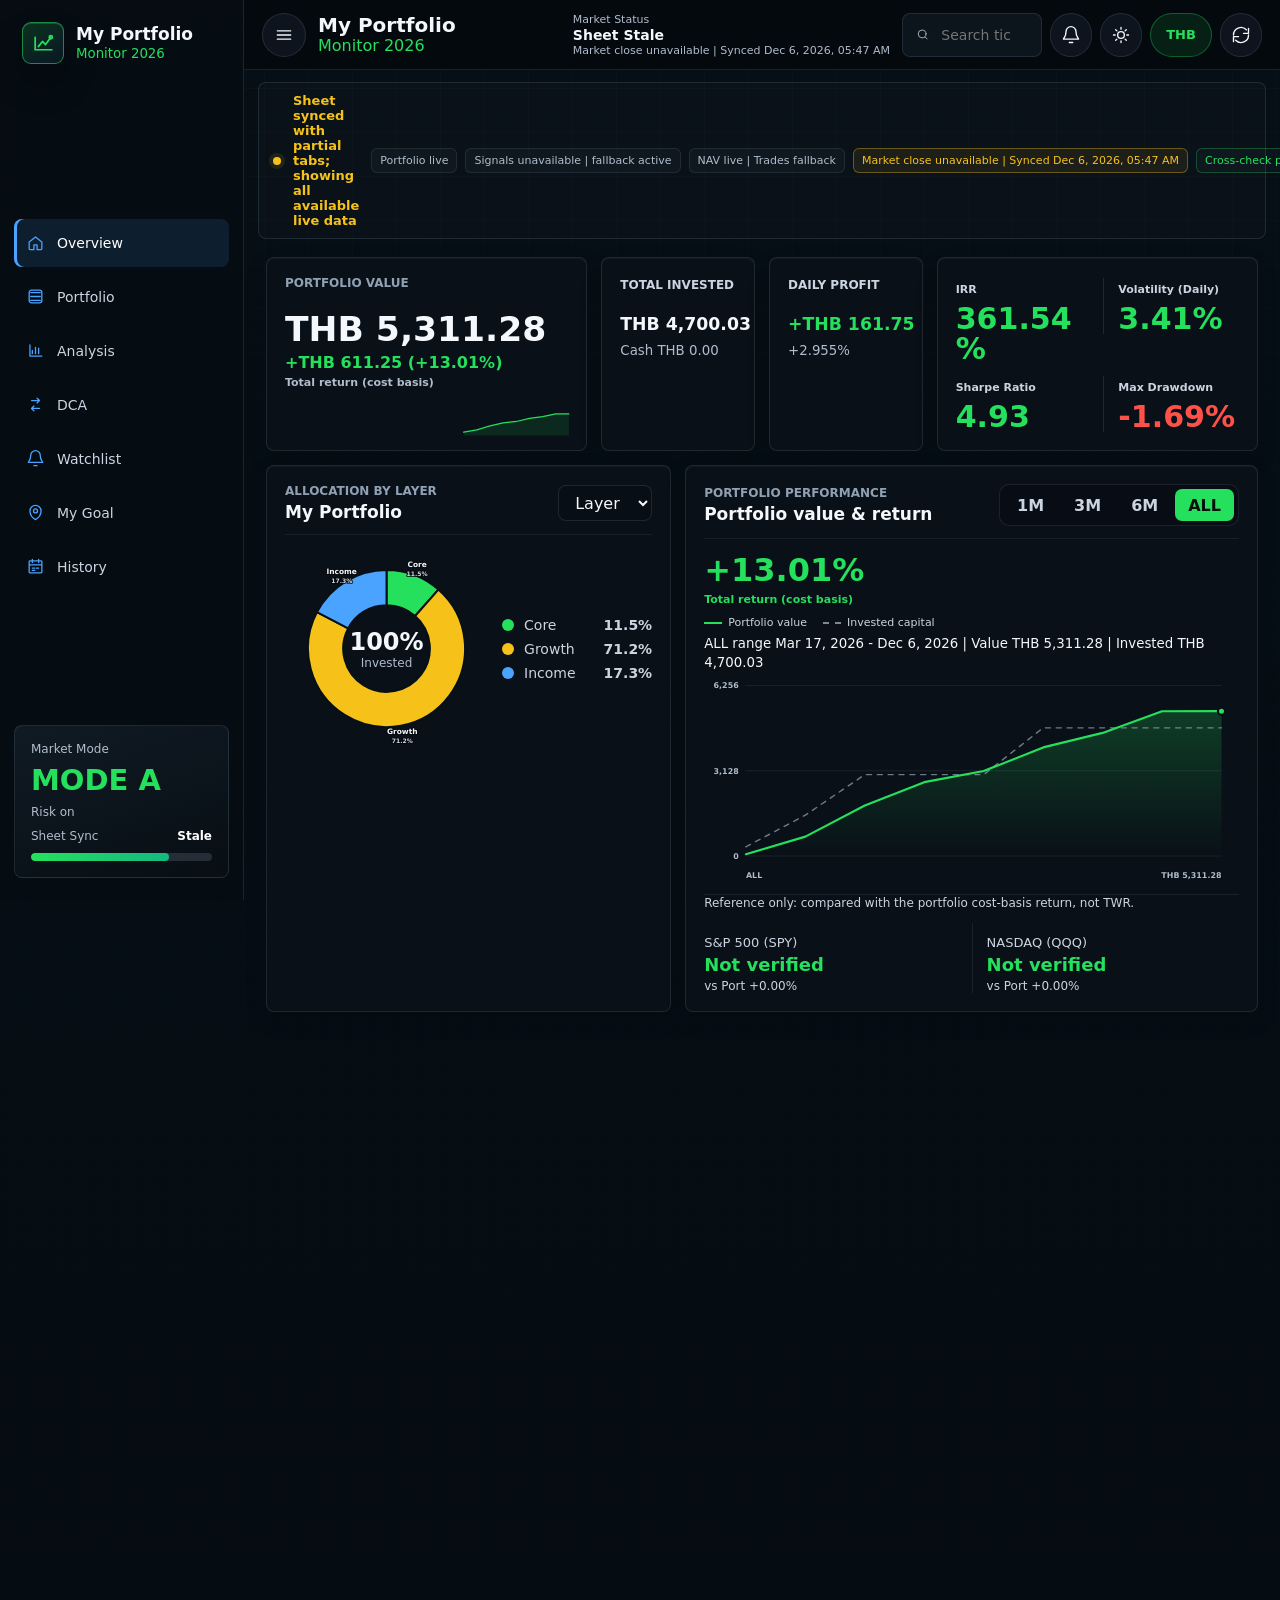
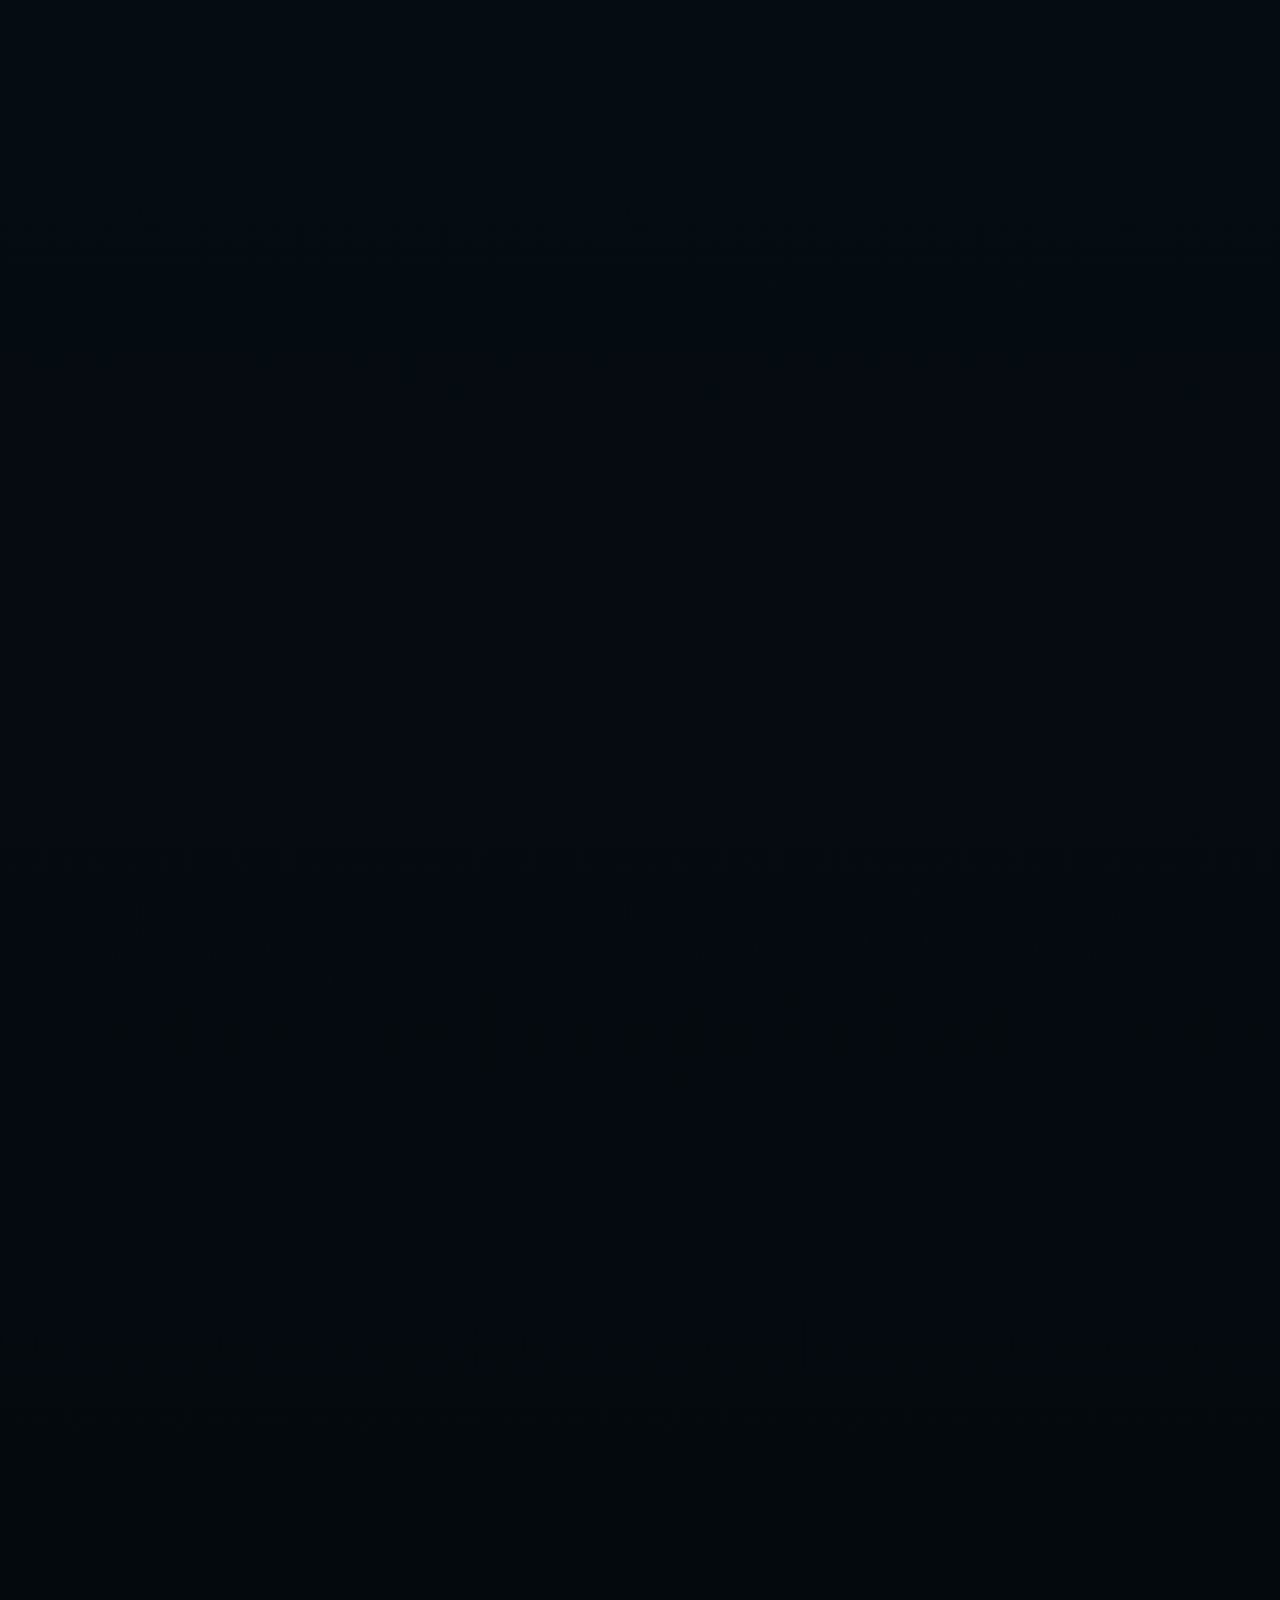
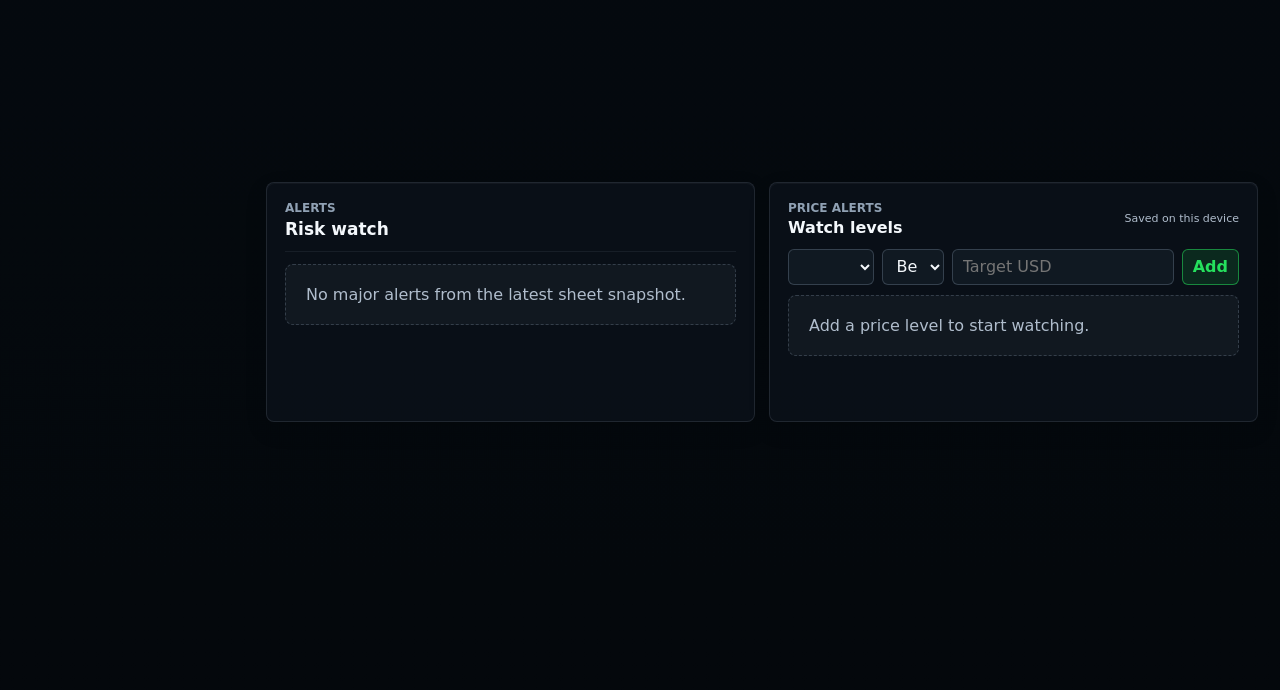
==== commit ab84f0de: "Polish V1 dashboard layout" ====
--- a/index.html
+++ b/index.html
@@ -10,7 +10,7 @@
   <link rel="icon" type="image/svg+xml" href="./assets/favicon.svg?v=20260702b">
   <link rel="shortcut icon" href="./assets/favicon.ico?v=20260702b">
   <link rel="apple-touch-icon" href="./assets/apple-touch-icon.png?v=20260702b">
-  <link rel="stylesheet" href="./styles.css?v=20260907-dashboard-final">
+  <link rel="stylesheet" href="./styles.css?v=20260929-v1-polish-2">
 </head>
 <body data-theme="dark" data-view="overview">
   <div class="app-shell">
@@ -38,7 +38,7 @@
           <svg viewBox="0 0 24 24"><path d="M5 19V5m0 14h15M8 16v-4m4 4V8m4 8v-7"/></svg>
           <span>Analysis</span>
         </button>
-        <button class="rail-item" data-jump="dca" type="button">
+        <button class="rail-item" data-page="dca" type="button">
           <svg viewBox="0 0 24 24"><path d="M7 7h10l-3-3m3 3-3 3"/><path d="M17 17H7l3 3m-3-3 3-3"/></svg>
           <span>DCA</span>
         </button>
@@ -179,7 +179,7 @@
             <div class="section-head">
               <div>
                 <span class="eyebrow">Portfolio performance</span>
-                <h2>Portfolio value</h2>
+                <h2>Portfolio value &amp; return</h2>
               </div>
               <div class="period-tabs" aria-label="Period">
                 <button data-period="1M" type="button">1M</button>
@@ -189,14 +189,14 @@
               </div>
             </div>
             <strong class="performance-number" id="performanceNumber">0.00%</strong>
-            <small class="performance-method">Time-weighted return (TWR)</small>
+            <small class="performance-method" id="performanceMethod">Total return (cost basis)</small>
             <div class="performance-legend" aria-label="Portfolio chart legend">
               <span><i class="value"></i>Portfolio value</span>
               <span><i class="invested"></i><span id="performanceInvestedLabel">Invested capital</span></span>
             </div>
             <small class="performance-range" id="performanceRangeLabel">Loading performance range...</small>
             <svg id="navChart" class="line-chart" viewBox="0 0 740 300" role="img" aria-label="Portfolio value history chart"></svg>
-            <div class="benchmark-strip" aria-label="Benchmark returns since 17 March 2026">
+            <div class="benchmark-strip" aria-label="Benchmark reference using the portfolio cost-basis return"><small class="benchmark-strip-method">Reference only: compared with the portfolio cost-basis return, not TWR.</small>
               <div>
                 <span id="spyBenchmarkLabel">S&amp;P 500 (SPY)</span>
                 <strong id="spyBenchmark">+0.00%</strong>
@@ -211,14 +211,19 @@
           </article>
 
           <article class="card signal-card">
-            <span class="eyebrow">Today's signal</span>
+            <div class="signal-head">
+              <span class="eyebrow">Today's action</span>
+              <span id="todayActionRank" class="signal-rank">Top pick</span>
+            </div>
             <div class="signal-main">
               <span class="gem" aria-hidden="true"></span>
               <div>
-                <strong id="todaySignal">Strong Buy</strong>
+                <strong id="todaySignal">Sizing ready</strong>
                 <p id="todaySignalText">Reading Google Sheet signal board.</p>
               </div>
             </div>
+            <div id="todayActionDetails" class="today-action-details" aria-live="polite"></div>
+            <div id="todayActionReasons" class="today-action-reasons" aria-live="polite"></div>
           </article>
 
           <article class="card health-card">
@@ -238,9 +243,10 @@
               </details>
             </div>
             <div class="health-layout">
-              <div class="health-ring"><strong id="healthScore">8.6</strong><span>/10</span></div>
+              <div class="health-ring"><div class="health-score-value"><strong id="healthScore">8.6</strong><span class="health-score-max">/10</span></div><small id="healthScoreLabel">Strong</small></div>
               <div id="healthMetrics" class="health-metrics"></div>
             </div>
+            <div id="healthScoreSummary" class="health-score-summary" aria-live="polite"></div>
             <div id="healthActions" class="health-actions" aria-live="polite"></div>
           </article>
 
@@ -256,34 +262,48 @@
 
           <article class="card benchmark-card" id="benchmark">
             <div class="section-head">
-              <div>
+              <div class="benchmark-heading">
                 <span class="eyebrow">Portfolio performance</span>
-                <h2 id="benchmarkTitle">Returns vs benchmarks <span class="benchmark-method">(Time-weighted return (TWR))</span></h2>
+                <h2 id="benchmarkTitle">Returns vs benchmarks <span class="benchmark-method">(TWR)</span></h2>
+                <p id="benchmarkSubtitle" class="benchmark-subtitle">Compare portfolio performance without deposits or withdrawals distorting the result.</p>
               </div>
               <div class="benchmark-controls">
-                <div class="benchmark-mode-tabs" role="tablist" aria-label="Benchmark comparison method">
-                  <button class="active" type="button" data-benchmark-mode="twr" aria-pressed="true">TWR</button>
-                  <button type="button" data-benchmark-mode="cashflow" aria-pressed="false">Cash-flow</button>
-                </div>
-                <div class="benchmark-mode-tabs benchmark-range-tabs" role="tablist" aria-label="Benchmark date range">
-                  <button type="button" data-benchmark-range="1M" aria-pressed="false">1M</button>
-                  <button type="button" data-benchmark-range="3M" aria-pressed="false">3M</button>
-                  <button type="button" data-benchmark-range="6M" aria-pressed="false">6M</button>
-                  <button class="active" type="button" data-benchmark-range="ALL" aria-pressed="true">All</button>
+                <div class="benchmark-control-group benchmark-view-control">
+                  <span>Chart</span>
+                  <div class="benchmark-mode-tabs" role="group" aria-label="Benchmark chart type">
+                    <button id="benchmarkValueModeLabel" type="button" data-benchmark-mode="cashflow" aria-pressed="false">Value (THB)</button>
+                    <button class="active" type="button" data-benchmark-mode="twr" aria-pressed="true">Performance (%)</button>
+                  </div>
+                </div>
+                <div class="benchmark-control-group benchmark-period-control">
+                  <span>Range</span>
+                  <div class="benchmark-mode-tabs benchmark-range-tabs" role="group" aria-label="Benchmark date range">
+                    <button type="button" data-benchmark-range="1M" aria-pressed="false">1M</button>
+                    <button type="button" data-benchmark-range="3M" aria-pressed="false">3M</button>
+                    <button type="button" data-benchmark-range="6M" aria-pressed="false">6M</button>
+                    <button type="button" data-benchmark-range="PLAN" aria-pressed="false">Plan</button>
+                    <button class="active" type="button" data-benchmark-range="ALL" aria-pressed="true">All</button>
+                  </div>
+                </div>
+                <div class="benchmark-control-group benchmark-plan-control">
+                  <span>Plan start</span>
+                  <input id="benchmarkPlanStart" type="date" value="2026-09-02" aria-label="Plan start date">
                 </div>
                 <span id="benchmarkRangeLabel" class="drift-mode">Live sheet history</span>
               </div>
             </div>
             <div class="benchmark-legend" aria-label="Benchmark chart legend"><span><i class="portfolio"></i>Portfolio</span><button class="benchmark-toggle active" type="button" data-benchmark-toggle="spy" aria-pressed="true"><i class="spy"></i>S&amp;P 500 (SPY)</button><button class="benchmark-toggle active" type="button" data-benchmark-toggle="qqq" aria-pressed="true"><i class="qqq"></i>NASDAQ (QQQ)</button></div>
-            <div id="cashflowComparisonSummary" class="cashflow-comparison-summary" hidden aria-live="polite"></div>
-            <svg id="benchmarkPerformanceChart" class="benchmark-chart" viewBox="0 0 900 252" role="img" aria-label="Portfolio cumulative return compared with S and P 500 and NASDAQ"></svg>
+            <svg id="benchmarkPerformanceChart" class="benchmark-chart" viewBox="0 0 900 252" role="img" aria-label="Portfolio time-weighted return compared with S and P 500 and NASDAQ"></svg>
+            <div id="benchmarkChartReadout" class="benchmark-chart-readout" aria-live="polite"></div>
+            <div id="cashflowComparisonSummary" class="cashflow-comparison-summary mode-performance" hidden aria-live="polite"></div>
+            <p id="benchmarkFootnote" class="benchmark-footnote">Returns are time-weighted (TWR), so deposits and withdrawals do not distort performance.</p>
           </article>
 
           <article class="card benchmark-card benchmark-returns-card">
             <div class="section-head">
               <div>
                 <span class="eyebrow">Dynamics of returns</span>
-                <h2>Recent daily returns</h2>
+                <h2 id="benchmarkReturnsTitle">Recent weekly returns</h2>
               </div>
               <div class="benchmark-return-tabs" role="tablist" aria-label="Return interval">
                 <button type="button" data-benchmark-period="daily" aria-pressed="false">Daily</button>
@@ -293,40 +313,41 @@
                 <button type="button" data-benchmark-period="yearly" aria-pressed="false">Yearly</button>
               </div>
             </div>
-            <div class="benchmark-legend" aria-label="Daily returns chart legend"><span><i class="portfolio"></i>Portfolio</span><button class="benchmark-toggle active" type="button" data-benchmark-toggle="spy" aria-pressed="true"><i class="spy"></i>S&amp;P 500 (SPY)</button><button class="benchmark-toggle active" type="button" data-benchmark-toggle="qqq" aria-pressed="true"><i class="qqq"></i>NASDAQ (QQQ)</button></div>
-            <svg id="benchmarkReturnsChart" class="benchmark-chart benchmark-returns-chart" viewBox="0 0 900 230" role="img" aria-label="Daily portfolio, S and P 500, and NASDAQ returns"></svg>
+            <div id="benchmarkReturnsLegend" class="benchmark-legend" aria-label="Weekly returns chart legend"><span><i class="portfolio"></i>Portfolio</span><button class="benchmark-toggle active" type="button" data-benchmark-toggle="spy" aria-pressed="true"><i class="spy"></i>S&amp;P 500 (SPY)</button><button class="benchmark-toggle active" type="button" data-benchmark-toggle="qqq" aria-pressed="true"><i class="qqq"></i>NASDAQ (QQQ)</button></div>
+            <svg id="benchmarkReturnsChart" class="benchmark-chart benchmark-returns-chart" viewBox="0 0 900 230" role="img" aria-label="Weekly portfolio, S and P 500, and NASDAQ returns"></svg>
           </article>
 
           <article class="card dca-card" id="dca">
             <div class="section-head">
               <div>
-                <span class="eyebrow">Smart DCA</span>
-                <h2>Top candidates</h2>
-              </div>
-            </div>
-            <div class="dca-simulator">
-              <label for="dcaBudgetInput">Budget today</label>
-              <div class="dca-input-row">
-                <input id="dcaBudgetInput" type="text" inputmode="decimal" placeholder="$10">
-                <button id="useCashButton" type="button">Cash</button>
-              </div>
-              <p id="dcaBudgetSummary">Enter budget to simulate sizing.</p>
-            </div>
-            <div id="smartDcaList" class="mini-list"></div>
-          </article>
-
-          <article class="card rebalance-card">
-            <section class="rebalance-planner" aria-labelledby="rebalanceTitle">
-              <div class="rebalance-heading">
-                <div>
-                  <span class="eyebrow">Rebalance planner</span>
-                  <h3 id="rebalanceTitle">Buy toward target</h3>
-                </div>
-                <label>Budget (USD)<input id="rebalanceBudgetInput" type="number" min="0" step="5" value="50"></label>
-              </div>
-              <p id="rebalanceSummary">Uses current weights and active MODE target. It never suggests selling.</p>
-              <div id="rebalanceList" class="rebalance-list"></div>
-            </section>
+                <span class="eyebrow">Today's action plan</span>
+                <h2>Today's buy plan</h2>
+              </div>
+            </div>
+            <div class="dca-plan-grid">
+              <div class="dca-budget-panel">
+                <div class="dca-simulator">
+                  <label for="dcaBudgetInput">Budget today</label>
+                  <div class="dca-input-row">
+                    <input id="dcaBudgetInput" type="text" inputmode="decimal" value="50" aria-describedby="dcaBudgetSummary">
+                    <button id="useCashButton" type="button">Cash</button>
+                  </div>
+                  <p id="dcaBudgetSummary">Enter budget to simulate sizing.</p>
+                </div>
+                <div class="dca-picks-panel"><div class="dca-picks-heading"><span>Ranked orders</span><strong>Top 3</strong></div><div id="smartDcaList" class="mini-list"></div></div>
+              </div>
+              <section class="rebalance-planner dca-allocation-panel" aria-labelledby="rebalanceTitle">
+                <div class="rebalance-heading">
+                  <div>
+                    <span class="eyebrow">Allocation rationale</span>
+                    <h3 id="rebalanceTitle">Why this budget split</h3>
+                  </div>
+                  <strong id="rebalanceBudgetLabel" class="rebalance-budget">$50.00</strong>
+                </div>
+                <p id="rebalanceSummary">Uses current weights and active MODE target. It never suggests selling.</p>
+                <div id="rebalanceList" class="rebalance-list"></div>
+              </section>
+            </div>
           </article>          <article class="card drift-card">
             <div class="section-head">
               <div>
@@ -458,12 +479,12 @@
     <button class="active" data-jump="overview" type="button"><svg viewBox="0 0 24 24"><path d="M4 11.5 12 5l8 6.5V20a1 1 0 0 1-1 1h-5v-6h-4v6H5a1 1 0 0 1-1-1z"/></svg><span>Overview</span></button>
     <button data-jump="portfolio" type="button"><svg viewBox="0 0 24 24"><path d="M6 7h12M6 12h12M6 17h12"/><rect x="4" y="4" width="16" height="16" rx="3"/></svg><span>Portfolio</span></button>
     <button data-jump="analysis" type="button"><svg viewBox="0 0 24 24"><path d="M5 19V5m0 14h15M8 16v-4m4 4V8m4 8v-7"/></svg><span>Analysis</span></button>
-    <button data-jump="dca" type="button"><svg viewBox="0 0 24 24"><path d="M7 7h10l-3-3m3 3-3 3"/><path d="M17 17H7l3 3m-3-3 3-3"/></svg><span>DCA</span></button>
+    <button data-page="dca" type="button"><svg viewBox="0 0 24 24"><path d="M7 7h10l-3-3m3 3-3 3"/><path d="M17 17H7l3 3m-3-3 3-3"/></svg><span>DCA</span></button>
     <button data-page="watchlist" type="button"><svg viewBox="0 0 24 24"><path d="M18 8a6 6 0 0 0-12 0c0 7-3 7-3 9h18c0-2-3-2-3-9"/><path d="M10 21h4"/></svg><span>Watchlist</span></button>
     <button data-page="goal" type="button"><svg viewBox="0 0 24 24"><path d="M12 21s7-4.2 7-11a7 7 0 0 0-14 0c0 6.8 7 11 7 11z"/><circle cx="12" cy="10" r="2.5"/></svg><span>Goal</span></button>
     <button data-page="history" type="button"><svg viewBox="0 0 24 24"><path d="M8 3v4M16 3v4M4 10h16M5 5h14a1 1 0 0 1 1 1v13a1 1 0 0 1-1 1H5a1 1 0 0 1-1-1V6a1 1 0 0 1 1-1z"/><path d="M8 14h3m2 0h3M8 17h3"/></svg><span>History</span></button>
   </nav>
 
-  <script src="./script.js?v=20260907-dashboard-final"></script>
+  <script src="./script.js?v=20260927-performance-view"></script>
 </body>
 </html>
--- a/styles.css
+++ b/styles.css
@@ -1957,6 +1957,10 @@
   object-fit: contain;
   padding: 4px;
   background: #ffffff;
+}
+
+.ticker-logo.logo-smh img {
+  padding: 2px;
 }
 
 .ticker-logo.vector-logo svg {
@@ -4705,6 +4709,13 @@
 
 /* Watchlist row actions and range fill */
 .watchlist-row-actions { display: flex; flex-wrap: wrap; align-items: center; justify-content: space-between; gap: 8px 12px; }
+.watchlist-interest { display: inline-flex; align-items: center; gap: 7px; margin-left: auto; }
+.watchlist-interest > small { color: var(--muted); font-size: 10px; font-weight: 800; text-transform: uppercase; }
+.watchlist-stars { display: inline-flex; align-items: center; gap: 1px; }
+.watchlist-stars button { width: 25px; height: 25px; display: inline-grid; place-items: center; padding: 0; border: 0; border-radius: 4px; background: transparent; color: #526172; cursor: pointer; font-size: 18px; line-height: 1; transition: color .14s ease, background .14s ease, transform .14s ease; }
+.watchlist-stars button:hover { color: #f6c21a; background: rgba(246, 194, 26, .10); transform: translateY(-1px); }
+.watchlist-stars button:focus-visible { outline: 2px solid #38bdf8; outline-offset: 1px; }
+.watchlist-stars button[aria-pressed="true"] { color: #f6c21a; }
 .watchlist-range span b { display: block; background: linear-gradient(90deg, #25e05d 0%, #38bdf8 65%, #f6c21a 100%); box-shadow: 0 0 14px rgba(56, 189, 248, .45); }
 @media (max-width: 640px) { .watchlist-row-actions { align-items: flex-start; flex-direction: column; } }
 
@@ -4733,7 +4744,8 @@
 
 /* Keep Watchlist status and research links on one mobile row */
 @media (max-width: 700px) {
-.watchlist-row-actions { flex-direction: row; flex-wrap: nowrap; align-items: center; gap: 6px; }
+.watchlist-row-actions { flex-direction: row; flex-wrap: wrap; align-items: center; gap: 6px; }
+.watchlist-interest { order: 3; width: 100%; margin-left: 0; justify-content: space-between; padding-top: 3px; }
 .watchlist-opportunity { flex: 0 0 auto; min-height: 26px; padding: 4px 7px; font-size: 10px; white-space: nowrap; }
 .watchlist-link-row { flex: 1 1 auto; flex-wrap: nowrap; justify-content: flex-end; gap: 5px; min-width: 0; }
 .watchlist-link-row a { min-height: 26px; padding: 0 7px; font-size: 10px; white-space: nowrap; }
@@ -4974,3 +4986,782 @@
     justify-content: space-between;
   }
 }
+
+/* Benchmark dual-view review */
+.benchmark-heading { min-width: 260px; }
+.benchmark-method { color: var(--soft); font-size: 11px; font-weight: 650; white-space: nowrap; }
+.benchmark-subtitle { max-width: 620px; margin: 5px 0 0; color: var(--muted); font-size: 11px; line-height: 1.45; }
+.benchmark-controls { display: flex; flex-wrap: wrap; justify-content: flex-end; align-items: flex-end; gap: 8px 12px; }
+.benchmark-control-group { display: grid; gap: 4px; }
+.benchmark-control-group > span { color: var(--muted); font-size: 9px; font-weight: 800; text-transform: uppercase; }
+.benchmark-mode-tabs button { min-height: 34px; padding: 0 14px; font-size: 11px; white-space: nowrap; }
+.benchmark-mode-tabs button:hover { color: var(--text); background: rgba(148, 163, 184, .11); }
+.benchmark-range-tabs button { min-height: 34px; padding-inline: 10px; }
+.benchmark-controls .drift-mode { align-self: end; min-height: 34px; }
+.benchmark-legend { margin: 5px 0 8px; }
+.cashflow-comparison-summary { display: grid; grid-template-columns: repeat(7, minmax(0, 1fr)); gap: 0; margin: 4px 0 0; border-top: 1px solid var(--line); border-bottom: 1px solid var(--line); }
+.cashflow-comparison-summary.mode-value { grid-template-columns: repeat(4, minmax(0, 1fr)); }
+.cashflow-summary-item { display: grid; grid-template-columns: minmax(0, 1fr); align-content: center; gap: 3px; min-height: 74px; padding: 10px 12px; border-right: 1px solid var(--line); }
+.cashflow-summary-item span { color: var(--soft); font-size: 10px; font-weight: 750; }
+.cashflow-summary-item strong { color: var(--text); font-size: 17px; line-height: 1.1; text-align: left; }
+.cashflow-summary-item small { color: var(--muted); font-size: 9px; font-weight: 700; }
+.cashflow-summary-item em { color: var(--muted); font-size: 9px; font-style: normal; font-weight: 750; text-align: left; }
+.cashflow-summary-item strong.positive { color: #32df70; }
+.cashflow-summary-item strong.negative { color: #ff756e; }
+.cashflow-summary-item.portfolio strong { color: #56c9ff; }
+.cashflow-summary-item.spy strong { color: #ffc04a; }
+.cashflow-summary-item.qqq strong { color: #c4a8ff; }
+.benchmark-footnote { margin: 9px 0 0; color: var(--muted); font-size: 10px; line-height: 1.4; }
+.benchmark-chart { margin-top: 2px; }
+.benchmark-zero { display: block; stroke: rgba(226, 232, 240, .82); stroke-width: 1.2; }
+.benchmark-label-leader { fill: none; stroke-width: 1; opacity: .6; }
+.benchmark-label-leader.portfolio { stroke: #27b8f6; }
+.benchmark-label-leader.spy { stroke: #f6a623; }
+.benchmark-label-leader.qqq { stroke: #b28cff; }
+
+@media (max-width: 1180px) {
+  .cashflow-comparison-summary { grid-template-columns: repeat(4, minmax(0, 1fr)); }
+  .cashflow-summary-item:nth-child(4) { border-right: 0; }
+}
+
+@media (max-width: 700px) {
+  .benchmark-card .section-head { display: grid; gap: 12px; }
+  .benchmark-controls { width: 100%; display: grid; grid-template-columns: minmax(0, 1fr) auto; justify-content: stretch; align-items: end; }
+  .benchmark-view-control { grid-column: 1 / -1; }
+  .benchmark-view-control .benchmark-mode-tabs { display: grid; grid-template-columns: 1fr 1fr; }
+  .benchmark-view-control button { width: 100%; padding-inline: 8px; }
+  .benchmark-controls .drift-mode { max-width: 150px; overflow: hidden; text-overflow: ellipsis; white-space: nowrap; }
+  .cashflow-comparison-summary,
+  .cashflow-comparison-summary.mode-value { grid-template-columns: repeat(2, minmax(0, 1fr)); }
+  .cashflow-summary-item { min-height: 68px; padding: 9px 8px; border-bottom: 1px solid var(--line); }
+  .cashflow-summary-item:nth-child(even) { border-right: 0; }
+  .cashflow-summary-item strong { font-size: 15px; }
+  .benchmark-chart { height: 280px; }
+}
+/* Benchmark information hierarchy */
+#benchmark .section-head { align-items: flex-start; }
+#benchmark .benchmark-controls { padding-top: 2px; }
+#benchmark .benchmark-mode-tabs { box-shadow: 0 1px 0 rgba(255, 255, 255, .03) inset; }
+#benchmark .benchmark-mode-tabs button.active { background: rgba(39, 184, 246, .16); }
+#benchmark .benchmark-legend { padding-bottom: 8px; border-bottom: 1px solid rgba(148, 163, 184, .12); }
+#benchmark .benchmark-chart { margin-block: 10px 12px; }
+#benchmark .benchmark-line { stroke-width: 1.85; }
+#benchmark .benchmark-axis { font-size: 9px; font-weight: 700; }
+#benchmark .benchmark-end-label { font-size: 10px; font-weight: 800; }
+#benchmark .cashflow-summary-item strong { font-variant-numeric: tabular-nums; white-space: nowrap; }
+#benchmark .cashflow-comparison-summary.mode-performance { grid-template-columns: repeat(12, minmax(0, 1fr)); }
+#benchmark .cashflow-comparison-summary.mode-performance .portfolio,
+#benchmark .cashflow-comparison-summary.mode-performance .spy,
+#benchmark .cashflow-comparison-summary.mode-performance .qqq { grid-column: span 4; min-height: 80px; }
+#benchmark .cashflow-comparison-summary.mode-performance .metric { grid-column: span 3; min-height: 62px; border-top: 1px solid rgba(148, 163, 184, .12); }
+#benchmark .cashflow-comparison-summary.mode-performance .metric strong { color: var(--text); font-size: 15px; }
+#benchmark .cashflow-comparison-summary.mode-performance .metric strong.positive { color: #32df70; }
+#benchmark .cashflow-comparison-summary.mode-performance .metric strong.negative { color: #ff756e; }
+#benchmark .cashflow-comparison-summary.mode-value .cashflow-summary-item { min-height: 80px; }
+#benchmark .cashflow-summary-item.portfolio strong,
+#benchmark .cashflow-summary-item.spy strong,
+#benchmark .cashflow-summary-item.qqq strong { font-size: 19px; }
+#benchmark .benchmark-footnote { padding-left: 2px; }
+
+@media (max-width: 1180px) {
+  #benchmark .cashflow-comparison-summary.mode-performance { grid-template-columns: repeat(4, minmax(0, 1fr)); }
+  #benchmark .cashflow-comparison-summary.mode-performance .portfolio,
+  #benchmark .cashflow-comparison-summary.mode-performance .spy,
+  #benchmark .cashflow-comparison-summary.mode-performance .qqq,
+  #benchmark .cashflow-comparison-summary.mode-performance .metric { grid-column: span 1; }
+}
+
+@media (max-width: 700px) {
+  #benchmark .benchmark-chart { height: 320px; margin-block: 6px 10px; }
+  #benchmark .benchmark-axis { font-size: 9px; }
+  #benchmark .benchmark-end-label { font-size: 9px; }
+  #benchmark .cashflow-comparison-summary.mode-performance { grid-template-columns: repeat(2, minmax(0, 1fr)); }
+  #benchmark .cashflow-comparison-summary.mode-performance .portfolio,
+  #benchmark .cashflow-comparison-summary.mode-performance .spy,
+  #benchmark .cashflow-comparison-summary.mode-performance .qqq,
+  #benchmark .cashflow-comparison-summary.mode-performance .metric { grid-column: span 1; min-height: 68px; }
+  #benchmark .cashflow-summary-item.portfolio strong,
+  #benchmark .cashflow-summary-item.spy strong,
+  #benchmark .cashflow-summary-item.qqq strong { font-size: 16px; }
+}
+/* Benchmark interaction polish */
+#benchmark .benchmark-toggle.disabled {
+  cursor: default;
+  opacity: .6;
+  text-decoration: none;
+}
+#benchmark button:focus-visible {
+  outline: 2px solid #56c9ff;
+  outline-offset: 2px;
+}
+#benchmark .benchmark-mode-tabs button.active {
+  color: #eff8ff;
+  text-shadow: 0 1px 0 rgba(0, 0, 0, .24);
+}
+/* Keep today''s cash decision in one place; allocation mirrors the same budget. */
+.performance-card .performance-method { color: var(--green); }
+.rebalance-budget { color: var(--green); font-size: 18px; font-variant-numeric: tabular-nums; white-space: nowrap; }
+.rebalance-card { border-top: 1px solid rgba(37, 224, 93, 0.2); }
+@media (max-width: 620px) {
+  .rebalance-heading { align-items: center; }
+}
+/* Watchlist: scan-first compact view, with full research on demand. */
+.watchlist-hero-summary { display: grid; grid-template-columns: repeat(4, minmax(84px, 1fr)); gap: 8px; min-width: min(100%, 420px); }
+.watchlist-hero-summary > div { display: grid; gap: 3px; padding: 9px 10px; border: 1px solid var(--line); border-radius: 7px; background: rgba(5, 11, 17, .28); }
+.watchlist-hero-summary span { color: var(--muted); font-size: 10px; font-weight: 800; text-transform: uppercase; }
+.watchlist-hero-summary strong { color: var(--text); font-size: 15px; font-variant-numeric: tabular-nums; }
+.watchlist-density-tabs { display: inline-flex; overflow: hidden; border: 1px solid var(--line); border-radius: 7px; }
+.watchlist-density-tabs button { min-height: 34px; padding: 0 10px; border: 0; border-right: 1px solid var(--line); background: transparent; color: var(--muted); font-size: 11px; font-weight: 800; cursor: pointer; }
+.watchlist-density-tabs button:last-child { border-right: 0; }
+.watchlist-density-tabs button.active { color: var(--text); background: rgba(56, 189, 248, .16); box-shadow: inset 0 -2px 0 #27b8f6; }
+.watchlist-primary-status { align-content: start; }
+.watchlist-primary-status .watchlist-opportunity { margin-bottom: 4px; }
+.watchlist-details-toggle { min-height: 28px; padding: 0 9px; border: 1px solid var(--line); border-radius: 6px; color: var(--soft); background: rgba(148, 163, 184, .06); font: inherit; font-size: 10px; font-weight: 800; cursor: pointer; }
+.watchlist-details-toggle:hover { color: var(--text); border-color: rgba(56, 189, 248, .55); background: rgba(56, 189, 248, .10); }
+.watchlist-expanded-content { display: none; }
+.watchlist-stock-row.is-expanded .watchlist-expanded-content, .watchlist-stock-list.is-detail .watchlist-expanded-content { display: grid; gap: 10px; }
+.watchlist-range span { overflow: visible; }
+.watchlist-range span::after { content: ""; position: absolute; left: var(--watch-range); top: 50%; width: 10px; height: 10px; border: 2px solid #eaf5ff; border-radius: 50%; background: #0b1520; box-shadow: 0 0 0 2px rgba(56, 189, 248, .34); transform: translate(-50%, -50%); }
+.watchlist-stock-list.is-detail .watchlist-details-toggle { display: none; }
+@media (max-width: 800px) { .watchlist-hero-summary { grid-template-columns: repeat(2, minmax(0, 1fr)); width: 100%; } .watchlist-toolbar > * { min-width: 0; } .watchlist-density-tabs { margin-left: auto; } }
+@media (max-width: 520px) { .watchlist-hero-summary { gap: 6px; } .watchlist-hero-summary > div { padding: 8px; } .watchlist-hero-summary strong { font-size: 14px; } .watchlist-density-tabs { width: 100%; } .watchlist-density-tabs button { flex: 1; } }
+/* Audit polish: make calculation methods, actions, and source health unambiguous. */
+.benchmark-strip { position: relative; padding-top: 28px; }
+.benchmark-strip-method { position: absolute; top: 0; left: 0; color: var(--muted); font-size: 10px; line-height: 1.35; }
+.dca-card { grid-column: span 12; }
+.dca-plan-grid { display: grid; grid-template-columns: minmax(210px, .82fr) minmax(280px, 1.15fr) minmax(250px, 1fr); gap: 20px; align-items: start; }
+.dca-plan-grid > * + * { border-left: 1px solid var(--line); padding-left: 20px; }
+.dca-picks-panel .mini-list { margin-top: 0; }
+.dca-allocation-panel .rebalance-heading { margin-bottom: 10px; }
+.dca-allocation-panel .rebalance-list { margin-top: 12px; }
+.goal-return-help { color: var(--muted); font-size: 10px; line-height: 1.35; }
+.goal-target-summary { display: grid; grid-template-columns: repeat(3, minmax(0, 1fr)); gap: 8px; margin: 14px 0 2px; padding-top: 13px; border-top: 1px solid var(--line); }
+.goal-target-summary > div { min-width: 0; padding: 10px; border: 1px solid var(--line); border-radius: 6px; background: rgba(148, 163, 184, .045); }
+.goal-target-summary span, .goal-target-summary strong, .goal-target-summary small { display: block; }
+.goal-target-summary span, .goal-target-summary small { color: var(--muted); font-size: 10px; }
+.goal-target-summary strong { margin: 5px 0 3px; font-size: 15px; color: var(--text); }
+.sync-banner[data-state="live"] { display: none; }
+@media (max-width: 980px) { .dca-plan-grid { grid-template-columns: 1fr 1fr; } .dca-allocation-panel { grid-column: 1 / -1; border-left: 0 !important; border-top: 1px solid var(--line); padding-left: 0 !important; padding-top: 16px; } }
+@media (max-width: 620px) { .dca-card { grid-column: auto; } .dca-plan-grid, .goal-target-summary { grid-template-columns: 1fr; } .dca-plan-grid > * + * { border-left: 0; border-top: 1px solid var(--line); padding-left: 0; padding-top: 16px; } }
+/* Keep the budget and its ranked orders together, so the action plan reads top to bottom. */
+.dca-plan-grid { grid-template-columns: minmax(360px, 1.15fr) minmax(320px, .85fr); }
+.dca-budget-panel { display: grid; align-content: start; gap: 18px; }
+.dca-budget-panel .dca-picks-panel { border-top: 1px solid var(--line); padding-top: 16px; }
+.dca-plan-grid > .dca-allocation-panel { border-left: 1px solid var(--line); padding-left: 20px; }
+@media (max-width: 980px) { .dca-plan-grid { grid-template-columns: 1fr; } .dca-plan-grid > .dca-allocation-panel { border-left: 0; border-top: 1px solid var(--line); padding-left: 0; padding-top: 16px; } }
+/* Give today's plan a single, scan-friendly rhythm across the full card. */
+.dca-plan-grid { width: 100%; min-width: 0; grid-template-columns: minmax(0, 1.08fr) minmax(360px, .92fr); gap: 26px; }
+.dca-budget-panel, .dca-allocation-panel { min-width: 0; width: 100%; }
+.dca-budget-panel { gap: 20px; }
+.dca-budget-panel .dca-picks-panel { padding-top: 18px; }
+.dca-picks-heading { display: flex; align-items: center; justify-content: space-between; margin-bottom: 4px; }
+.dca-picks-heading span { color: var(--soft); font-size: 11px; font-weight: 800; letter-spacing: 0; text-transform: uppercase; }
+.dca-picks-heading strong { color: var(--green); font-size: 11px; }
+.dca-picks-panel .mini-list { display: grid; gap: 0; }
+.dca-picks-panel .dca-plan-row { position: relative; padding: 14px 0; }
+.dca-picks-panel .dca-plan-row:first-child { padding-top: 12px; }
+.dca-picks-panel .dca-plan-row:first-child::before { content: "Best match"; position: absolute; top: 0; right: 0; color: var(--green); font-size: 10px; font-weight: 800; text-transform: uppercase; }
+.dca-allocation-panel { display: grid; align-content: start; gap: 12px; }
+.dca-allocation-panel .rebalance-list { width: 100%; gap: 8px; }
+.allocation-overview { display: grid; gap: 7px; padding: 11px 12px; border: 1px solid rgba(37, 224, 93, .18); border-radius: 6px; background: rgba(37, 224, 93, .045); }
+.allocation-overview > div:first-child { display: flex; align-items: center; justify-content: space-between; gap: 12px; }
+.allocation-overview span, .allocation-overview small { color: var(--muted); font-size: 10px; }
+.allocation-overview strong { color: var(--green); font-size: 12px; }
+.allocation-progress { height: 7px; overflow: hidden; border-radius: 999px; background: rgba(148, 163, 184, .16); }
+.allocation-progress i { display: block; height: 100%; border-radius: inherit; background: linear-gradient(90deg, #1cb6f0, #25e05d); }
+@media (max-width: 980px) { .dca-plan-grid { grid-template-columns: 1fr; } }
+/* Decision-first presentation for the daily action and portfolio health cards. */
+.signal-card,
+.health-card {
+  min-height: 0;
+}
+
+.signal-head {
+  display: flex;
+  align-items: center;
+  justify-content: space-between;
+  gap: 12px;
+}
+
+.signal-rank {
+  display: inline-flex;
+  align-items: center;
+  min-height: 26px;
+  padding: 4px 9px;
+  border: 1px solid rgba(46, 180, 255, 0.26);
+  border-radius: 999px;
+  color: #84cfff;
+  background: rgba(46, 180, 255, 0.08);
+  font-size: 11px;
+  font-weight: 800;
+  white-space: nowrap;
+}
+
+.signal-card .signal-main {
+  align-items: center;
+  margin-top: 14px;
+}
+
+.signal-card .signal-main strong {
+  font-size: 22px;
+  letter-spacing: 0;
+}
+
+.signal-card .signal-main p {
+  display: block;
+  margin: 4px 0 0;
+  font-size: 13px;
+}
+
+.today-action-details {
+  display: grid;
+  grid-template-columns: repeat(3, minmax(0, 1fr));
+  margin-top: 18px;
+  border-top: 1px solid var(--line);
+  border-bottom: 1px solid var(--line);
+}
+
+.today-action-details > div {
+  min-width: 0;
+  padding: 12px 10px;
+  border-right: 1px solid var(--line);
+}
+
+.today-action-details > div:first-child {
+  padding-left: 0;
+}
+
+.today-action-details > div:last-child {
+  border-right: 0;
+}
+
+.today-action-details span,
+.today-action-reasons > span {
+  display: block;
+  color: var(--muted);
+  font-size: 10px;
+  font-weight: 800;
+  letter-spacing: 0;
+  text-transform: uppercase;
+}
+
+.today-action-details strong {
+  display: block;
+  margin-top: 4px;
+  overflow: hidden;
+  color: var(--text);
+  font-size: 14px;
+  font-variant-numeric: tabular-nums;
+  text-overflow: ellipsis;
+  white-space: nowrap;
+}
+
+.today-action-details strong.positive {
+  color: var(--green);
+}
+
+.today-action-details strong.negative {
+  color: var(--red);
+}
+
+.today-action-reasons {
+  display: grid;
+  gap: 7px;
+  margin-top: 14px;
+}
+
+.today-action-reasons .dca-reason-chips {
+  margin-top: 0;
+}
+
+.today-action-reasons .signal-note {
+  display: none;
+}
+
+.health-card .health-layout {
+  grid-template-columns: 128px minmax(0, 1fr);
+  gap: 20px;
+  align-items: center;
+  margin-top: 14px;
+}
+
+.health-ring {
+  width: 124px;
+  height: 124px;
+  display: flex;
+  flex-direction: column;
+  align-items: center;
+  justify-content: center;
+  gap: 1px;
+  box-shadow: inset 0 0 0 1px rgba(255,255,255,0.05), 0 10px 26px rgba(0,0,0,0.15);
+}
+
+.health-ring .health-ring-kicker,
+.health-ring .health-score-max {
+  margin: 0;
+  color: var(--muted);
+  font-size: 10px;
+  font-weight: 800;
+  letter-spacing: 0;
+  text-transform: uppercase;
+}
+
+.health-ring strong {
+  margin: 2px 0 0;
+  font-size: 34px;
+  line-height: 1;
+  font-variant-numeric: tabular-nums;
+}
+
+.health-ring small {
+  margin-top: 5px;
+  color: var(--green);
+  font-size: 10px;
+  font-weight: 900;
+  letter-spacing: 0;
+  text-transform: uppercase;
+}
+
+.health-score-summary {
+  display: flex;
+  flex-wrap: wrap;
+  align-items: center;
+  gap: 6px 12px;
+  margin-top: 14px;
+  padding-top: 12px;
+  border-top: 1px solid var(--line);
+  color: var(--soft);
+  font-size: 11px;
+}
+
+.health-score-summary span {
+  color: var(--green);
+  font-weight: 800;
+}
+
+.health-score-summary strong {
+  color: var(--text);
+  font-weight: 800;
+}
+
+.health-score-summary small {
+  color: var(--muted);
+  font-size: 11px;
+}
+
+@media (max-width: 620px) {
+  .signal-rank {
+    font-size: 10px;
+  }
+
+  .today-action-details {
+    grid-template-columns: 1fr 1fr;
+  }
+
+  .today-action-details > div {
+    padding: 11px 8px;
+  }
+
+  .today-action-details > div:nth-child(2) {
+    border-right: 0;
+  }
+
+  .today-action-details > div:last-child {
+    grid-column: 1 / -1;
+    padding-left: 0;
+    border-top: 1px solid var(--line);
+  }
+
+  .health-card .health-layout {
+    grid-template-columns: 1fr;
+    justify-items: center;
+  }
+
+  .health-metrics {
+    width: 100%;
+  }
+
+  .health-score-summary {
+    justify-content: center;
+    text-align: center;
+  }
+}
+
+/* Keep the health score inside the ring at every viewport. */
+.health-ring {
+  gap: 6px;
+}
+
+.health-score-value {
+  display: flex;
+  align-items: baseline;
+  justify-content: center;
+  gap: 4px;
+  min-width: 0;
+}
+
+.health-ring .health-score-value strong {
+  margin: 0;
+  font-size: 32px;
+  line-height: 1;
+}
+
+.health-ring .health-score-value .health-score-max {
+  margin: 0;
+  color: var(--soft);
+  font-size: 12px;
+  font-weight: 800;
+  letter-spacing: 0;
+  text-transform: none;
+}
+
+.health-ring small {
+  margin: 0;
+  line-height: 1;
+}
+
+/* UX preview: visual hierarchy and benchmark inspection. */
+:root {
+  --status-positive: #32df70;
+  --status-caution: #ffc04a;
+  --status-negative: #ff756e;
+  --status-interactive: #56c9ff;
+}
+
+.health-actions {
+  gap: 0;
+  padding-top: 10px;
+}
+
+.health-action {
+  position: relative;
+  gap: 2px;
+  padding: 10px 0 10px 12px;
+  border: 0;
+  border-bottom: 1px solid var(--line);
+  border-radius: 0;
+  background: transparent;
+}
+
+.health-action::before {
+  position: absolute;
+  top: 13px;
+  bottom: 13px;
+  left: 0;
+  width: 3px;
+  border-radius: 3px;
+  background: var(--muted);
+  content: "";
+}
+
+.health-action.positive::before { background: var(--status-positive); }
+.health-action.warning::before { background: var(--status-caution); }
+.health-action.caution::before { background: var(--status-negative); }
+.health-action.neutral::before { background: var(--status-interactive); }
+.health-action:last-child { border-bottom: 0; }
+.health-action b { font-size: 12px; }
+.health-action span { font-size: 12px; }
+
+.rebalance-row {
+  padding: 10px 0 10px 12px;
+  border: 0;
+  border-bottom: 1px solid var(--line);
+  border-left: 3px solid var(--status-interactive);
+  border-radius: 0;
+  background: transparent;
+}
+
+.rebalance-row:last-child { border-bottom: 0; }
+.rebalance-row > strong { color: var(--status-positive); }
+
+.cashflow-summary-item em.positive,
+.benchmark-chart-readout b.positive { color: var(--status-positive); }
+.cashflow-summary-item em.negative,
+.benchmark-chart-readout b.negative { color: var(--status-negative); }
+
+.benchmark-chart { cursor: crosshair; touch-action: pan-y; }
+.benchmark-hover[hidden] { display: none; }
+.benchmark-crosshair { stroke: rgba(184, 197, 210, .58); stroke-width: 1; stroke-dasharray: 3 3; }
+.benchmark-hover-dot { stroke: #071017; stroke-width: 2; }
+.benchmark-hover-dot.portfolio { fill: #27b8f6; }
+.benchmark-hover-dot.spy { fill: #f6a623; }
+.benchmark-hover-dot.qqq { fill: #b28cff; }
+
+.benchmark-chart-readout {
+  display: flex;
+  flex-wrap: wrap;
+  align-items: center;
+  gap: 7px 14px;
+  min-height: 38px;
+  margin-top: 8px;
+  padding: 9px 0;
+  border-top: 1px solid var(--line);
+  border-bottom: 1px solid var(--line);
+  color: var(--soft);
+  font-size: 12px;
+}
+
+.benchmark-readout-date {
+  color: var(--text);
+  font-weight: 800;
+}
+
+.benchmark-readout-values {
+  display: inline-flex;
+  flex-wrap: wrap;
+  gap: 8px 12px;
+}
+
+.benchmark-readout-values span { font-weight: 700; }
+.benchmark-readout-values strong { font-variant-numeric: tabular-nums; }
+.benchmark-readout-values .portfolio strong { color: #56c9ff; }
+.benchmark-readout-values .spy strong { color: #ffc04a; }
+.benchmark-readout-values .qqq strong { color: #c4a8ff; }
+.benchmark-chart-readout b { margin-left: auto; font-size: 12px; }
+
+@media (max-width: 700px) {
+  .benchmark-chart-readout { align-items: flex-start; gap: 6px 10px; font-size: 11px; }
+  .benchmark-chart-readout b { width: 100%; margin-left: 0; }
+  .health-action span { font-size: 11px; }
+}
+
+/* Since-plan benchmark preview */
+.benchmark-plan-control { display: grid; justify-items: end; gap: 4px; }
+.benchmark-plan-control > span { color: var(--muted); font-size: 9px; font-weight: 800; text-transform: uppercase; }
+.benchmark-plan-control input { min-height: 28px; padding: 0 8px; border: 1px solid var(--line); border-radius: 6px; color: var(--text); background: rgba(5, 11, 17, .28); font: inherit; font-size: 10px; font-weight: 750; }
+.benchmark-range-tabs button[data-benchmark-range="PLAN"] { color: #84cfff; }
+.benchmark-range-tabs button[data-benchmark-range="PLAN"].active { color: var(--text); background: rgba(86, 201, 255, .18); box-shadow: inset 0 -2px 0 #56c9ff; }
+@media (max-width: 700px) { .benchmark-controls { grid-template-columns: 1fr 1fr; } .benchmark-plan-control { justify-items: start; } .benchmark-plan-control input { width: 100%; } .benchmark-card .drift-mode { grid-column: 1 / -1; } }
+
+/* Keep benchmark controls readable on narrow screens. */
+@media (max-width: 700px) {
+  #benchmark .benchmark-controls {
+    grid-template-columns: minmax(0, 1fr) minmax(0, 1fr);
+    gap: 12px;
+  }
+
+  #benchmark .benchmark-view-control,
+  #benchmark .benchmark-period-control {
+    grid-column: 1 / -1;
+  }
+
+  #benchmark .benchmark-period-control .benchmark-range-tabs {
+    display: grid;
+    grid-template-columns: repeat(5, minmax(0, 1fr));
+    width: 100%;
+  }
+
+  #benchmark .benchmark-period-control .benchmark-range-tabs button {
+    min-width: 0;
+    padding-inline: 3px;
+  }
+
+  #benchmark .benchmark-plan-control {
+    min-width: 0;
+    justify-items: stretch;
+  }
+
+  #benchmark .benchmark-plan-control input {
+    min-width: 0;
+    width: 100%;
+    font-size: 10px;
+  }
+
+  #benchmark .benchmark-card .drift-mode {
+    grid-column: auto;
+    align-self: end;
+    max-width: none;
+    min-height: 28px;
+    padding-inline: 8px;
+    text-align: center;
+  }
+}
+/* Mobile audit cleanup: filters and navigation stay readable at narrow widths. */
+@media (max-width: 700px) {
+  .watchlist-filter-tabs {
+    display: grid;
+    grid-template-columns: repeat(4, minmax(0, 1fr));
+    overflow: visible;
+  }
+
+  .watchlist-filter-tabs button {
+    min-width: 0;
+    padding-inline: 5px;
+    font-size: 10px;
+  }
+
+  .bottom-nav button {
+    font-size: 10px;
+  }
+}
+/* Preview: calm, information-first dashboard surface. */
+.topbar {
+  min-height: 70px;
+  padding-block: 10px;
+  background: rgba(5, 9, 13, .93);
+  backdrop-filter: blur(12px);
+}
+
+.market-status {
+  gap: 1px;
+}
+
+.market-status span,
+.market-status small {
+  font-size: 11px;
+}
+
+.market-status i {
+  width: 6px;
+  height: 6px;
+  box-shadow: 0 0 0 3px rgba(37, 224, 93, .10);
+}
+
+.card {
+  border-color: rgba(148, 163, 184, .16);
+  background: rgba(10, 17, 24, .92);
+  box-shadow: 0 8px 22px rgba(0, 0, 0, .12);
+}
+
+.card::before {
+  box-shadow: inset 0 1px 0 rgba(255, 255, 255, .035);
+}
+
+.card:hover {
+  border-color: rgba(148, 163, 184, .24);
+}
+
+.section-head {
+  padding-bottom: 12px;
+  margin-bottom: 12px;
+  border-bottom: 1px solid rgba(148, 163, 184, .10);
+}
+
+.section-head h2 {
+  font-size: 17px;
+}
+
+.eyebrow,
+.card-label {
+  color: #90a1b4;
+}
+
+.sync-details > span,
+.dca-figures b,
+.metric-pill {
+  background: rgba(148, 163, 184, .045);
+  border-color: rgba(148, 163, 184, .14);
+}
+
+@media (max-width: 700px) {
+  .topbar {
+    min-height: 62px;
+    padding-block: 8px;
+  }
+
+  .market-status {
+    display: none;
+  }
+
+  .section-head {
+    padding-bottom: 10px;
+    margin-bottom: 10px;
+  }
+}
+/* Dedicated DCA workspace. */
+body:not(.dca-page) #dca {
+  display: none;
+}
+
+body.dca-page .hero-grid,
+body.dca-page .mobile-summary,
+body.dca-page .dashboard-grid > :not(#dca),
+body.dca-page .lower-grid,
+body.dca-page .holdings-card {
+  display: none;
+}
+
+body.dca-page .dashboard-grid {
+  display: block;
+  max-width: 1180px;
+  margin: 22px auto 120px;
+}
+
+body.dca-page #dca {
+  display: block;
+  min-height: calc(100vh - 180px);
+}
+
+body.dca-page #dca .section-head {
+  padding-bottom: 16px;
+  margin-bottom: 20px;
+}
+
+body.dca-page #dca .section-head h2 {
+  font-size: 24px;
+}
+
+@media (max-width: 700px) {
+  body.dca-page .dashboard-grid {
+    margin: 12px 0 92px;
+  }
+
+  body.dca-page #dca {
+    min-height: 0;
+  }
+
+  body.dca-page #dca .section-head h2 {
+    font-size: 20px;
+  }
+}
+
+/* Desktop dashboard polish: keep headline values and allocation labels in frame. */
+@media (min-width: 1025px) {
+  .hero-card {
+    min-height: 178px;
+    padding: 18px 18px 52px;
+  }
+
+  .hero-card strong {
+    font-size: clamp(28px, 2.7vw, 36px);
+  }
+
+  .hero-card .positive {
+    margin-top: 6px;
+    font-size: 16px;
+  }
+
+  .sparkline {
+    width: 34%;
+    height: 34px;
+    bottom: 10px;
+  }
+
+  #dailyProfitLabel,
+  #investedValue {
+    font-size: clamp(15px, 1.35vw, 22px);
+    white-space: nowrap;
+  }
+}
+
+@media (min-width: 1025px) and (max-width: 1280px) {
+  .topbar {
+    grid-template-columns: minmax(180px, 1fr) auto minmax(360px, 1.2fr);
+    gap: 12px;
+    padding-inline: 18px;
+  }
+
+  .top-actions { gap: 8px; }
+  .search-box { min-width: 140px; flex: 1 1 140px; }
+  .risk-card span { font-size: 11px; text-transform: none; }
+}
+
+@media (min-width: 1181px) {
+  .allocation-card { grid-column: span 5; }
+  .performance-card { grid-column: span 7; }
+
+  .allocation-body {
+    grid-template-columns: minmax(0, 1.15fr) minmax(145px, .85fr);
+    gap: 14px;
+  }
+}
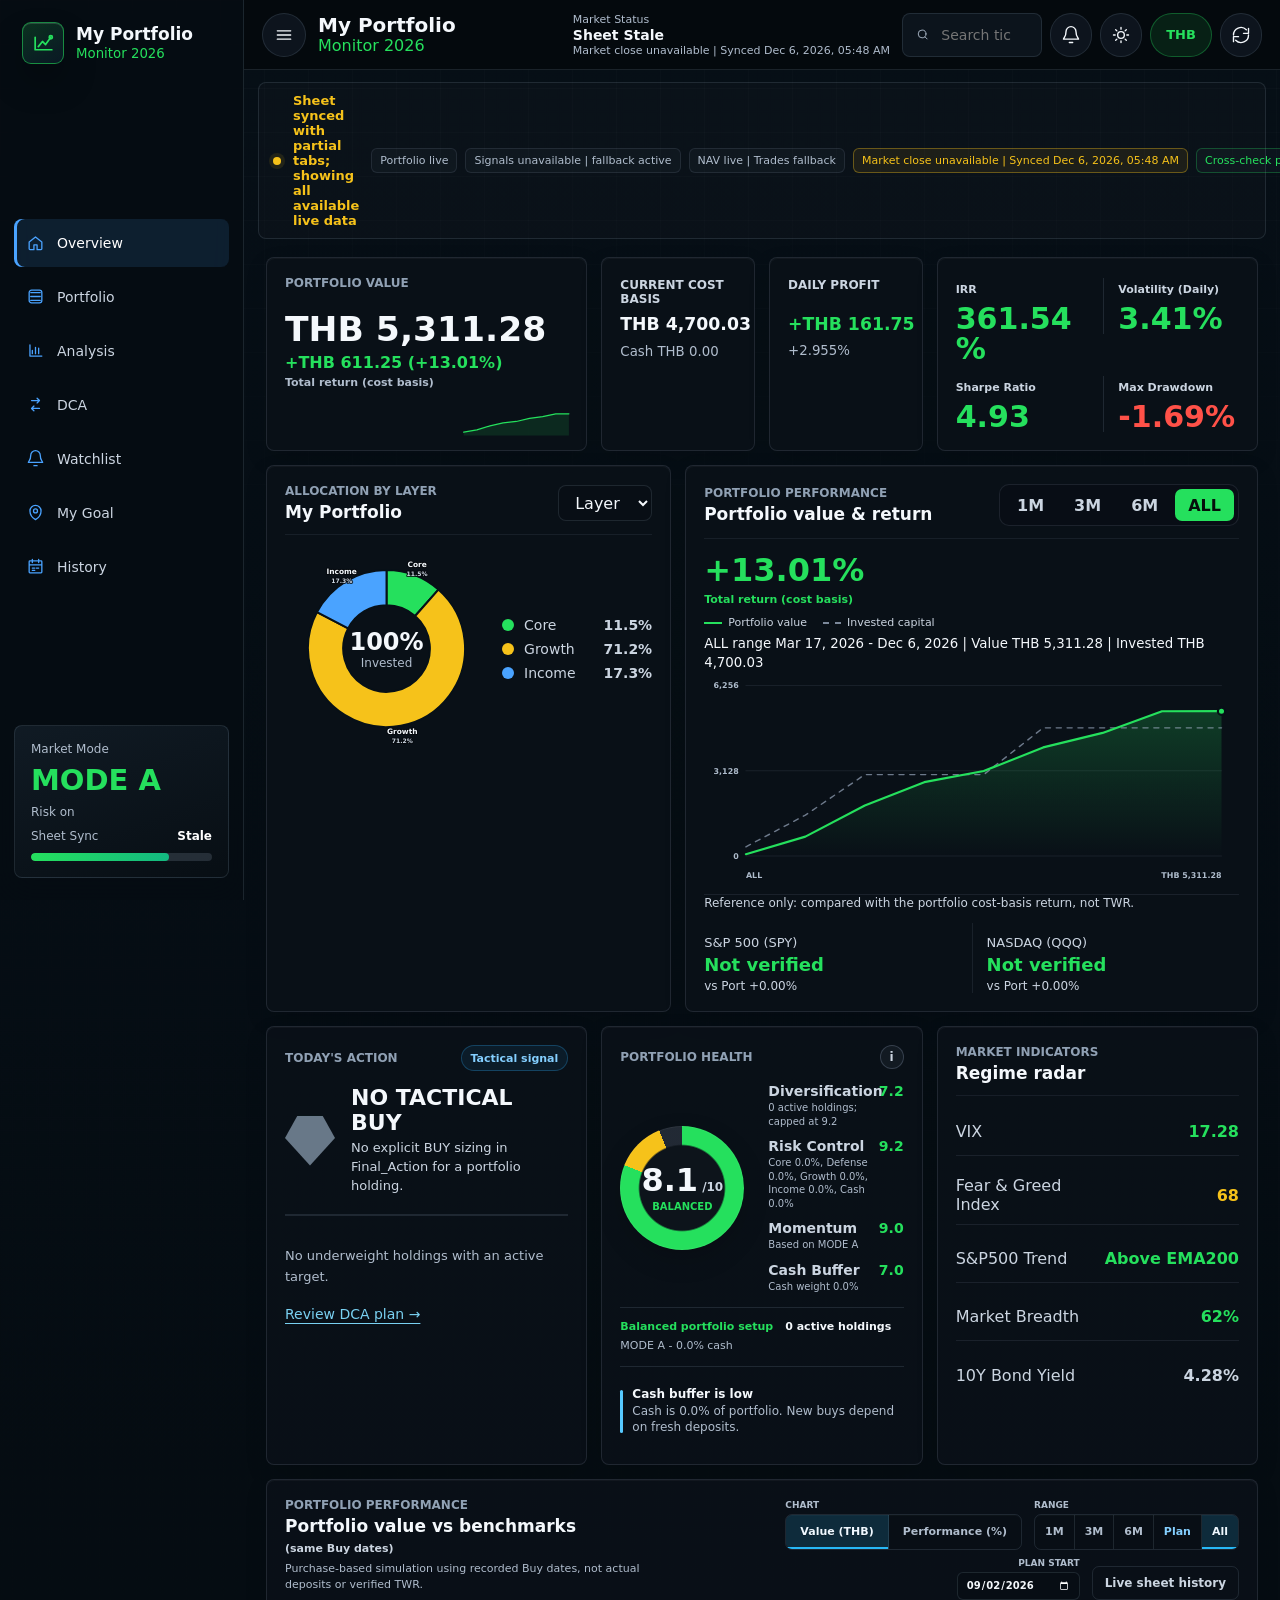
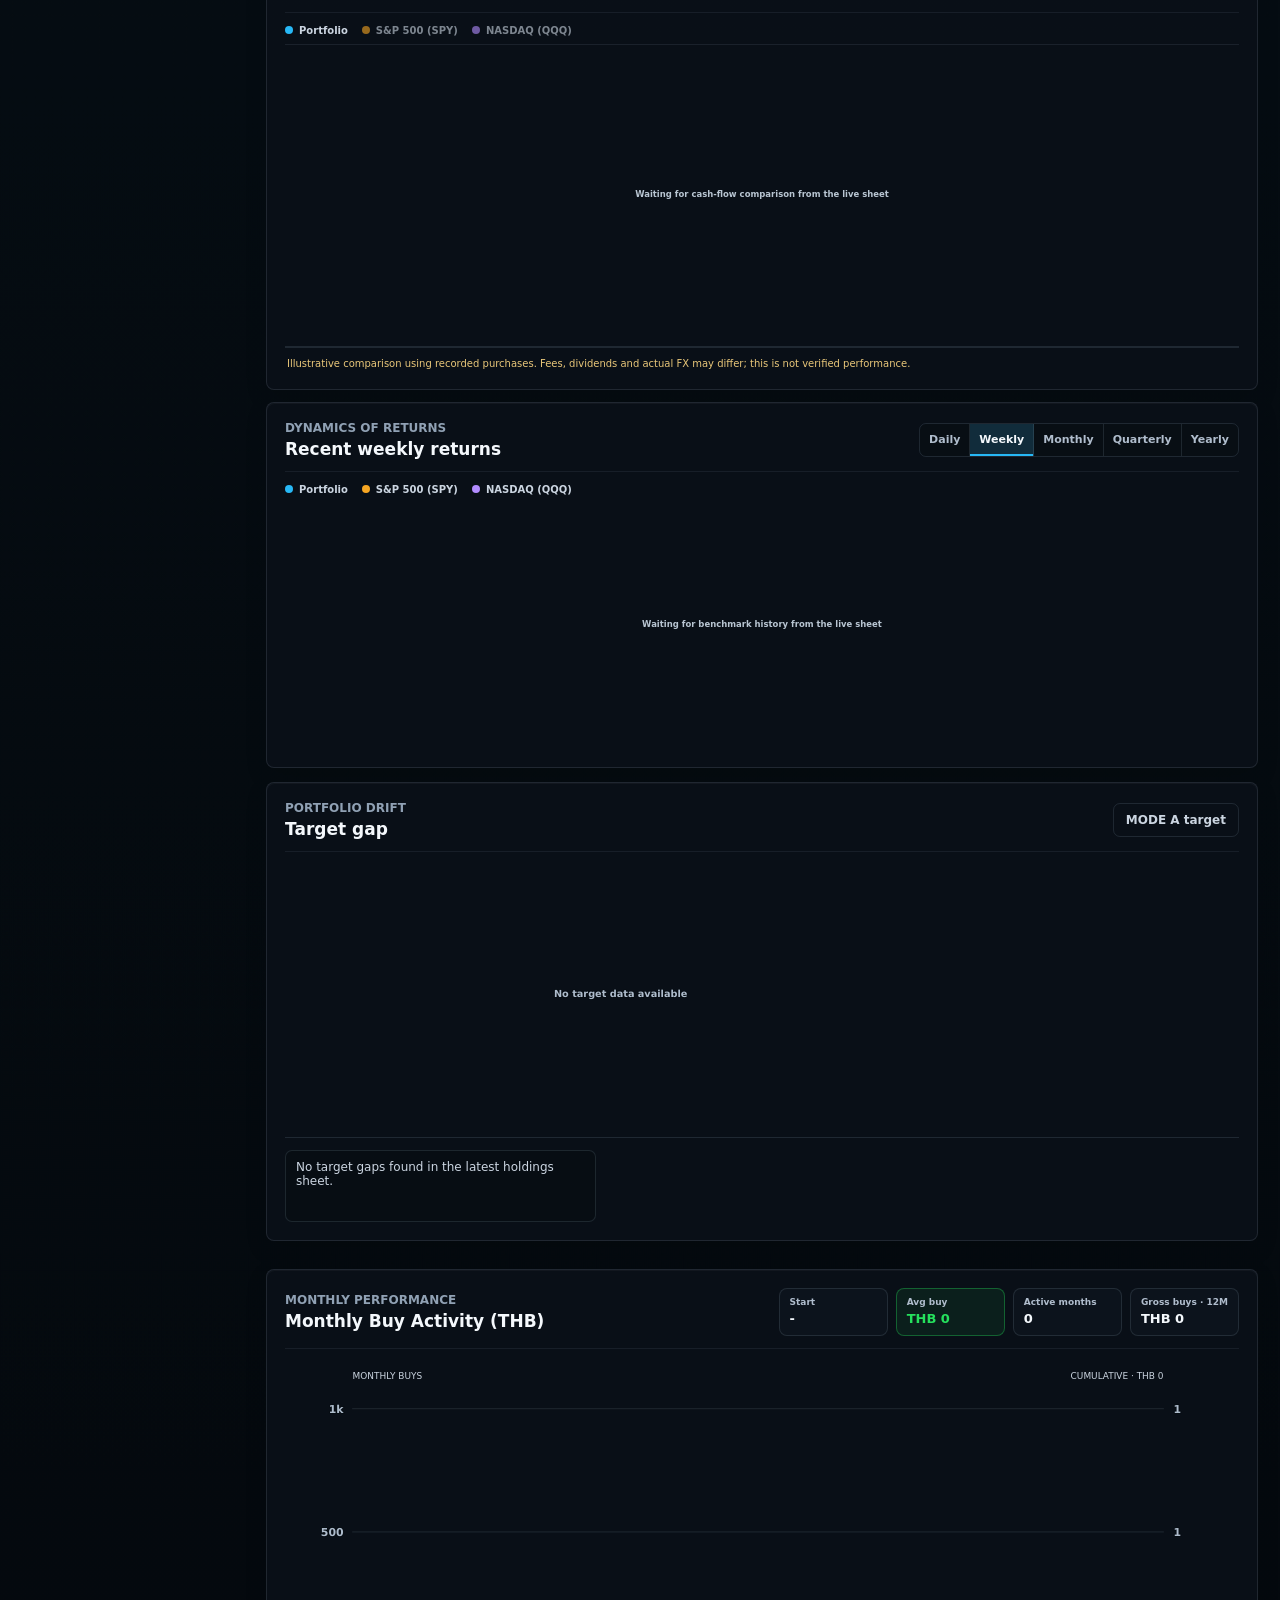
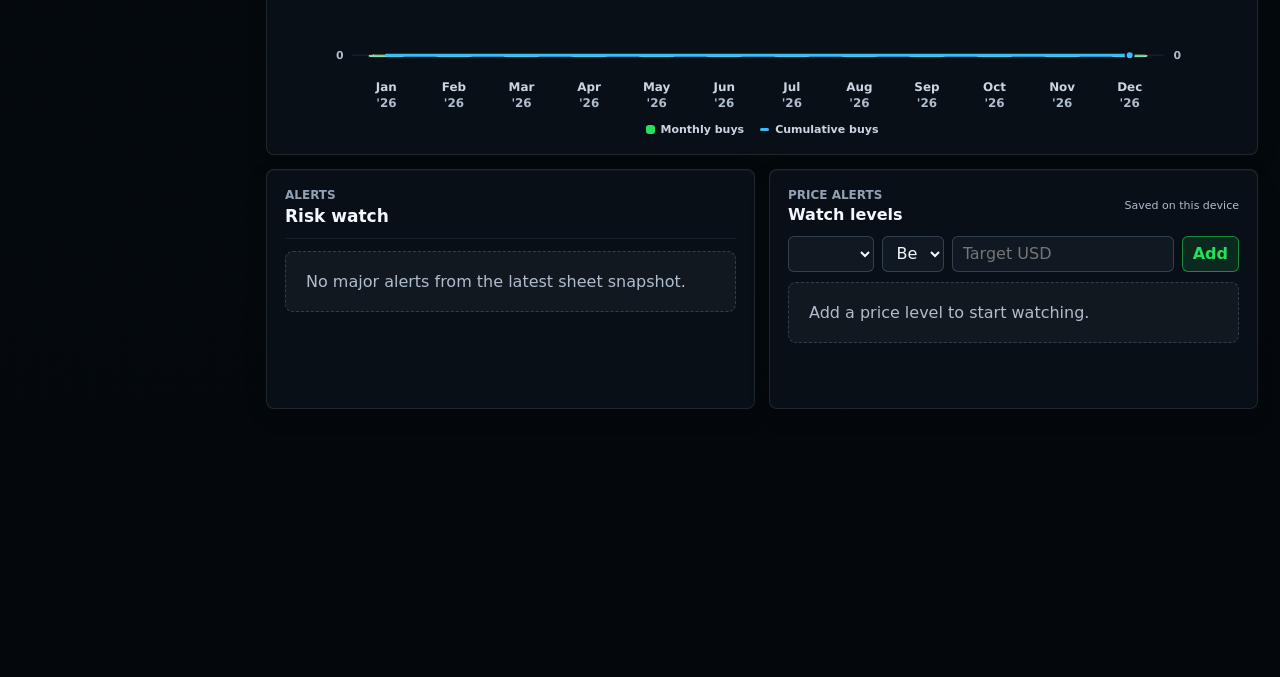
==== commit 7a1be763: "Clarify V1 DCA planning and benchmark states" ====
--- a/index.html
+++ b/index.html
@@ -10,7 +10,7 @@
   <link rel="icon" type="image/svg+xml" href="./assets/favicon.svg?v=20260702b">
   <link rel="shortcut icon" href="./assets/favicon.ico?v=20260702b">
   <link rel="apple-touch-icon" href="./assets/apple-touch-icon.png?v=20260702b">
-  <link rel="stylesheet" href="./styles.css?v=20260929-v1-polish-2">
+  <link rel="stylesheet" href="./styles.css?v=20261002-dca-clarity">
 </head>
 <body data-theme="dark" data-view="overview">
   <div class="app-shell">
@@ -123,7 +123,7 @@
             <svg class="sparkline" viewBox="0 0 260 60" data-spark="nav" aria-hidden="true"></svg>
           </article>
           <article class="card stat-card">
-            <span>Total Invested</span>
+              <span title="Cost basis of current holdings; not gross purchases over time">Current cost basis</span>
             <strong id="investedValue">THB 0.00</strong>
             <small id="cashValue">Cash THB 0.00</small>
           </article>
@@ -195,7 +195,7 @@
               <span><i class="invested"></i><span id="performanceInvestedLabel">Invested capital</span></span>
             </div>
             <small class="performance-range" id="performanceRangeLabel">Loading performance range...</small>
-            <svg id="navChart" class="line-chart" viewBox="0 0 740 300" role="img" aria-label="Portfolio value history chart"></svg>
+            <div class="chart-viewport" tabindex="0" aria-label="Portfolio value chart, horizontally scrollable on small screens"><svg id="navChart" class="line-chart" viewBox="0 0 740 300" role="img" aria-label="Portfolio value history chart"></svg></div>
             <div class="benchmark-strip" aria-label="Benchmark reference using the portfolio cost-basis return"><small class="benchmark-strip-method">Reference only: compared with the portfolio cost-basis return, not TWR.</small>
               <div>
                 <span id="spyBenchmarkLabel">S&amp;P 500 (SPY)</span>
@@ -293,7 +293,7 @@
               </div>
             </div>
             <div class="benchmark-legend" aria-label="Benchmark chart legend"><span><i class="portfolio"></i>Portfolio</span><button class="benchmark-toggle active" type="button" data-benchmark-toggle="spy" aria-pressed="true"><i class="spy"></i>S&amp;P 500 (SPY)</button><button class="benchmark-toggle active" type="button" data-benchmark-toggle="qqq" aria-pressed="true"><i class="qqq"></i>NASDAQ (QQQ)</button></div>
-            <svg id="benchmarkPerformanceChart" class="benchmark-chart" viewBox="0 0 900 252" role="img" aria-label="Portfolio time-weighted return compared with S and P 500 and NASDAQ"></svg>
+            <div class="chart-viewport" tabindex="0" aria-label="Benchmark chart, horizontally scrollable on small screens"><svg id="benchmarkPerformanceChart" class="benchmark-chart" viewBox="0 0 900 252" role="img" aria-label="Portfolio time-weighted return compared with S and P 500 and NASDAQ"></svg></div>
             <div id="benchmarkChartReadout" class="benchmark-chart-readout" aria-live="polite"></div>
             <div id="cashflowComparisonSummary" class="cashflow-comparison-summary mode-performance" hidden aria-live="polite"></div>
             <p id="benchmarkFootnote" class="benchmark-footnote">Returns are time-weighted (TWR), so deposits and withdrawals do not distort performance.</p>
@@ -314,7 +314,7 @@
               </div>
             </div>
             <div id="benchmarkReturnsLegend" class="benchmark-legend" aria-label="Weekly returns chart legend"><span><i class="portfolio"></i>Portfolio</span><button class="benchmark-toggle active" type="button" data-benchmark-toggle="spy" aria-pressed="true"><i class="spy"></i>S&amp;P 500 (SPY)</button><button class="benchmark-toggle active" type="button" data-benchmark-toggle="qqq" aria-pressed="true"><i class="qqq"></i>NASDAQ (QQQ)</button></div>
-            <svg id="benchmarkReturnsChart" class="benchmark-chart benchmark-returns-chart" viewBox="0 0 900 230" role="img" aria-label="Weekly portfolio, S and P 500, and NASDAQ returns"></svg>
+            <div class="chart-viewport" tabindex="0" aria-label="Returns chart, horizontally scrollable on small screens"><svg id="benchmarkReturnsChart" class="benchmark-chart benchmark-returns-chart" viewBox="0 0 900 230" role="img" aria-label="Weekly portfolio, S and P 500, and NASDAQ returns"></svg></div>
           </article>
 
           <article class="card dca-card" id="dca">
@@ -324,10 +324,11 @@
                 <h2>Today's buy plan</h2>
               </div>
             </div>
+            <div class="dca-mode-tabs" aria-label="DCA planning method"><button type="button" class="active" data-dca-mode="regular" aria-pressed="true">Regular DCA</button><button type="button" data-dca-mode="tactical" aria-pressed="false">Tactical signals</button></div>
             <div class="dca-plan-grid">
               <div class="dca-budget-panel">
                 <div class="dca-simulator">
-                  <label for="dcaBudgetInput">Budget today</label>
+                  <label for="dcaBudgetInput">New-money budget (USD)</label>
                   <div class="dca-input-row">
                     <input id="dcaBudgetInput" type="text" inputmode="decimal" value="50" aria-describedby="dcaBudgetSummary">
                     <button id="useCashButton" type="button">Cash</button>
@@ -485,6 +486,6 @@
     <button data-page="history" type="button"><svg viewBox="0 0 24 24"><path d="M8 3v4M16 3v4M4 10h16M5 5h14a1 1 0 0 1 1 1v13a1 1 0 0 1-1 1H5a1 1 0 0 1-1-1V6a1 1 0 0 1 1-1z"/><path d="M8 14h3m2 0h3M8 17h3"/></svg><span>History</span></button>
   </nav>
 
-  <script src="./script.js?v=20260927-performance-view"></script>
+  <script src="./script.js?v=20261002-dca-clarity"></script>
 </body>
 </html>
--- a/styles.css
+++ b/styles.css
@@ -889,11 +889,11 @@
 }
 .monthly-label {
   fill: var(--soft);
-  font-size: 11px;
+  font-size: 12px;
   font-weight: 550;
 }
 .monthly-year {
-  font-size: 11px;
+  font-size: 12px;
   font-weight: 550;
 }
 
@@ -2896,25 +2896,51 @@
 .monthly-invested-line {
   fill: none;
   stroke: #38bdf8;
-  stroke-width: 2;
+  stroke-width: 3;
   stroke-linecap: round;
   stroke-linejoin: round;
+}
+
+.monthly-cumulative-area {
+  fill: url(#monthlyCumulativeFill);
+  stroke: none;
+}
+
+.monthly-bar {
+  fill: #25e05d;
+  stroke: rgba(200, 255, 218, .72);
+  stroke-width: 1;
+}
+
+.monthly-bar-group:hover .monthly-bar {
+  fill: #4bf17a;
+}
+
+.monthly-axis {
+  fill: var(--muted);
+  font-size: 12px;
+  font-weight: 650;
+  font-variant-numeric: tabular-nums;
+}
+
+.monthly-axis-title {
+  fill: var(--soft);
+  font-size: 9px;
+  font-weight: 450;
+  letter-spacing: 0;
+  stroke: none;
+}
+
+@media (max-width: 680px) {
+  .monthly-axis-title {
+    font-size: 11px;
+  }
 }
 
 .monthly-invested-dot {
   fill: #38bdf8;
   stroke: #071017;
   stroke-width: 2;
-}
-
-.monthly-invested-end {
-  fill: #bae6fd;
-  stroke: #081017;
-  stroke-width: 3px;
-  paint-order: stroke;
-  font-size: 12px;
-  font-weight: 500;
-  text-anchor: end;
 }
 
 .monthly-legend {
@@ -5668,6 +5694,42 @@
     margin-bottom: 10px;
   }
 }
+/* Planning methods and chart reading surfaces. */
+.dca-mode-tabs { display: inline-flex; border: 1px solid var(--line); border-radius: 6px; margin-bottom: 24px; overflow: hidden; }
+.dca-mode-tabs button { padding: 11px 18px; border: 0; border-radius: 0; background: transparent; color: var(--muted); font: inherit; font-size: 14px; cursor: pointer; }
+.dca-mode-tabs button.active { color: var(--text); background: rgba(56, 189, 248, .12); box-shadow: inset 0 -2px 0 #38bdf8; }
+.dca-mode-tabs button:focus-visible, .chart-viewport:focus-visible { outline: 2px solid #38bdf8; outline-offset: 3px; }
+.action-next-step { margin: 16px 0 12px; font-size: 13px; line-height: 1.6; color: var(--muted); }
+.action-plan-link { color: #79d1f2; font-size: 14px; text-underline-offset: 4px; }
+.no-tactical-buy #todaySignal { color: var(--text); }
+.no-tactical-buy .gem { background: #687888; }
+.benchmark-unverified { color: #e9c77a; }
+.benchmark-chart-readout[hidden] { display: none; }
+.chart-viewport { min-width: 0; width: 100%; overflow-x: auto; overscroll-behavior-x: contain; }
+.chart-viewport svg { display: block; width: 100%; height: auto; min-height: 0; aspect-ratio: auto; }
+.cashflow-summary-item { min-width: 0; }
+.cashflow-summary-item strong { font-variant-numeric: tabular-nums; }
+@media (max-width: 700px) {
+  #benchmark .benchmark-controls { display: grid; width: 100%; grid-template-columns: minmax(0, 1fr) minmax(0, 1fr); gap: 12px; justify-content: stretch; }
+  #benchmark .benchmark-view-control, #benchmark .benchmark-period-control { grid-column: 1 / -1; width: 100%; max-width: none; justify-self: stretch; }
+  #benchmark .benchmark-mode-tabs, #benchmark .benchmark-range-tabs { display: flex; width: 100%; max-width: none; }
+  #benchmark .benchmark-mode-tabs button, #benchmark .benchmark-range-tabs button { flex: 1; min-width: 0; min-height: 42px; padding: 8px; font-size: 12px; }
+  #benchmark .benchmark-plan-control { grid-column: 1; width: 100%; min-width: 0; }
+  #benchmark .benchmark-plan-control input { width: 100%; min-width: 0; max-width: 100%; }
+  #benchmark .drift-mode { grid-column: 1 / -1; width: auto; max-width: none; white-space: normal; text-overflow: clip; }
+  .chart-viewport #navChart { min-width: 600px; height: auto; min-height: 0; }
+  #benchmark .chart-viewport .benchmark-chart, .chart-viewport #benchmarkReturnsChart { width: 760px; max-width: none; min-width: 760px; height: auto; min-height: 0; margin: 0; touch-action: auto; }
+  #benchmark .chart-viewport .benchmark-axis, #benchmark .chart-viewport .benchmark-end-label, .chart-viewport #benchmarkReturnsChart .benchmark-axis { font-size: 13px; stroke: none; font-weight: 500; }
+  .cashflow-comparison-summary.mode-value, .cashflow-comparison-summary.mode-performance { display: grid; grid-template-columns: minmax(0, 1fr) minmax(0, 1fr); }
+  .cashflow-summary-item { display: flex; flex-direction: column; align-items: flex-start; gap: 5px; padding: 12px; }
+  #benchmark .cashflow-summary-item strong { font-size: 16px; white-space: normal; overflow-wrap: anywhere; }
+  .cashflow-summary-item span, .cashflow-summary-item small, .cashflow-summary-item em { font-size: 11px; white-space: normal; overflow-wrap: anywhere; }
+  .dca-mode-tabs { display: flex; width: 100%; }
+  .dca-mode-tabs button { flex: 1; padding-inline: 10px; }
+  .dca-figures { display: grid; grid-template-columns: minmax(0, 1fr) minmax(0, 1fr); gap: 8px; }
+  .dca-figures b { white-space: normal; }
+}
+
 /* Dedicated DCA workspace. */
 body:not(.dca-page) #dca {
   display: none;
